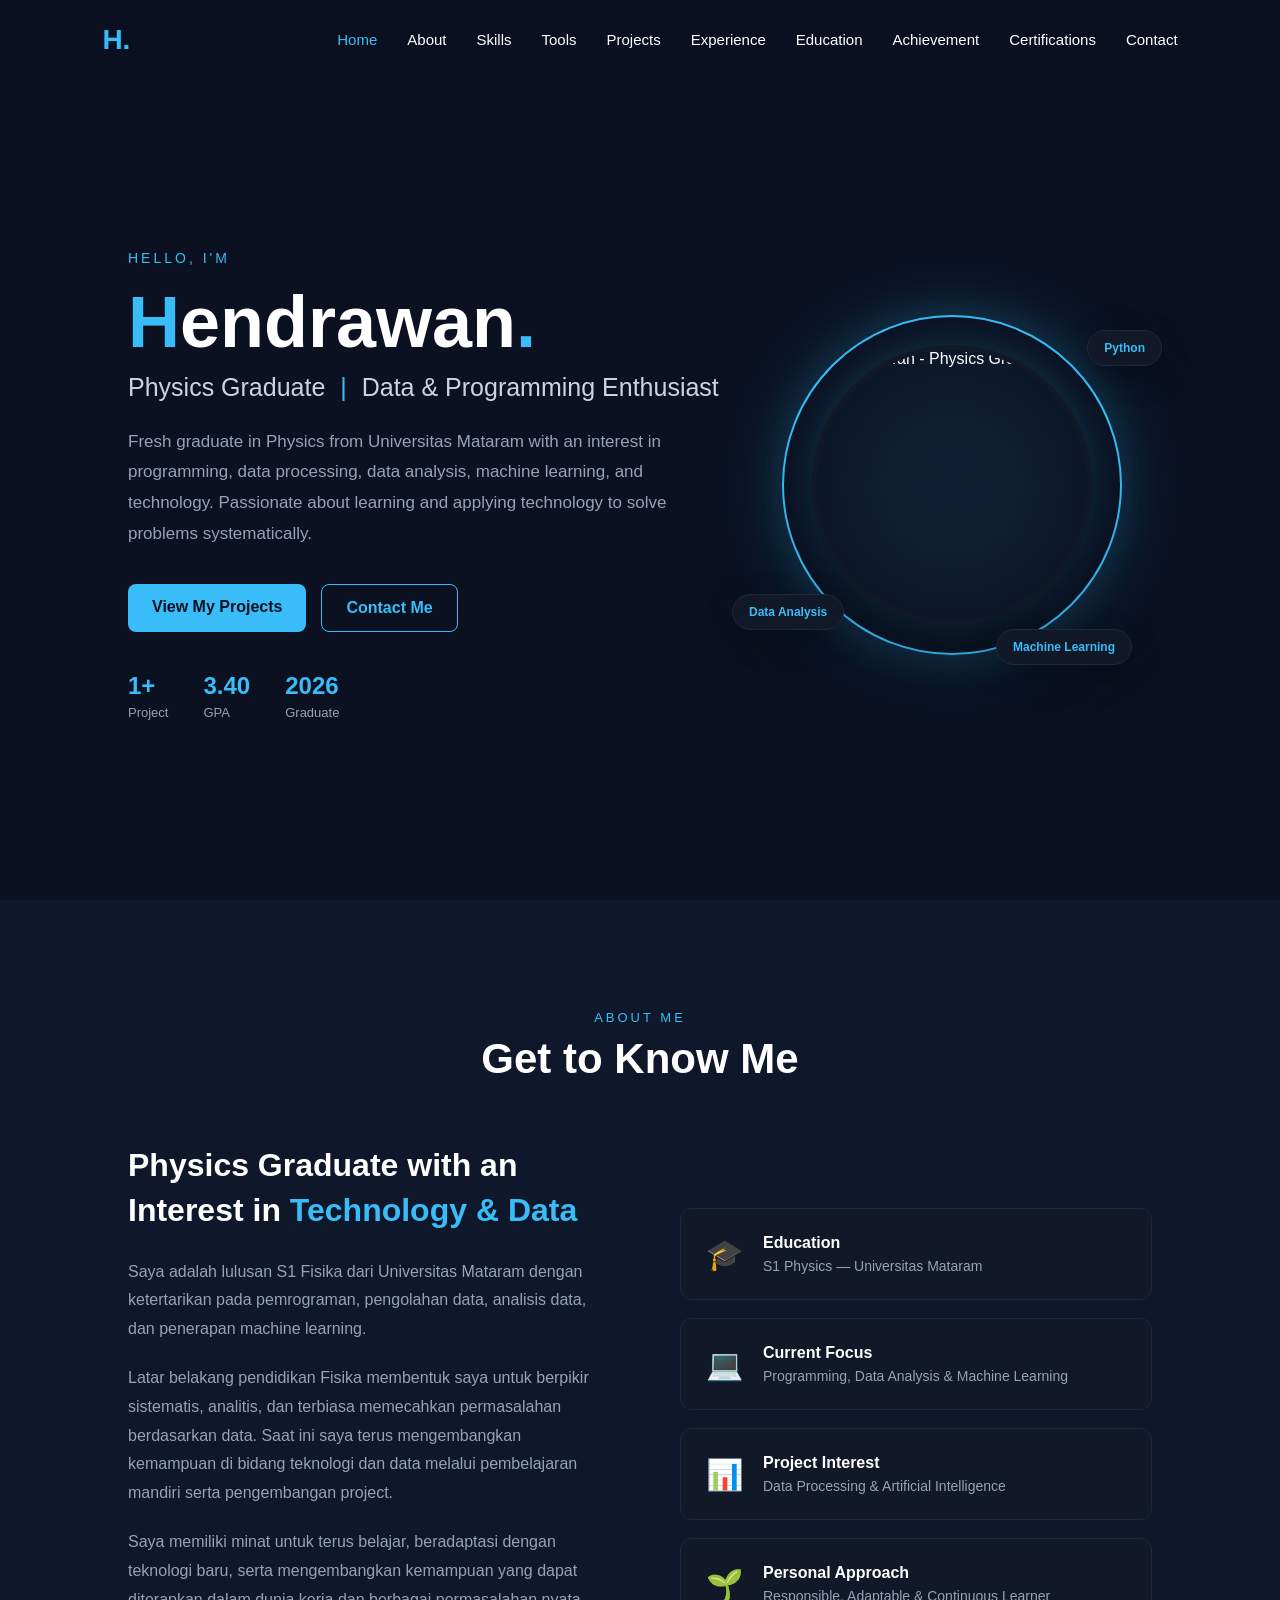
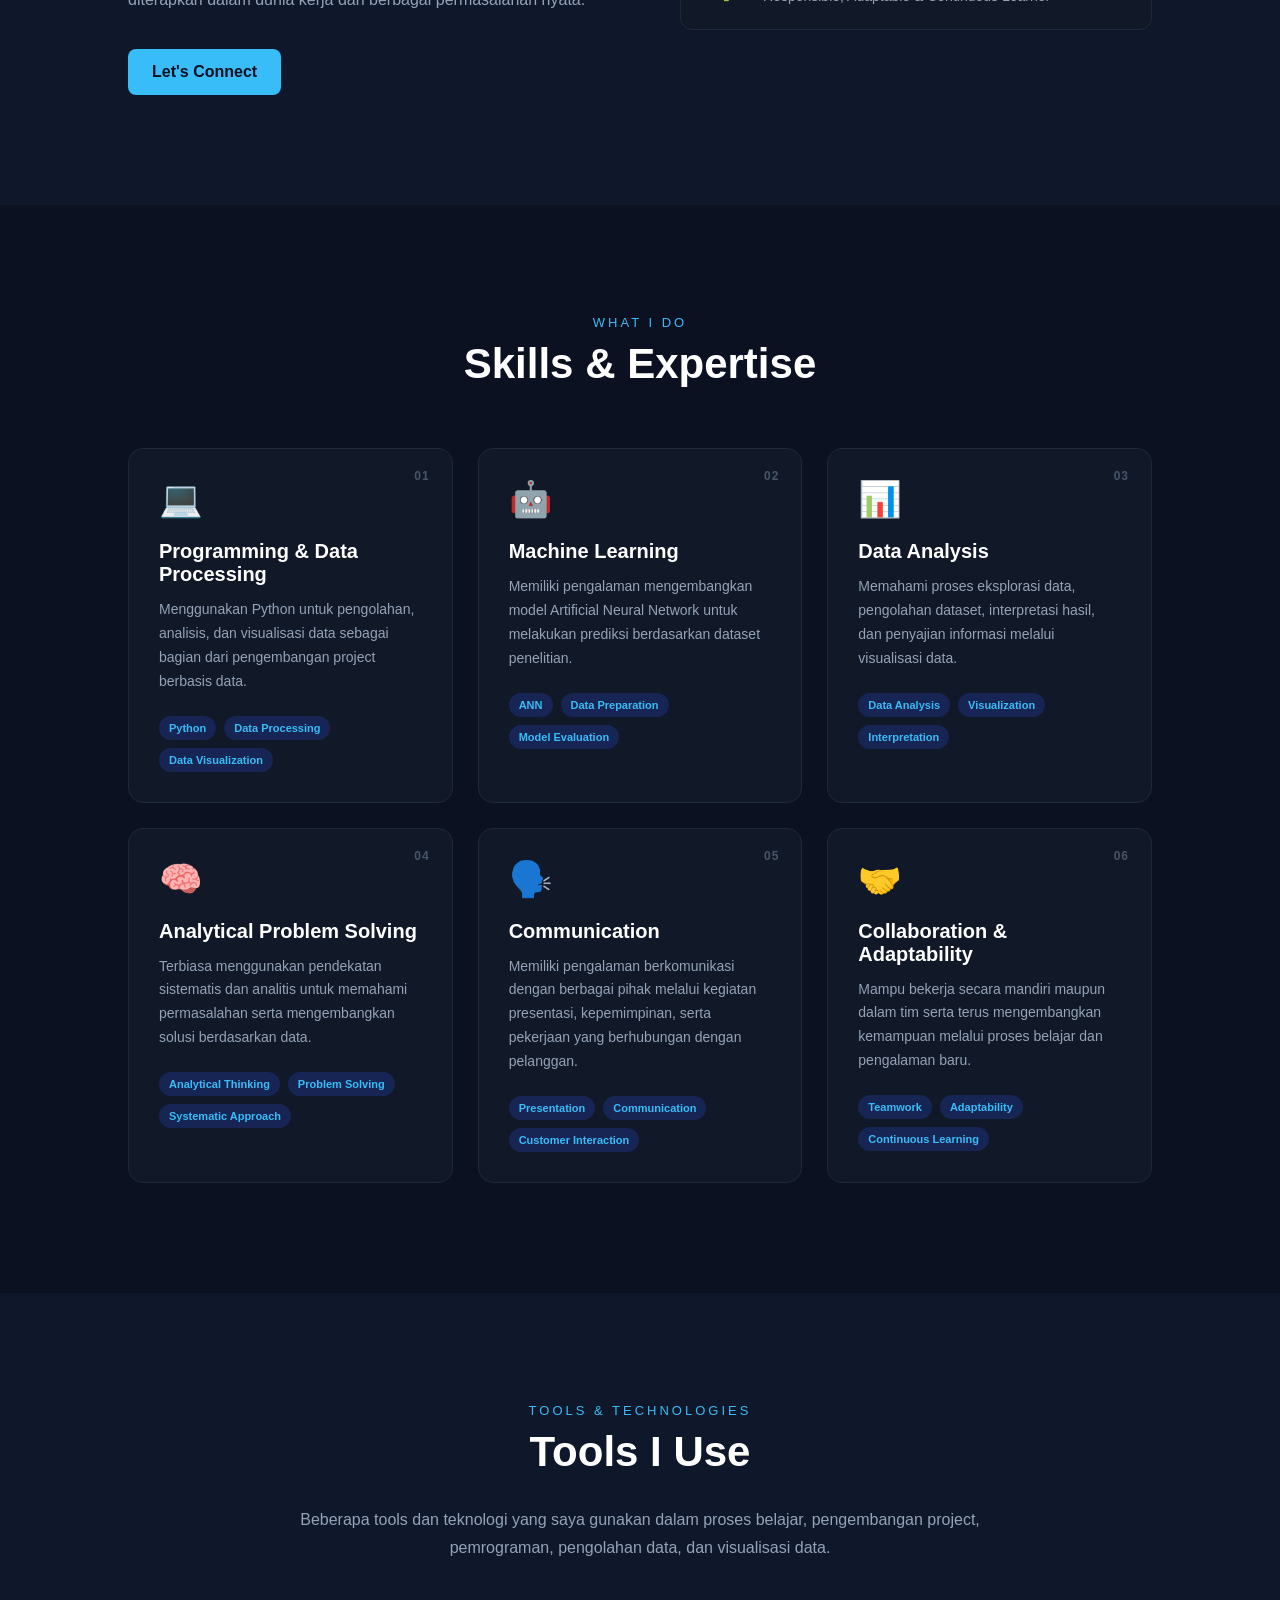
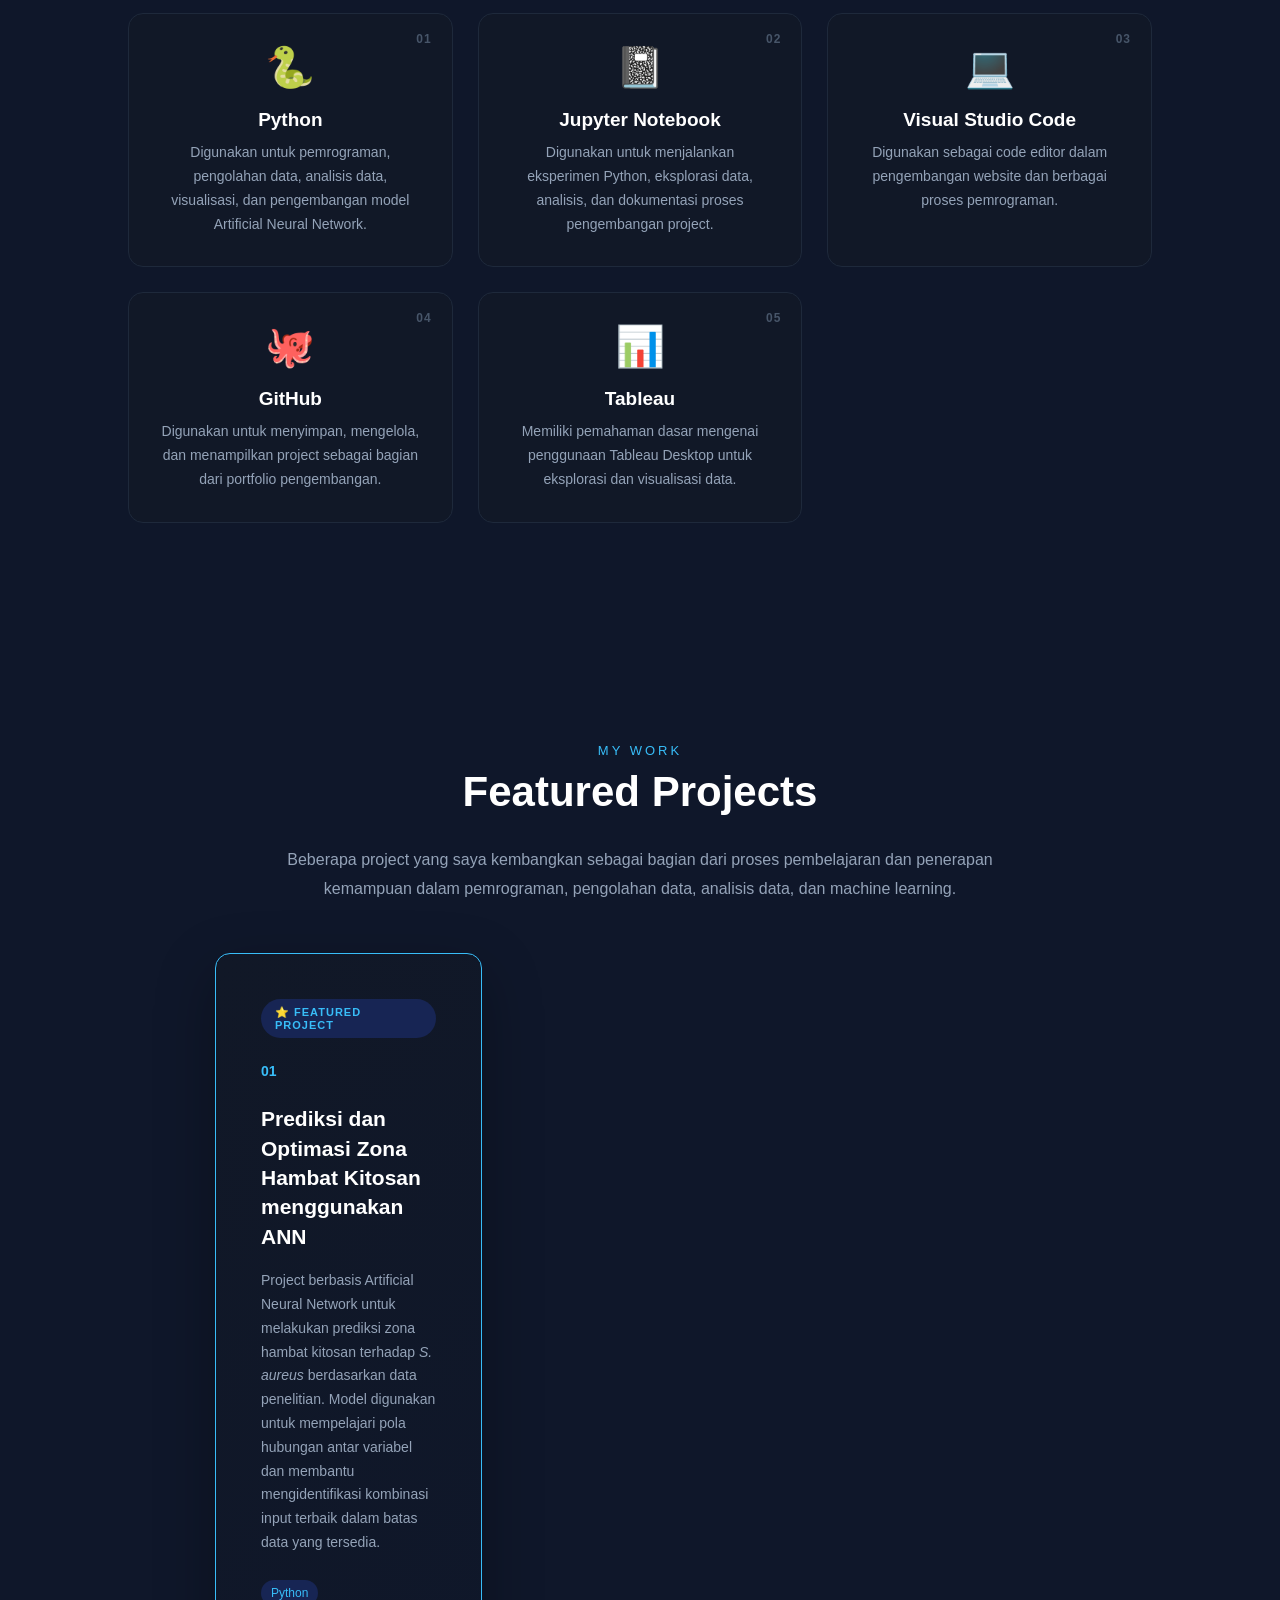
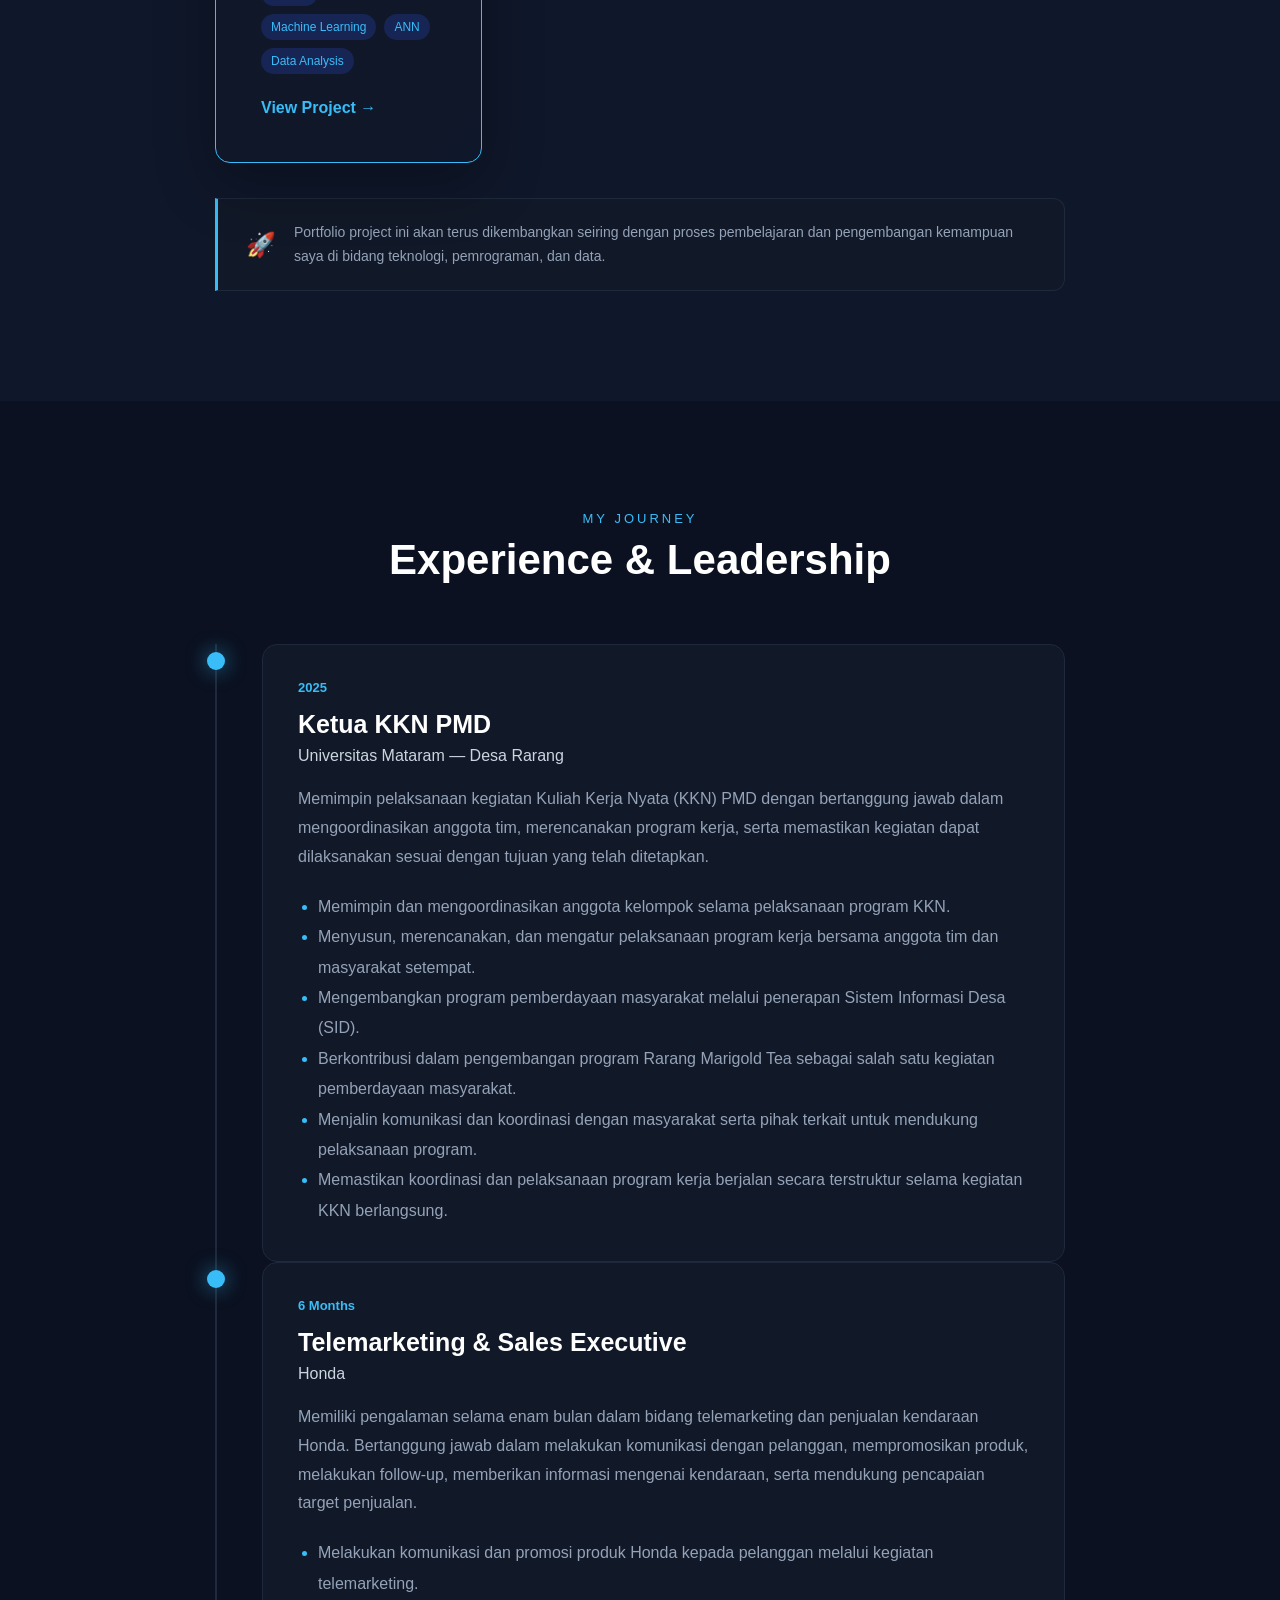
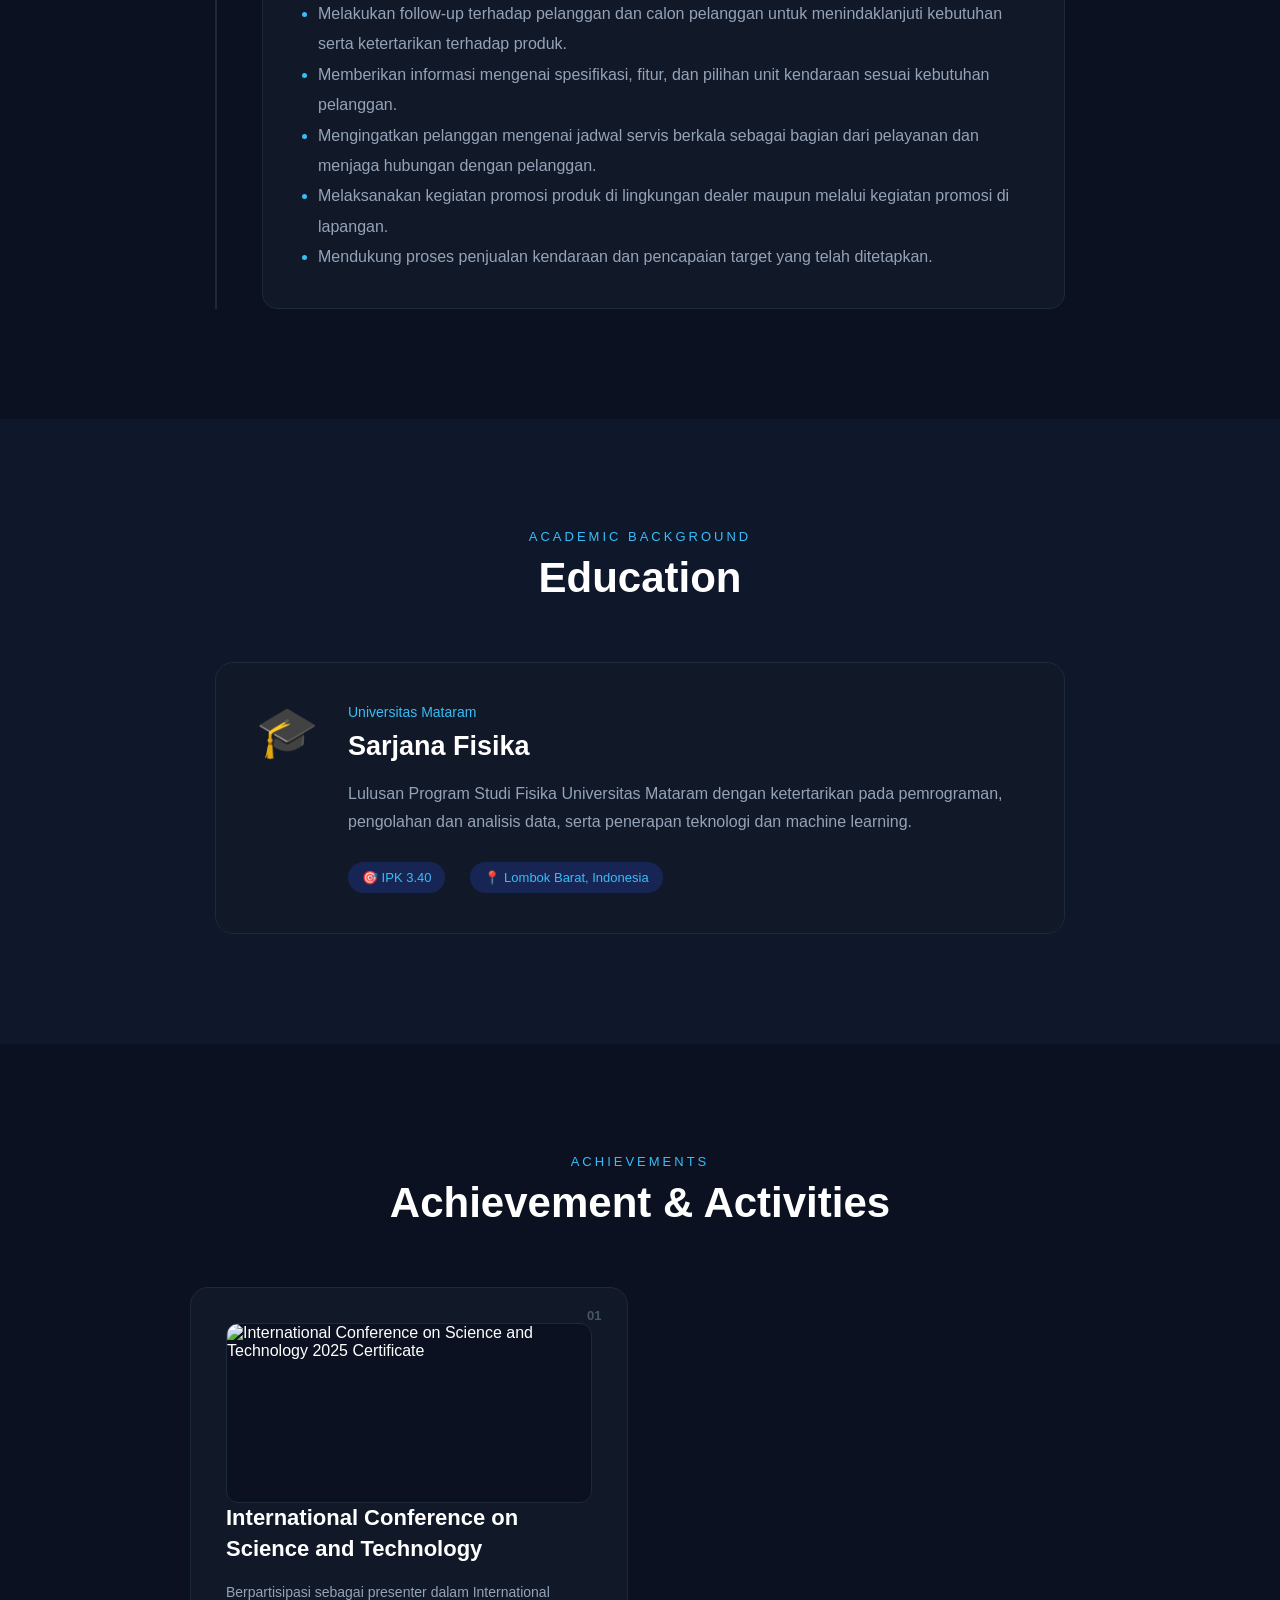
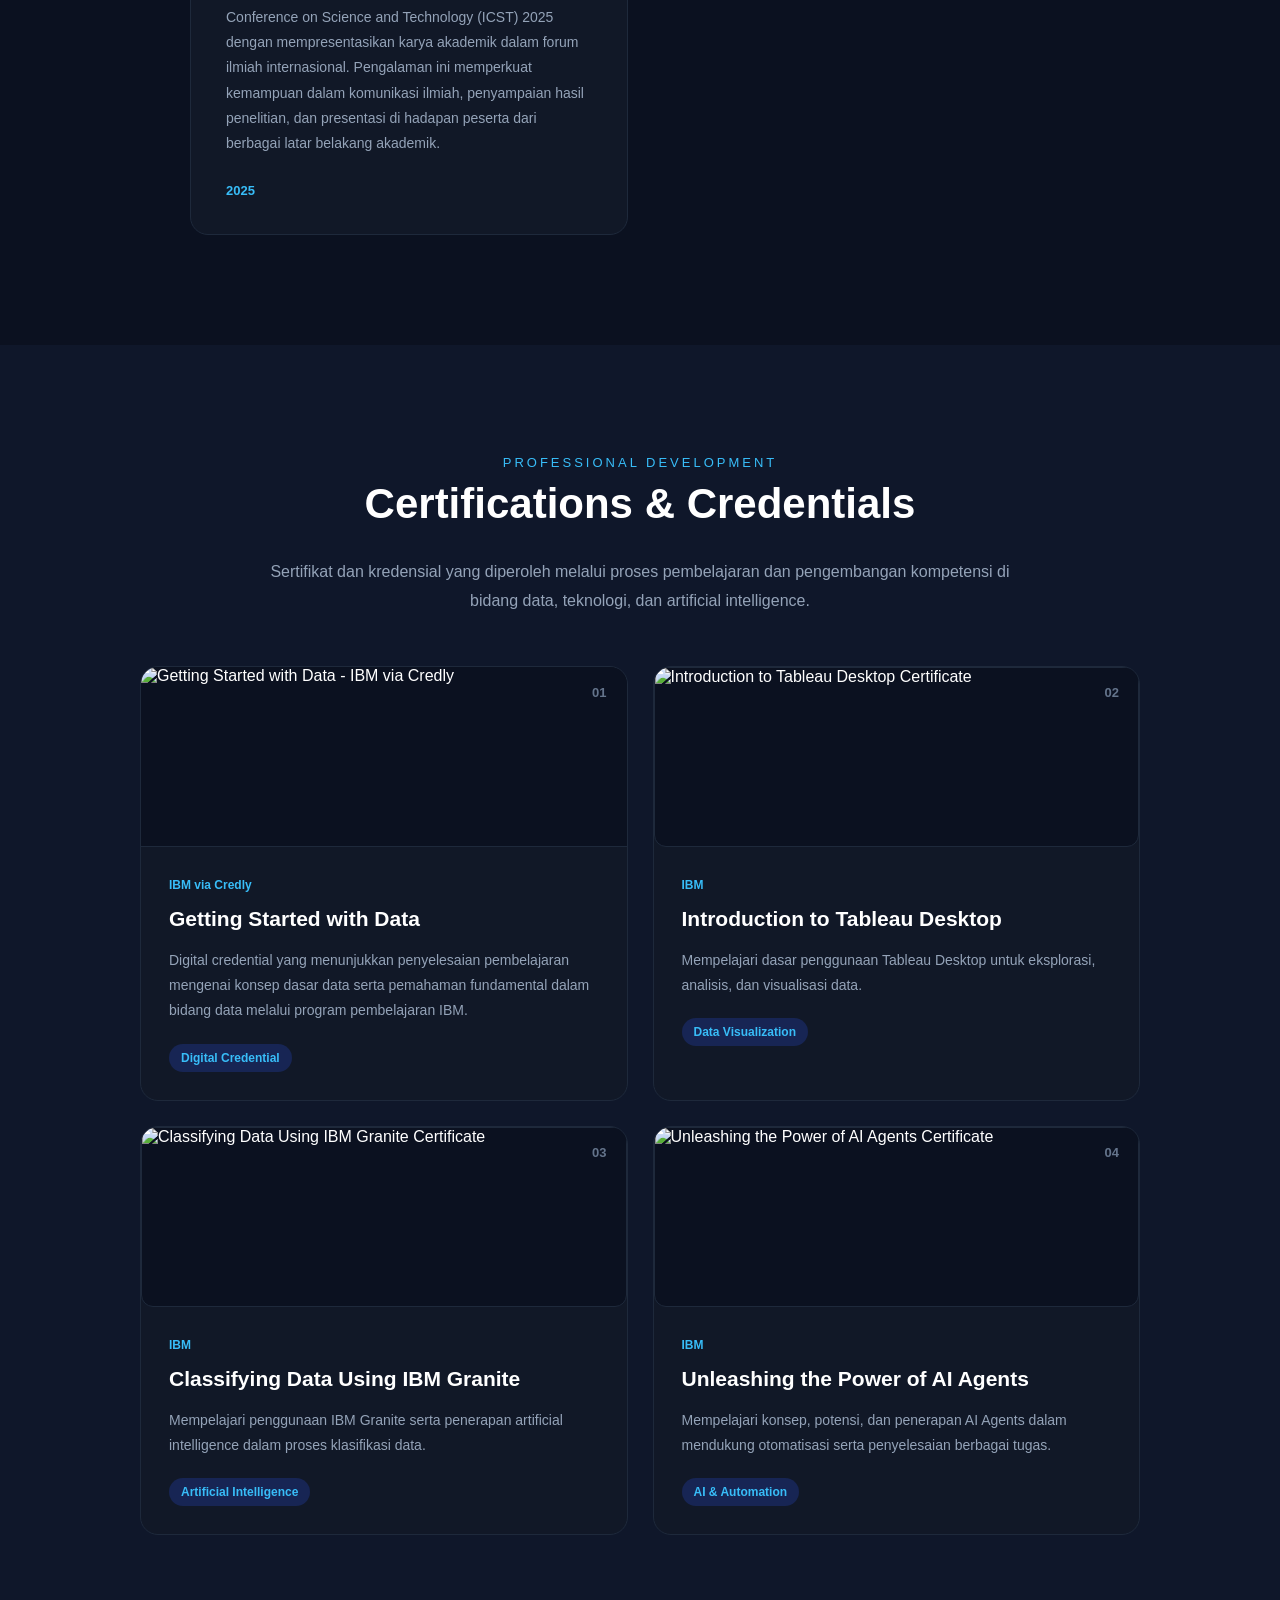
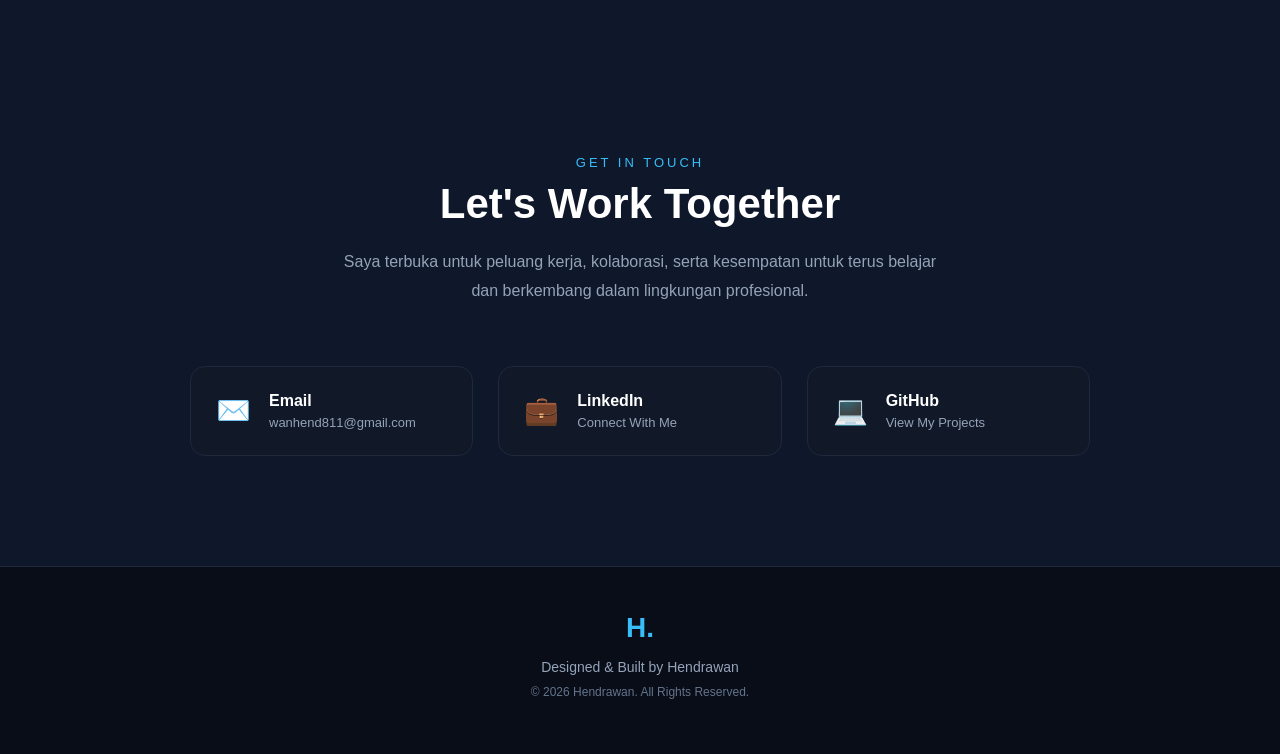
==== index.html @ 663644df "Add files via upload" ====
<!doctype html>
<html lang="id">
  <head>
    <meta charset="UTF-8" />
    <meta name="viewport" content="width=device-width, initial-scale=1.0" />
    <title>Hendrawan | Portfolio</title>
    <link rel="stylesheet" href="style.css" />
  </head>

  <body>
    <nav class="navbar">
      <div class="logo">H.</div>

      <button class="menu-toggle" aria-label="Toggle Navigation">☰</button>

      <ul class="nav-links">
        <li><a href="#home">Home</a></li>
        <li><a href="#about">About</a></li>
        <li><a href="#skills">Skills</a></li>
        <li><a href="#tools">Tools</a></li>
        <li><a href="#projects">Projects</a></li>
        <li><a href="#experience">Experience</a></li>
        <li><a href="#education">Education</a></li>
        <li><a href="#achievement">Achievement</a></li>
        <li><a href="#certifications">Certifications</a></li>
        <li><a href="#contact">Contact</a></li>
      </ul>
    </nav>

    <section id="home" class="hero">
      <div class="hero-content">
        <p class="intro">HELLO, I'M</p>

        <h1><span>H</span>endrawan<span>.</span></h1>

        <h2>
          Physics Graduate <span class="highlight">|</span>
          Data & Programming Enthusiast
        </h2>

        <p class="hero-description">
          Fresh graduate in Physics from Universitas Mataram with an interest in
          programming, data processing, data analysis, machine learning, and
          technology. Passionate about learning and applying technology to solve
          problems systematically.
        </p>

        <div class="hero-buttons">
          <a href="#projects" class="btn primary">View My Projects</a>

          <a href="#contact" class="btn secondary">Contact Me</a>
        </div>

        <div class="hero-stats">
          <div class="hero-stat">
            <strong>1+</strong>
            <span>Project</span>
          </div>

          <div class="hero-stat">
            <strong>3.40</strong>
            <span>GPA</span>
          </div>

          <div class="hero-stat">
            <strong>2026</strong>
            <span>Graduate</span>
          </div>
        </div>
      </div>

      <div class="hero-visual">
        <div class="hero-glow"></div>

        <div class="profile-circle"></div>

        <div class="profile-image-container">
          <img
            src="Sertifikat\fotoHendrawan.jpeg"
            alt="Hendrawan - Physics Graduate"
            class="profile-image"
          />
        </div>

        <div class="floating-tag tag-python">Python</div>

        <div class="floating-tag tag-data">Data Analysis</div>

        <div class="floating-tag tag-ai">Machine Learning</div>
      </div>
    </section>

    <!-- ABOUT -->
    <section id="about" class="about section">
      <div class="section-container">
        <div class="section-header">
          <p class="section-subtitle">ABOUT ME</p>
          <h2>Get to Know Me</h2>
        </div>

        <div class="about-content">
          <!-- ABOUT TEXT -->
          <div class="about-text">
            <h3>
              Physics Graduate with an Interest in
              <span>Technology & Data</span>
            </h3>

            <p>
              Saya adalah lulusan S1 Fisika dari Universitas Mataram dengan
              ketertarikan pada pemrograman, pengolahan data, analisis data, dan
              penerapan machine learning.
            </p>

            <p>
              Latar belakang pendidikan Fisika membentuk saya untuk berpikir
              sistematis, analitis, dan terbiasa memecahkan permasalahan
              berdasarkan data. Saat ini saya terus mengembangkan kemampuan di
              bidang teknologi dan data melalui pembelajaran mandiri serta
              pengembangan project.
            </p>

            <p>
              Saya memiliki minat untuk terus belajar, beradaptasi dengan
              teknologi baru, serta mengembangkan kemampuan yang dapat
              diterapkan dalam dunia kerja dan berbagai permasalahan nyata.
            </p>

            <a href="#contact" class="btn primary">Let's Connect</a>
          </div>

          <!-- ABOUT INFORMATION -->
          <div class="about-info">
            <div class="info-card">
              <span>🎓</span>

              <div>
                <h4>Education</h4>
                <p>S1 Physics — Universitas Mataram</p>
              </div>
            </div>

            <div class="info-card">
              <span>💻</span>

              <div>
                <h4>Current Focus</h4>
                <p>Programming, Data Analysis & Machine Learning</p>
              </div>
            </div>

            <div class="info-card">
              <span>📊</span>

              <div>
                <h4>Project Interest</h4>
                <p>Data Processing & Artificial Intelligence</p>
              </div>
            </div>

            <div class="info-card">
              <span>🌱</span>

              <div>
                <h4>Personal Approach</h4>
                <p>Responsible, Adaptable & Continuous Learner</p>
              </div>
            </div>
          </div>
        </div>
      </div>
    </section>

    <!-- SKILLS -->
    <section id="skills" class="skills section">
      <div class="section-container">
        <div class="section-header">
          <p class="section-subtitle">WHAT I DO</p>
          <h2>Skills & Expertise</h2>
        </div>

        <div class="skills-grid">
          <!-- SKILL 01 -->
          <div class="skill-card">
            <div class="skill-number">01</div>

            <div class="skill-icon">💻</div>

            <h3>Programming & Data Processing</h3>

            <p>
              Menggunakan Python untuk pengolahan, analisis, dan visualisasi
              data sebagai bagian dari pengembangan project berbasis data.
            </p>

            <div class="skill-tags">
              <span>Python</span>
              <span>Data Processing</span>
              <span>Data Visualization</span>
            </div>
          </div>

          <!-- SKILL 02 -->
          <div class="skill-card">
            <div class="skill-number">02</div>

            <div class="skill-icon">🤖</div>

            <h3>Machine Learning</h3>

            <p>
              Memiliki pengalaman mengembangkan model Artificial Neural Network
              untuk melakukan prediksi berdasarkan dataset penelitian.
            </p>

            <div class="skill-tags">
              <span>ANN</span>
              <span>Data Preparation</span>
              <span>Model Evaluation</span>
            </div>
          </div>

          <!-- SKILL 03 -->
          <div class="skill-card">
            <div class="skill-number">03</div>

            <div class="skill-icon">📊</div>

            <h3>Data Analysis</h3>

            <p>
              Memahami proses eksplorasi data, pengolahan dataset, interpretasi
              hasil, dan penyajian informasi melalui visualisasi data.
            </p>

            <div class="skill-tags">
              <span>Data Analysis</span>
              <span>Visualization</span>
              <span>Interpretation</span>
            </div>
          </div>

          <!-- SKILL 04 -->
          <div class="skill-card">
            <div class="skill-number">04</div>

            <div class="skill-icon">🧠</div>

            <h3>Analytical Problem Solving</h3>

            <p>
              Terbiasa menggunakan pendekatan sistematis dan analitis untuk
              memahami permasalahan serta mengembangkan solusi berdasarkan data.
            </p>

            <div class="skill-tags">
              <span>Analytical Thinking</span>
              <span>Problem Solving</span>
              <span>Systematic Approach</span>
            </div>
          </div>

          <!-- SKILL 05 -->
          <div class="skill-card">
            <div class="skill-number">05</div>

            <div class="skill-icon">🗣️</div>

            <h3>Communication</h3>

            <p>
              Memiliki pengalaman berkomunikasi dengan berbagai pihak melalui
              kegiatan presentasi, kepemimpinan, serta pekerjaan yang
              berhubungan dengan pelanggan.
            </p>

            <div class="skill-tags">
              <span>Presentation</span>
              <span>Communication</span>
              <span>Customer Interaction</span>
            </div>
          </div>

          <!-- SKILL 06 -->
          <div class="skill-card">
            <div class="skill-number">06</div>

            <div class="skill-icon">🤝</div>

            <h3>Collaboration & Adaptability</h3>

            <p>
              Mampu bekerja secara mandiri maupun dalam tim serta terus
              mengembangkan kemampuan melalui proses belajar dan pengalaman
              baru.
            </p>

            <div class="skill-tags">
              <span>Teamwork</span>
              <span>Adaptability</span>
              <span>Continuous Learning</span>
            </div>
          </div>
        </div>
      </div>
    </section>

    <!-- TOOLS -->
    <section id="tools" class="tools section">
      <div class="section-container">
        <div class="section-header">
          <p class="section-subtitle">TOOLS & TECHNOLOGIES</p>
          <h2>Tools I Use</h2>
        </div>

        <p class="tools-description">
          Beberapa tools dan teknologi yang saya gunakan dalam proses belajar,
          pengembangan project, pemrograman, pengolahan data, dan visualisasi
          data.
        </p>

        <div class="tools-grid">
          <!-- TOOL 01 -->
          <div class="tool-card">
            <div class="tool-number">01</div>

            <div class="tool-icon">🐍</div>

            <h3>Python</h3>

            <p>
              Digunakan untuk pemrograman, pengolahan data, analisis data,
              visualisasi, dan pengembangan model Artificial Neural Network.
            </p>
          </div>

          <!-- TOOL 02 -->
          <div class="tool-card">
            <div class="tool-number">02</div>

            <div class="tool-icon">📓</div>

            <h3>Jupyter Notebook</h3>

            <p>
              Digunakan untuk menjalankan eksperimen Python, eksplorasi data,
              analisis, dan dokumentasi proses pengembangan project.
            </p>
          </div>

          <!-- TOOL 03 -->
          <div class="tool-card">
            <div class="tool-number">03</div>

            <div class="tool-icon">💻</div>

            <h3>Visual Studio Code</h3>

            <p>
              Digunakan sebagai code editor dalam pengembangan website dan
              berbagai proses pemrograman.
            </p>
          </div>

          <!-- TOOL 04 -->
          <div class="tool-card">
            <div class="tool-number">04</div>

            <div class="tool-icon">🐙</div>

            <h3>GitHub</h3>

            <p>
              Digunakan untuk menyimpan, mengelola, dan menampilkan project
              sebagai bagian dari portfolio pengembangan.
            </p>
          </div>

          <!-- TOOL 05 -->
          <div class="tool-card">
            <div class="tool-number">05</div>

            <div class="tool-icon">📊</div>

            <h3>Tableau</h3>

            <p>
              Memiliki pemahaman dasar mengenai penggunaan Tableau Desktop untuk
              eksplorasi dan visualisasi data.
            </p>
          </div>
        </div>
      </div>
    </section>

    <!-- PROJECTS -->
    <section id="projects" class="projects section">
      <div class="section-container">
        <div class="section-header">
          <p class="section-subtitle">MY WORK</p>
          <h2>Featured Projects</h2>
        </div>

        <p class="projects-description">
          Beberapa project yang saya kembangkan sebagai bagian dari proses
          pembelajaran dan penerapan kemampuan dalam pemrograman, pengolahan
          data, analisis data, dan machine learning.
        </p>

        <div class="projects-grid">
          <!-- FEATURED PROJECT -->
          <div class="project-card featured-project">
            <div class="featured-label">⭐ FEATURED PROJECT</div>

            <div class="project-number">01</div>

            <h3>Prediksi dan Optimasi Zona Hambat Kitosan menggunakan ANN</h3>

            <p>
              Project berbasis Artificial Neural Network untuk melakukan
              prediksi zona hambat kitosan terhadap <i>S. aureus</i> berdasarkan
              data penelitian. Model digunakan untuk mempelajari pola hubungan
              antar variabel dan membantu mengidentifikasi kombinasi input
              terbaik dalam batas data yang tersedia.
            </p>

            <div class="project-tags">
              <span>Python</span>
              <span>Machine Learning</span>
              <span>ANN</span>
              <span>Data Analysis</span>
            </div>

            <a href="project_ann.html" class="project-link"> View Project → </a>
          </div>
        </div>

        <div class="projects-note">
          <span>🚀</span>

          <p>
            Portfolio project ini akan terus dikembangkan seiring dengan proses
            pembelajaran dan pengembangan kemampuan saya di bidang teknologi,
            pemrograman, dan data.
          </p>
        </div>
      </div>
    </section>

    <!-- EXPERIENCE -->
    <section id="experience" class="experience section">
      <div class="section-container">
        <div class="section-header">
          <p class="section-subtitle">MY JOURNEY</p>
          <h2>Experience & Leadership</h2>
        </div>

        <div class="timeline">
          <!-- KKN LEADERSHIP -->
          <div class="timeline-item">
            <div class="timeline-dot"></div>

            <div class="timeline-content">
              <div class="timeline-date">2025</div>

              <h3>Ketua KKN PMD</h3>
              <h4>Universitas Mataram — Desa Rarang</h4>

              <p>
                Memimpin pelaksanaan kegiatan Kuliah Kerja Nyata (KKN) PMD
                dengan bertanggung jawab dalam mengoordinasikan anggota tim,
                merencanakan program kerja, serta memastikan kegiatan dapat
                dilaksanakan sesuai dengan tujuan yang telah ditetapkan.
              </p>

              <ul>
                <li>
                  Memimpin dan mengoordinasikan anggota kelompok selama
                  pelaksanaan program KKN.
                </li>
                <li>
                  Menyusun, merencanakan, dan mengatur pelaksanaan program kerja
                  bersama anggota tim dan masyarakat setempat.
                </li>
                <li>
                  Mengembangkan program pemberdayaan masyarakat melalui
                  penerapan Sistem Informasi Desa (SID).
                </li>
                <li>
                  Berkontribusi dalam pengembangan program Rarang Marigold Tea
                  sebagai salah satu kegiatan pemberdayaan masyarakat.
                </li>
                <li>
                  Menjalin komunikasi dan koordinasi dengan masyarakat serta
                  pihak terkait untuk mendukung pelaksanaan program.
                </li>
                <li>
                  Memastikan koordinasi dan pelaksanaan program kerja berjalan
                  secara terstruktur selama kegiatan KKN berlangsung.
                </li>
              </ul>
            </div>
          </div>

          <!-- HONDA EXPERIENCE -->
          <div class="timeline-item">
            <div class="timeline-dot"></div>

            <div class="timeline-content">
              <div class="timeline-date">6 Months</div>

              <h3>Telemarketing & Sales Executive</h3>
              <h4>Honda</h4>

              <p>
                Memiliki pengalaman selama enam bulan dalam bidang telemarketing
                dan penjualan kendaraan Honda. Bertanggung jawab dalam melakukan
                komunikasi dengan pelanggan, mempromosikan produk, melakukan
                follow-up, memberikan informasi mengenai kendaraan, serta
                mendukung pencapaian target penjualan.
              </p>

              <ul>
                <li>
                  Melakukan komunikasi dan promosi produk Honda kepada pelanggan
                  melalui kegiatan telemarketing.
                </li>
                <li>
                  Melakukan follow-up terhadap pelanggan dan calon pelanggan
                  untuk menindaklanjuti kebutuhan serta ketertarikan terhadap
                  produk.
                </li>
                <li>
                  Memberikan informasi mengenai spesifikasi, fitur, dan pilihan
                  unit kendaraan sesuai kebutuhan pelanggan.
                </li>
                <li>
                  Mengingatkan pelanggan mengenai jadwal servis berkala sebagai
                  bagian dari pelayanan dan menjaga hubungan dengan pelanggan.
                </li>
                <li>
                  Melaksanakan kegiatan promosi produk di lingkungan dealer
                  maupun melalui kegiatan promosi di lapangan.
                </li>
                <li>
                  Mendukung proses penjualan kendaraan dan pencapaian target
                  yang telah ditetapkan.
                </li>
              </ul>
            </div>
          </div>
        </div>
      </div>
    </section>

    <!-- EDUCATION -->
    <section id="education" class="education section">
      <div class="section-container">
        <div class="section-header">
          <p class="section-subtitle">ACADEMIC BACKGROUND</p>
          <h2>Education</h2>
        </div>

        <div class="education-grid">
          <div class="education-card featured">
            <div class="education-icon">🎓</div>

            <div class="education-content">
              <span class="education-year">Universitas Mataram</span>

              <h3>Sarjana Fisika</h3>

              <p>
                Lulusan Program Studi Fisika Universitas Mataram dengan
                ketertarikan pada pemrograman, pengolahan dan analisis data,
                serta penerapan teknologi dan machine learning.
              </p>

              <div class="education-detail">
                <span>🎯 IPK 3.40</span>
                <span>📍 Lombok Barat, Indonesia</span>
              </div>
            </div>
          </div>
        </div>
      </div>
    </section>

    <!-- ACHIEVEMENT -->
    <section id="achievement" class="achievement section">
      <div class="section-container">
        <div class="section-header">
          <p class="section-subtitle">ACHIEVEMENTS</p>
          <h2>Achievement & Activities</h2>
        </div>

        <div class="achievement-grid">
          <div class="achievement-card certificate-card">
            <div class="achievement-number">01</div>

            <div class="certificate-preview">
              <img
                src="Sertifikat/ICST_Hendrawan.jpg"
                alt="International Conference on Science and Technology 2025 Certificate"
                class="certificate-image"
              />
            </div>

            <h3>International Conference on Science and Technology</h3>

            <p>
              Berpartisipasi sebagai presenter dalam International Conference on
              Science and Technology (ICST) 2025 dengan mempresentasikan karya
              akademik dalam forum ilmiah internasional. Pengalaman ini
              memperkuat kemampuan dalam komunikasi ilmiah, penyampaian hasil
              penelitian, dan presentasi di hadapan peserta dari berbagai latar
              belakang akademik.
            </p>

            <span class="achievement-year">2025</span>
          </div>
        </div>
      </div>
    </section>

    <!-- CERTIFICATIONS -->
    <section id="certifications" class="certifications section">
      <div class="section-container">
        <div class="section-header">
          <p class="section-subtitle">PROFESSIONAL DEVELOPMENT</p>
          <h2>Certifications & Credentials</h2>
        </div>

        <p class="certifications-description">
          Sertifikat dan kredensial yang diperoleh melalui proses pembelajaran
          dan pengembangan kompetensi di bidang data, teknologi, dan artificial
          intelligence.
        </p>

        <div class="certifications-grid">
          <!-- IBM VIA CREDLY CREDENTIAL 01 -->
          <div class="certification-card credential-card">
            <div class="certification-number">01</div>

            <div class="badge-preview">
              <img
                src="Sertifikat/IBMDesign20260911-20-mx1n26_page-0001.jpg"
                alt="Getting Started with Data - IBM via Credly"
                class="badge-image"
              />
            </div>

            <div class="certification-content">
              <span class="certification-provider">IBM via Credly</span>

              <h3>Getting Started with Data</h3>

              <p>
                Digital credential yang menunjukkan penyelesaian pembelajaran
                mengenai konsep dasar data serta pemahaman fundamental dalam
                bidang data melalui program pembelajaran IBM.
              </p>

              <span class="certification-type">Digital Credential</span>
            </div>
          </div>

          <!-- IBM CERTIFICATE 02 -->
          <div class="certification-card certificate-card">
            <div class="certification-number">02</div>

            <div class="certificate-preview">
              <img
                src="Sertifikat/Introduction to Tableau Desktop_page-0001.jpg"
                alt="Introduction to Tableau Desktop Certificate"
                class="certificate-image"
              />
            </div>

            <div class="certification-content">
              <span class="certification-provider">IBM</span>

              <h3>Introduction to Tableau Desktop</h3>

              <p>
                Mempelajari dasar penggunaan Tableau Desktop untuk eksplorasi,
                analisis, dan visualisasi data.
              </p>

              <span class="certification-type">Data Visualization</span>
            </div>
          </div>

          <!-- IBM CERTIFICATE 03 -->
          <div class="certification-card certificate-card">
            <div class="certification-number">03</div>

            <div class="certificate-preview">
              <img
                src="Sertifikat/Classifying Data Using IBM Granite_page-0001.jpg"
                alt="Classifying Data Using IBM Granite Certificate"
                class="certificate-image"
              />
            </div>

            <div class="certification-content">
              <span class="certification-provider">IBM</span>

              <h3>Classifying Data Using IBM Granite</h3>

              <p>
                Mempelajari penggunaan IBM Granite serta penerapan artificial
                intelligence dalam proses klasifikasi data.
              </p>

              <span class="certification-type">Artificial Intelligence</span>
            </div>
          </div>

          <!-- IBM CERTIFICATE 04 -->
          <div class="certification-card certificate-card">
            <div class="certification-number">04</div>

            <div class="certificate-preview">
              <img
                src="Sertifikat/Unleashing the Power of AI Agents_page-0001.jpg"
                alt="Unleashing the Power of AI Agents Certificate"
                class="certificate-image"
              />
            </div>

            <div class="certification-content">
              <span class="certification-provider">IBM</span>

              <h3>Unleashing the Power of AI Agents</h3>

              <p>
                Mempelajari konsep, potensi, dan penerapan AI Agents dalam
                mendukung otomatisasi serta penyelesaian berbagai tugas.
              </p>

              <span class="certification-type">AI & Automation</span>
            </div>
          </div>
        </div>
      </div>
    </section>

    <!-- CONTACT -->
    <section id="contact" class="contact section">
      <div class="section-container">
        <div class="section-header">
          <p class="section-subtitle">GET IN TOUCH</p>

          <h2>Let's Work Together</h2>

          <p class="contact-description">
            Saya terbuka untuk peluang kerja, kolaborasi, serta kesempatan untuk
            terus belajar dan berkembang dalam lingkungan profesional.
          </p>
        </div>

        <div class="contact-container">
          <!-- EMAIL -->
          <a href="mailto:wanhend811@gmail.com" class="contact-card">
            <div class="contact-icon">✉️</div>

            <div>
              <h3>Email</h3>
              <p>wanhend811@gmail.com</p>
            </div>
          </a>

          <!-- LINKEDIN -->
          <a
            href="MASUKKAN_LINK_LINKEDIN_KAMU"
            class="contact-card"
            target="_blank"
            rel="noopener noreferrer"
          >
            <div class="contact-icon">💼</div>

            <div>
              <h3>LinkedIn</h3>
              <p>Connect With Me</p>
            </div>
          </a>

          <!-- GITHUB -->
          <a
            href="www.linkedin.com/in/hen-dra-055b601b3"
            class="contact-card"
            target="_blank"
            rel="noopener noreferrer"
          >
            <div class="contact-icon">💻</div>

            <div>
              <h3>GitHub</h3>
              <p>View My Projects</p>
            </div>
          </a>
        </div>
      </div>
    </section>

    <!-- FOOTER -->
    <footer class="footer">
      <div class="footer-container">
        <div class="footer-logo">H.</div>

        <p>Designed & Built by Hendrawan</p>

        <p class="copyright">© 2026 Hendrawan. All Rights Reserved.</p>
      </div>
    </footer>

    <script src="script.js"></script>
  </body>
</html>
---- style.css ----
* {
margin: 0;
padding: 0;
box-sizing: border-box;
font-family: Arial, sans-serif;
}

html {
scroll-behavior: smooth;
}

body {
background: #0b1120;
color: #ffffff;
}

.navbar {
width: 100%;
height: 80px;
display: flex;
align-items: center;
justify-content: space-between;
padding: 0 8%;
position: fixed;
top: 0;
left: 0;
background: rgba(11, 17, 32, 0.9);
backdrop-filter: blur(10px);
z-index: 1000;
}

.logo {
font-size: 28px;
font-weight: bold;
color: #38bdf8;
}

.nav-links {
display: flex;
list-style: none;
gap: 30px;
}

.nav-links a {
color: white;
text-decoration: none;
font-size: 15px;
transition: 0.3s;
}

.nav-links a:hover {
color: #38bdf8;
}

.hero {
min-height: 100vh;
display: flex;
align-items: center;
justify-content: space-between;
padding: 120px 10% 50px;
overflow: hidden;
}

.hero-content {
max-width: 650px;
}

.intro {
color: #38bdf8;
letter-spacing: 3px;
font-size: 14px;
margin-bottom: 15px;
}

.hero h1 {
font-size: 72px;
margin-bottom: 10px;
}

.hero h1 span {
color: #38bdf8;
}

.hero h2 {
font-size: 25px;
font-weight: 400;
color: #cbd5e1;
margin-bottom: 25px;
}

.hero-description {
font-size: 17px;
line-height: 1.8;
color: #94a3b8;
max-width: 600px;
}

.hero-buttons {
display: flex;
gap: 15px;
margin-top: 35px;
}

.btn {
padding: 14px 24px;
border-radius: 8px;
text-decoration: none;
font-weight: 600;
transition: 0.3s;
}

.primary {
background: #38bdf8;
color: #0b1120;
}

.primary:hover {
transform: translateY(-3px);
box-shadow: 0 10px 30px rgba(56, 189, 248, 0.3);
}

.secondary {
border: 1px solid #38bdf8;
color: #38bdf8;
}

.secondary:hover {
background: #38bdf8;
color: #0b1120;
}

.hero-visual {
width: 400px;
height: 400px;
position: relative;
display: flex;
align-items: center;
justify-content: center;
}

/* =========================
   HERO UPGRADE
========================= */

.highlight {
color: #38bdf8;
margin: 0 8px;
}

/* HERO STATS */

.hero-stats {
display: flex;
gap: 35px;
margin-top: 40px;
}

.hero-stat {
display: flex;
flex-direction: column;
}

.hero-stat strong {
font-size: 24px;
color: #38bdf8;
margin-bottom: 5px;
}

.hero-stat span {
font-size: 13px;
color: #94a3b8;
}

/* HERO GLOW */

.hero-glow {
position: absolute;
width: 250px;
height: 250px;
background: rgba(56, 189, 248, 0.12);
filter: blur(80px);
border-radius: 50%;
z-index: -1;
}

/* FLOATING TAG */

.floating-tag {
position: absolute;
padding: 10px 16px;
background: #111827;
border: 1px solid #1e293b;
border-radius: 20px;
font-size: 12px;
color: #38bdf8;
box-shadow: 0 10px 30px rgba(0, 0, 0, 0.25);
}

.tag-python {
top: 40px;
right: -20px;
}

.tag-data {
bottom: 50px;
left: -30px;
}

.tag-ai {
bottom: 20px;
right: 20px;
}

.section {
padding: 110px 10%;
}

.section-container {
max-width: 1200px;
margin: auto;
}

.section-header {
margin-bottom: 60px;
text-align: center;
}

.section-subtitle {
color: #38bdf8;
font-size: 13px;
letter-spacing: 3px;
margin-bottom: 10px;
}

.section-header h2 {
font-size: 42px;
}

/* =========================
   PROFILE IMAGE
========================= */

.hero-visual {
  position: relative;
  width: 400px;
  height: 400px;
  display: flex;
  align-items: center;
  justify-content: center;
}

.profile-circle {
  position: absolute;
  width: 340px;
  height: 340px;
  border-radius: 50%;
  border: 2px solid #38bdf8;
  box-shadow:
    0 0 40px rgba(56, 189, 248, 0.2),
    0 0 100px rgba(56, 189, 248, 0.1);
}

.profile-image-container {
  position: relative;
  width: 280px;
  height: 280px;
  border-radius: 50%;
  overflow: hidden;
  border: 5px solid #111827;
  box-shadow:
    0 20px 50px rgba(0, 0, 0, 0.4),
    0 0 30px rgba(56, 189, 248, 0.2);
  z-index: 2;
  transition: 0.4s ease;
}

.profile-image-container:hover {
  transform: scale(1.04);
}

.profile-image {
  width: 100%;
  height: 100%;
  object-fit: cover;
  object-position: center;
  display: block;
}

/* FLOATING TAG */

.floating-tag {
  position: absolute;
  z-index: 10;
  padding: 10px 16px;
  background: #111827;
  border: 1px solid #1e293b;
  border-radius: 20px;
  font-size: 12px;
  font-weight: 600;
  color: #38bdf8;
  box-shadow: 0 10px 30px rgba(0, 0, 0, 0.25);
  white-space: nowrap;
}

/* POSISI TAG */

.tag-python {
  top: 45px;
  right: -10px;
}

.tag-data {
  bottom: 55px;
  left: -20px;
}

.tag-ai {
  bottom: 20px;
  right: 20px;
}

/* ABOUT */

.about {
background: #0f172a;
}

.about-content {
display: grid;
grid-template-columns: 1fr 1fr;
gap: 80px;
align-items: center;
}

.about-text h3 {
font-size: 32px;
margin-bottom: 25px;
line-height: 1.4;
}

.about-text h3 span {
color: #38bdf8;
}

.about-text p {
color: #94a3b8;
line-height: 1.8;
margin-bottom: 20px;
}

.about-text .btn {
display: inline-block;
margin-top: 15px;
}

.about-info {
display: flex;
flex-direction: column;
gap: 18px;
}

.info-card {
display: flex;
align-items: center;
gap: 20px;
padding: 25px;
background: #111827;
border: 1px solid #1e293b;
border-radius: 12px;
transition: 0.3s;
}

.info-card:hover {
transform: translateX(8px);
border-color: #38bdf8;
}

.info-card span {
font-size: 30px;
}

.info-card h4 {
margin-bottom: 6px;
}

.info-card p {
color: #94a3b8;
font-size: 14px;
}

/* SKILLS */

.skills-grid {
display: grid;
grid-template-columns: repeat(3, 1fr);
gap: 25px;
}

.skill-card {
background: #111827;
padding: 30px;
border-radius: 15px;
border: 1px solid #1e293b;
transition: 0.3s;
}

.skill-card:hover {
transform: translateY(-8px);
border-color: #38bdf8;
box-shadow: 0 15px 40px rgba(0, 0, 0, 0.3);
}

.skill-icon {
font-size: 35px;
margin-bottom: 20px;
}

.skill-card h3 {
font-size: 20px;
margin-bottom: 12px;
}

.skill-card p {
color: #94a3b8;
line-height: 1.7;
font-size: 14px;
}

/* =========================
   SKILLS UPGRADE
========================= */

.skill-card {
position: relative;
}

.skill-number {
position: absolute;
top: 20px;
right: 22px;

font-size: 12px;
font-weight: 700;

color: #475569;

letter-spacing: 1px;
}

.skill-tags {
display: flex;
flex-wrap: wrap;

gap: 8px;

margin-top: 22px;
}

.skill-tags span {
background: #172554;

color: #38bdf8;

padding: 6px 10px;

border-radius: 20px;

font-size: 11px;

font-weight: 600;
}

/* =========================
   TOOLS
========================= */

.tools {
background: #0f172a;
}

.tools-grid {
display: grid;
grid-template-columns: repeat(3, 1fr);
gap: 25px;
max-width: 1100px;
margin: auto;
}

.tool-card {
background: #111827;
padding: 30px;
border-radius: 15px;
border: 1px solid #1e293b;
text-align: center;
transition: 0.3s;
}

.tools-description {
max-width: 700px;
margin: -30px auto 50px;
text-align: center;
color: #94a3b8;
line-height: 1.8;
}

.tool-card {
position: relative;
}

.tool-number {
position: absolute;
top: 18px;
right: 20px;

font-size: 12px;
font-weight: 700;

color: #475569;
letter-spacing: 1px;
}

.tool-card:hover {
transform: translateY(-8px);
border-color: #38bdf8;
box-shadow: 0 15px 40px rgba(0, 0, 0, 0.3);
}

.tool-icon {
font-size: 40px;
margin-bottom: 18px;
}

.tool-card h3 {
font-size: 19px;
margin-bottom: 10px;
}

.tool-card p {
color: #94a3b8;
font-size: 14px;
line-height: 1.7;
}

/* PROJECTS */

.projects {
background: #0f172a;
}

.projects-grid {
display: grid;
grid-template-columns: repeat(3, 1fr);
gap: 25px;
}

.project-card {
background: #111827;
border: 1px solid #1e293b;
border-radius: 15px;
padding: 30px;
transition: 0.3s;
position: relative;
overflow: hidden;
}

.project-card:hover {
transform: translateY(-8px);
border-color: #38bdf8;
}

.project-number {
font-size: 14px;
color: #38bdf8;
font-weight: bold;
margin-bottom: 25px;
}

.project-card h3 {
font-size: 21px;
line-height: 1.4;
margin-bottom: 18px;
}

.project-card p {
color: #94a3b8;
line-height: 1.7;
font-size: 14px;
margin-bottom: 25px;
}

.project-tags {
display: flex;
flex-wrap: wrap;
gap: 8px;
margin-bottom: 25px;
}

.project-tags span {
background: #172554;
color: #38bdf8;
padding: 6px 10px;
border-radius: 20px;
font-size: 12px;
}

.project-link {
color: #38bdf8;
text-decoration: none;
font-weight: 600;
}

.project-link:hover {
text-decoration: underline;
}

/* =========================
   PROJECTS UPGRADE
========================= */

.projects-description {
max-width: 750px;
margin: -30px auto 50px;

text-align: center;

color: #94a3b8;

line-height: 1.8;
}

/* FEATURED PROJECT */

.projects-grid {
max-width: 850px;
margin: auto;
}

.featured-project {
position: relative;

padding: 45px;

border-color: #38bdf8;

background:
linear-gradient(
135deg,
#111827,
#0f172a
);

box-shadow:
0 20px 60px rgba(0, 0, 0, 0.3);
}

.featured-project:hover {
transform: translateY(-10px);

box-shadow:
0 25px 70px rgba(56, 189, 248, 0.12);
}

/* FEATURED LABEL */

.featured-label {
display: inline-block;

margin-bottom: 25px;

padding: 7px 14px;

border-radius: 20px;

background: #172554;

color: #38bdf8;

font-size: 11px;

font-weight: 700;

letter-spacing: 1px;
}

/* PROJECT ICON */

.project-icon {
font-size: 48px;

margin-bottom: 20px;
}

/* PROJECT NOTE */

.projects-note {
max-width: 850px;

margin: 35px auto 0;

padding: 22px 28px;

display: flex;

align-items: center;

gap: 18px;

background: #111827;

border: 1px solid #1e293b;

border-left: 3px solid #38bdf8;

border-radius: 0 12px 12px 0;
}

.projects-note span {
font-size: 24px;
}

.projects-note p {
margin: 0;

font-size: 14px;

color: #94a3b8;

line-height: 1.7;
}

/* EXPERIENCE */

.experience {
background: #0b1120;
}

.timeline {
max-width: 850px;
margin: auto;
position: relative;
border-left: 2px solid #1e293b;
padding-left: 45px;
}

.timeline-item {
position: relative;
}

.timeline-dot {
position: absolute;
width: 18px;
height: 18px;
background: #38bdf8;
border-radius: 50%;
left: -55px;
top: 8px;
box-shadow: 0 0 20px rgba(56, 189, 248, 0.6);
}

.timeline-content {
background: #111827;
border: 1px solid #1e293b;
border-radius: 15px;
padding: 35px;
transition: 0.3s;
}

.timeline-content:hover {
border-color: #38bdf8;
transform: translateY(-5px);
}

.timeline-date {
color: #38bdf8;
font-size: 13px;
font-weight: 600;
margin-bottom: 15px;
}

.timeline-content h3 {
font-size: 25px;
margin-bottom: 8px;
}

.timeline-content h4 {
font-size: 16px;
color: #cbd5e1;
font-weight: 400;
margin-bottom: 20px;
}

.timeline-content p {
color: #94a3b8;
line-height: 1.8;
margin-bottom: 20px;
}

.timeline-content ul {
padding-left: 20px;
color: #94a3b8;
line-height: 1.9;
}

.timeline-content li::marker {
color: #38bdf8;
}

/* EDUCATION */

.education {
background: #0f172a;
}

.education-grid {
max-width: 850px;
margin: auto;
}

.education-card {
display: flex;
gap: 30px;
align-items: flex-start;
background: #111827;
padding: 40px;
border-radius: 18px;
border: 1px solid #1e293b;
transition: 0.3s;
}

.education-card:hover {
transform: translateY(-6px);
border-color: #38bdf8;
}

.education-icon {
font-size: 50px;
}

.education-year {
color: #38bdf8;
font-size: 14px;
}

.education-content h3 {
font-size: 27px;
margin: 10px 0 18px;
}

.education-content p {
color: #94a3b8;
line-height: 1.8;
}

.education-detail {
display: flex;
gap: 25px;
margin-top: 25px;
flex-wrap: wrap;
}

.education-detail span {
background: #172554;
color: #38bdf8;
padding: 8px 14px;
border-radius: 20px;
font-size: 13px;
}

/* ACHIEVEMENT */

.achievement {
background: #0b1120;
}

.achievement-grid {
display: grid;
grid-template-columns: repeat(2, 1fr);
gap: 25px;
max-width: 900px;
margin: auto;
}

.achievement-card {
position: relative;
background: #111827;
padding: 35px;
border-radius: 18px;
border: 1px solid #1e293b;
overflow: hidden;
transition: 0.3s;
}

/* =========================
   CERTIFICATE PREVIEW EFFECT
========================= */

.certificate-preview {
width: 100%;
height: 180px;
overflow: hidden;
border-radius: 12px;
margin-bottom: 25px;
border: 1px solid #1e293b;
background: #0f172a;
transition: height 0.5s ease, border-color 0.3s ease;
}

.certificate-image {
width: 100%;
height: auto;
display: block;
transition: transform 0.5s ease;
}

/* Saat cursor berada pada Achievement Card */

.certificate-card:hover .certificate-preview {
height: 300px;
border-color: #38bdf8;
}

.certificate-card:hover .certificate-image {
transform: scale(1.01);
}

.achievement-card:hover .certificate-image {
transform: scale(1.02);
}

.achievement-card:hover {
transform: translateY(-8px);
border-color: #38bdf8;
}

.achievement-number {
position: absolute;
top: 20px;
right: 25px;
font-size: 13px;
color: #475569;
font-weight: bold;
}

.achievement-icon {
font-size: 42px;
margin-bottom: 25px;
}

.achievement-card h3 {
font-size: 22px;
line-height: 1.4;
margin-bottom: 15px;
}

.achievement-card p {
color: #94a3b8;
line-height: 1.8;
font-size: 14px;
margin-bottom: 25px;
}

.achievement-year {
color: #38bdf8;
font-size: 13px;
font-weight: 600;
}

/* =========================
   CERTIFICATIONS
========================= */

.certifications {
background: #0f172a;
}

.certifications-description {
max-width: 750px;
margin: -30px auto 50px;
text-align: center;
color: #94a3b8;
line-height: 1.8;
}

.certifications-grid {
display: grid;
grid-template-columns: repeat(2, 1fr);
gap: 25px;
max-width: 1000px;
margin: auto;
}

.certification-card {
position: relative;
background: #111827;
border: 1px solid #1e293b;
border-radius: 18px;
overflow: hidden;
transition: 0.3s;
}

.certification-card:hover {
transform: translateY(-8px);
border-color: #38bdf8;
box-shadow: 0 15px 40px rgba(0, 0, 0, 0.25);
}

.certification-number {
position: absolute;
top: 18px;
right: 20px;
z-index: 5;
font-size: 13px;
font-weight: bold;
color: #64748b;
}

/* =========================
   CERTIFICATE PREVIEW
========================= */

.certificate-preview,
.badge-preview {
width: 100%;
height: 180px;
overflow: hidden;
background: #0b1120;
border-bottom: 1px solid #1e293b;
margin-bottom: 0;
display: flex;
align-items: center;
justify-content: center;
transition: height 0.5s ease;
}

.certificate-image,
.badge-image {
width: 100%;
height: 100%;
object-fit: cover;
object-position: top;
display: block;
transition: transform 0.5s ease;
}

/* =========================
   FULL CERTIFICATE ON HOVER
========================= */

.certification-card:hover .certificate-preview,
.certification-card:hover .badge-preview {
height: 420px;
border-color: #38bdf8;
}

.certification-card:hover .certificate-image,
.certification-card:hover .badge-image {
transform: scale(1.01);
}

/* =========================
   CERTIFICATION CONTENT
========================= */

.certification-content {
padding: 28px;
}

.certification-provider {
display: inline-block;
font-size: 12px;
font-weight: 600;
color: #38bdf8;
margin-bottom: 12px;
}

.certification-content h3 {
font-size: 21px;
line-height: 1.4;
margin-bottom: 15px;
}

.certification-content p {
font-size: 14px;
line-height: 1.8;
color: #94a3b8;
margin-bottom: 20px;
}

.certification-type {
display: inline-block;
padding: 7px 12px;
border-radius: 20px;
background: #172554;
color: #38bdf8;
font-size: 12px;
font-weight: 600;
}

/* =========================
   RESPONSIVE
========================= */

@media (max-width: 768px) {

.certifications-grid {
grid-template-columns: 1fr;
max-width: 600px;
}

.featured-project {
   padding: 35px;
}

.projects-note {
   flex-direction: column;
   align-items: flex-start;
}

.hero-visual {
   width: 300px;
   height: 300px;
}

.profile-circle {
width: 260px;
height: 260px;
}

.profile-image-container {
width: 220px;
height: 220px;
}

.hero-stats {
justify-content: center;
}

.floating-tag {
font-size: 11px;
padding: 8px 12px;
}

.tag-python {
right: 0;
}

.tag-data {
left: 0;
}

.tag-ai {
right: 0;
}



}

@media (max-width: 500px) {

.certification-card:hover .certificate-preview,
.certification-card:hover .badge-preview {
height: 320px;
}

.certification-content {
padding: 24px;
}

.hero-stats {
gap: 20px;
margin-top: 30px;
}

.hero-stat strong {
font-size: 20px;
}

.hero-stat span {
font-size: 11px;
}

.floating-tag {
display: none;
}

.about-info {
gap: 15px;
}

.info-card {
padding: 20px;
gap: 15px;
}

.info-card span {
font-size: 25px;
}

.featured-project {
   padding: 28px 24px;
}

.project-icon {
   font-size: 42px;
}

.projects-note {
   padding: 22px;
}

}

/* CONTACT */

.contact {
background: #0f172a;
}

.contact-description {
color: #94a3b8;
max-width: 600px;
margin: 20px auto 0;
line-height: 1.8;
}

.contact-container {
display: grid;
grid-template-columns: repeat(3, 1fr);
gap: 25px;
max-width: 900px;
margin: 50px auto 0;
}

.contact-card {
display: flex;
align-items: center;
gap: 18px;
padding: 25px;
background: #111827;
border: 1px solid #1e293b;
border-radius: 15px;
text-decoration: none;
color: white;
transition: 0.3s;
}

.contact-card:hover {
border-color: #38bdf8;
transform: translateY(-6px);
}

.contact-icon {
font-size: 28px;
}

.contact-card h3 {
font-size: 16px;
margin-bottom: 5px;
}

.contact-card p {
font-size: 13px;
color: #94a3b8;
}

/* FOOTER */

.footer {
padding: 45px 10%;
text-align: center;
background: #080d18;
border-top: 1px solid #1e293b;
}

.footer-logo {
font-size: 28px;
font-weight: bold;
color: #38bdf8;
margin-bottom: 15px;
}

.footer p {
color: #94a3b8;
margin-bottom: 10px;
font-size: 14px;
}

.copyright {
font-size: 12px !important;
color: #64748b !important;
}

/* =========================
   MOBILE MENU
========================= */

.menu-toggle {
display: none;
align-items: center;
justify-content: center;

width: 45px;
height: 45px;

background: transparent;
border: none;

color: white;
font-size: 30px;
line-height: 1;

cursor: pointer;
position: relative;
z-index: 1002;
}


/* =========================
   RESPONSIVE DESIGN
========================= */

@media (max-width: 900px) {

.navbar {
padding: 0 6%;
}

.hero {
padding: 120px 7% 60px;
gap: 40px;
}

.hero h1 {
font-size: 56px;
}

.hero h2 {
font-size: 21px;
}

.hero-visual {
width: 300px;
height: 300px;
}

.circle {
width: 250px;
height: 250px;
}

.skills-grid,
.projects-grid,
.tools-grid {
grid-template-columns: repeat(2, 1fr);
}

}


@media (max-width: 768px) {
/* NAVBAR */

.menu-toggle {
display: flex;
z-index: 1002;
}

.nav-links {
position: fixed;
top: 80px;
left: 0;

width: 100%;

display: flex;
flex-direction: column;
align-items: center;

gap: 0;

background: #0f172a;

border-bottom: 1px solid #1e293b;

max-height: 0;
padding: 0;

overflow: hidden;

opacity: 0;
visibility: hidden;

transition: 0.4s ease;

z-index: 1000;
}

.nav-links.active {
max-height: 600px;

padding: 15px 0;

opacity: 1;
visibility: visible;
}

.nav-links li {
width: 100%;
text-align: center;
}

.nav-links a {
display: block;

width: 100%;

padding: 15px 20px;

font-size: 16px;
}

/* HERO */

.hero {
flex-direction: column;
text-align: center;
justify-content: center;
padding: 130px 7% 70px;
}

.hero-content {
max-width: 100%;
}

.hero h1 {
font-size: 52px;
}

.hero h2 {
font-size: 20px;
}

.hero-description {
margin: auto;
}

.hero-buttons {
justify-content: center;
flex-wrap: wrap;
}

.hero-visual {
width: 280px;
height: 280px;
}

.circle {
width: 240px;
height: 240px;
}

/* ABOUT */

.about-content {
grid-template-columns: 1fr;
gap: 40px;
}

.about-text {
text-align: center;
}

.about-info {
max-width: 600px;
margin: auto;
}

/* SKILLS */

.skills-grid {
grid-template-columns: repeat(2, 1fr);
}

/* PROJECTS */

.projects-grid {
grid-template-columns: 1fr;
max-width: 600px;
margin: auto;
}

/* ACHIEVEMENT */

.achievement-grid {
grid-template-columns: 1fr;
max-width: 600px;
}

/* CONTACT */

.contact-container {
grid-template-columns: 1fr;
max-width: 500px;
}

}


@media (max-width: 500px) {

.navbar {
height: 70px;
}

.nav-links {
top: 70px;
}

.section {
padding: 75px 6%;
}

.hero {
padding: 110px 6% 60px;
min-height: auto;
}

.intro {
font-size: 11px;
letter-spacing: 2px;
}

.hero h1 {
font-size: 42px;
}

.hero h2 {
font-size: 17px;
line-height: 1.5;
}

.hero-description {
font-size: 15px;
}

.hero-buttons {
flex-direction: column;
width: 100%;
}

.btn {
width: 100%;
text-align: center;
}

.hero-visual {
width: 240px;
height: 240px;
}

.circle {
width: 200px;
height: 200px;
}

.code-card {
width: 180px;
padding: 20px;
}

.code-card span {
font-size: 45px;
}

.section-header {
margin-bottom: 40px;
}

.section-header h2 {
font-size: 32px;
}

.about-text h3 {
font-size: 26px;
}

.skills-grid {
grid-template-columns: 1fr;
}

.skill-card {
padding: 25px;
}

.tools-grid {
grid-template-columns: 1fr;
}

.tool-card {
padding: 25px;
}

/* EXPERIENCE */

.timeline {
padding-left: 30px;
}

.timeline-dot {
left: -40px;
}

.timeline-content {
padding: 25px;
}

.timeline-content h3 {
font-size: 21px;
}

/* EDUCATION */

.education-card {
flex-direction: column;
padding: 28px;
gap: 20px;
}

.education-content h3 {
font-size: 23px;
}

/* CONTACT */

.contact-card {
padding: 20px;
}

}

/* =========================
   ACTIVE NAVIGATION
========================= */

.nav-links a.active {
color: #38bdf8;
}

/* =========================
   NAVBAR SCROLL EFFECT
========================= */

.navbar.scrolled {
background: rgba(8, 13, 24, 0.98);
box-shadow: 0 5px 25px rgba(0, 0, 0, 0.25);
}

/* =========================
   CUSTOM SCROLLBAR
========================= */

::-webkit-scrollbar {
width: 8px;
}

::-webkit-scrollbar-track {
background: #0b1120;
}

::-webkit-scrollbar-thumb {
background: #38bdf8;
border-radius: 10px;
}

::-webkit-scrollbar-thumb:hover {
background: #0ea5e9;
}

/* =========================
   PROJECT DETAIL PAGE
========================= */

.logo {
text-decoration: none;
}

.back-button {
color: #38bdf8;
text-decoration: none;
font-size: 14px;
border: 1px solid #38bdf8;
padding: 10px 16px;
border-radius: 8px;
transition: 0.3s;
}

.back-button:hover {
background: #38bdf8;
color: #0b1120;
}

/* PROJECT HERO */

.project-hero {
min-height: 85vh;
display: flex;
align-items: center;
padding: 150px 10% 80px;
background:
linear-gradient(
    135deg,
    #0b1120 0%,
    #111827 50%,
    #0f172a 100%
);
}

.project-hero-container {
max-width: 950px;
margin: auto;
text-align: center;
}

.project-hero h1 {
font-size: 52px;
line-height: 1.2;
margin: 20px 0 25px;
}

.project-hero-description {
max-width: 750px;
margin: auto;
color: #94a3b8;
font-size: 18px;
line-height: 1.8;
}

/* PROJECT DETAIL */

.project-detail {
background: #0b1120;
}

.project-detail-grid {
display: grid;
grid-template-columns: 1.5fr 0.8fr;
gap: 70px;
align-items: start;
}

.project-main h2 {
font-size: 40px;
margin-bottom: 25px;
}

.project-main p {
color: #94a3b8;
line-height: 1.9;
margin-bottom: 20px;
}

/* PROJECT SIDEBAR */

.project-info-card {
background: #111827;
border: 1px solid #1e293b;
padding: 30px;
border-radius: 18px;
}

.project-info-card h3 {
font-size: 20px;
margin-bottom: 25px;
}

.project-info-item {
display: flex;
gap: 15px;
padding: 15px 0;
border-bottom: 1px solid #1e293b;
}

.project-info-item:last-child {
border-bottom: none;
}

.project-info-item span {
font-size: 25px;
}

.project-info-item small {
color: #64748b;
display: block;
margin-bottom: 5px;
}

.project-info-item p {
font-size: 14px;
color: #cbd5e1;
}

/* DARK PROJECT SECTION */

.project-section-dark {
background: #0f172a;
}

/* DATASET */

.dataset-grid {
display: grid;
grid-template-columns: repeat(3, 1fr);
gap: 25px;
}

.dataset-card {
background: #111827;
border: 1px solid #1e293b;
padding: 35px;
border-radius: 18px;
text-align: center;
transition: 0.3s;
}

.dataset-card:hover {
transform: translateY(-8px);
border-color: #38bdf8;
}

.dataset-icon {
font-size: 45px;
margin-bottom: 20px;
}

.dataset-card h3 {
margin-bottom: 15px;
font-size: 20px;
}

.dataset-card p {
color: #94a3b8;
font-size: 14px;
line-height: 1.8;
}

/* WORKFLOW */

.workflow {
display: grid;
grid-template-columns: repeat(5, 1fr);
gap: 18px;
}

.workflow-step {
background: #111827;
border: 1px solid #1e293b;
padding: 25px;
border-radius: 15px;
transition: 0.3s;
}

.workflow-step:hover {
transform: translateY(-6px);
border-color: #38bdf8;
}

.step-number {
color: #38bdf8;
font-weight: bold;
font-size: 14px;
margin-bottom: 20px;
}

.workflow-step h3 {
font-size: 18px;
line-height: 1.4;
margin-bottom: 15px;
}

.workflow-step p {
font-size: 13px;
color: #94a3b8;
line-height: 1.7;
}

/* TECHNOLOGY */

.technology-grid {
display: grid;
grid-template-columns: repeat(5, 1fr);
gap: 18px;
}

.technology-card {
background: #111827;
border: 1px solid #1e293b;
padding: 25px 15px;
border-radius: 15px;
text-align: center;
transition: 0.3s;
}

.technology-card:hover {
transform: translateY(-6px);
border-color: #38bdf8;
}

.technology-icon {
font-size: 35px;
margin-bottom: 15px;
}

.technology-card h3 {
font-size: 16px;
margin-bottom: 8px;
}

.technology-card p {
font-size: 12px;
color: #94a3b8;
}

/* RESULT */

.project-result {
background: #0b1120;
}

.result-container {
max-width: 850px;
margin: auto;
text-align: center;
}

.result-container h2 {
font-size: 40px;
margin: 15px 0 25px;
}

.result-container p {
color: #94a3b8;
line-height: 1.9;
margin-bottom: 20px;
}

.result-container .btn {
display: inline-block;
margin-top: 20px;
}


/* PROJECT PAGE RESPONSIVE */

@media (max-width: 900px) {

.project-hero h1 {
font-size: 42px;
}

.project-detail-grid {
grid-template-columns: 1fr;
gap: 40px;
}

.workflow {
grid-template-columns: repeat(3, 1fr);
}

.technology-grid {
grid-template-columns: repeat(3, 1fr);
}

}


@media (max-width: 600px) {

.project-hero {
padding: 120px 7% 70px;
min-height: auto;
}

.project-hero h1 {
font-size: 32px;
}

.project-hero-description {
font-size: 16px;
}

.project-main h2,
.result-container h2 {
font-size: 30px;
}

.dataset-grid {
grid-template-columns: 1fr;
}

.workflow {
grid-template-columns: 1fr;
}

.technology-grid {
grid-template-columns: repeat(2, 1fr);
}

.back-button {
font-size: 12px;
padding: 8px 12px;
}

}

/* =========================
   DATASET SUMMARY
========================= */

.dataset-value {
display: inline-block;
margin-top: 20px;
padding: 8px 14px;
border-radius: 20px;
background: #172554;
color: #38bdf8;
font-size: 13px;
font-weight: 600;
}

.dataset-summary {
display: grid;
grid-template-columns: repeat(4, 1fr);
gap: 20px;
max-width: 900px;
margin: 50px auto 0;
}

.summary-item {
background: #111827;
border: 1px solid #1e293b;
border-radius: 15px;
padding: 25px;
text-align: center;
transition: 0.3s;
}

.summary-item:hover {
transform: translateY(-5px);
border-color: #38bdf8;
}

.summary-item strong {
display: block;
font-size: 32px;
color: #38bdf8;
margin-bottom: 8px;
}

.summary-item span {
font-size: 13px;
color: #94a3b8;
}

@media (max-width: 700px) {

.dataset-summary {
grid-template-columns: repeat(2, 1fr);
}

}

@media (max-width: 450px) {

.dataset-summary {
grid-template-columns: 1fr;
}

}

/* =========================
   ANN ARCHITECTURE
========================= */

.architecture-description {
max-width: 700px;
margin: 15px auto 0;
color: #94a3b8;
line-height: 1.8;
}

.ann-architecture {
display: flex;
align-items: center;
justify-content: center;
gap: 30px;
margin-top: 60px;
}

.ann-layer {
background: #111827;
border: 1px solid #1e293b;
border-radius: 18px;
padding: 30px;
min-width: 220px;
text-align: center;
}

.layer-title {
color: #38bdf8;
font-size: 13px;
font-weight: 700;
letter-spacing: 2px;
margin-bottom: 25px;
}

.neurons-container {
display: flex;
flex-direction: column;
gap: 15px;
}

.neuron {
padding: 14px;
border-radius: 10px;
background: #172554;
color: #cbd5e1;
font-size: 14px;
}

.hidden-neurons {
display: grid;
grid-template-columns: repeat(2, 45px);
justify-content: center;
gap: 15px;
}

.hidden-neuron {
width: 45px;
height: 45px;
border-radius: 50%;
background: #38bdf8;
box-shadow: 0 0 15px rgba(56, 189, 248, 0.35);
}

.layer-info {
margin-top: 20px;
font-size: 13px;
color: #94a3b8;
}

.output-neuron {
width: 110px;
height: 110px;
border-radius: 50%;
margin: auto;
display: flex;
align-items: center;
justify-content: center;
background: #172554;
border: 2px solid #38bdf8;
color: #ffffff;
font-size: 14px;
}

.architecture-arrow {
font-size: 40px;
color: #38bdf8;
}


/* RESPONSIVE ANN */

@media (max-width: 900px) {

.ann-architecture {
flex-direction: column;
}

.architecture-arrow {
transform: rotate(90deg);
}

}

/* =========================
   MODEL CONFIGURATION
========================= */

.config-grid {
display: grid;
grid-template-columns: repeat(4, 1fr);
gap: 20px;
}

.config-card {
background: #111827;
border: 1px solid #1e293b;
border-radius: 15px;
padding: 25px;
text-align: center;
transition: 0.3s;
}

.config-card:hover {
transform: translateY(-6px);
border-color: #38bdf8;
}

.config-card span {
display: block;
font-size: 12px;
color: #94a3b8;
margin-bottom: 12px;
}

.config-card strong {
font-size: 20px;
color: #38bdf8;
}


@media (max-width: 900px) {

.config-grid {
grid-template-columns: repeat(2, 1fr);
}

}


@media (max-width: 500px) {

.config-grid {
grid-template-columns: 1fr;
}

}

/* =========================
   MODEL PERFORMANCE
========================= */

.performance-description {
max-width: 700px;
margin: 15px auto 0;
color: #94a3b8;
line-height: 1.8;
}

.performance-grid {
display: grid;
grid-template-columns: repeat(3, 1fr);
gap: 25px;
margin-top: 50px;
}

.performance-card {
background: #111827;
border: 1px solid #1e293b;
border-radius: 18px;
padding: 30px;
text-align: center;
transition: 0.3s;
}

.performance-card:hover {
transform: translateY(-7px);
border-color: #38bdf8;
}

.featured-performance {
border-color: #38bdf8;
box-shadow: 0 0 25px rgba(56, 189, 248, 0.12);
}

.performance-label {
font-size: 12px;
font-weight: 700;
letter-spacing: 2px;
color: #38bdf8;
margin-bottom: 25px;
}

.performance-value {
display: grid;
grid-template-columns: repeat(2, 1fr);
gap: 15px;
}

.performance-value div {
padding: 18px 10px;
background: #0f172a;
border-radius: 12px;
}

.performance-value span {
display: block;
font-size: 12px;
color: #94a3b8;
margin-bottom: 8px;
}

.performance-value strong {
font-size: 24px;
color: #ffffff;
}

.performance-note {
font-size: 12px;
color: #64748b;
margin-top: 20px;
}

.performance-insight {
max-width: 850px;
margin: 50px auto 0;
padding: 35px;
background: #111827;
border: 1px solid #1e293b;
border-radius: 18px;
}

.performance-insight h3 {
font-size: 22px;
margin-bottom: 20px;
}

.performance-insight p {
color: #94a3b8;
line-height: 1.9;
margin-bottom: 15px;
}


/* RESPONSIVE MODEL PERFORMANCE */

@media (max-width: 900px) {

.performance-grid {
grid-template-columns: 1fr;
}

}

@media (max-width: 500px) {

.performance-value {
grid-template-columns: 1fr;
}

}

/* =========================
   BEST PREDICTION
========================= */

.prediction-result {
max-width: 900px;
margin: 50px auto 0;
display: grid;
grid-template-columns: 1fr 1fr;
background: #111827;
border: 1px solid #1e293b;
border-radius: 20px;
overflow: hidden;
}

.prediction-main {
padding: 50px 35px;
text-align: center;
background: #0f172a;
display: flex;
flex-direction: column;
justify-content: center;
}

.prediction-badge {
display: inline-block;
width: fit-content;
margin: 0 auto 20px;
padding: 8px 14px;
border-radius: 20px;
background: #172554;
color: #38bdf8;
font-size: 12px;
font-weight: 700;
letter-spacing: 1px;
}

.prediction-main h3 {
font-size: 60px;
color: #38bdf8;
margin-bottom: 10px;
}

.prediction-label {
font-size: 14px;
color: #94a3b8;
}

.prediction-details {
padding: 30px 40px;
display: flex;
flex-direction: column;
justify-content: center;
}

.prediction-item {
display: flex;
align-items: center;
gap: 15px;
padding: 20px 0;
border-bottom: 1px solid #1e293b;
}

.prediction-item:last-child {
border-bottom: none;
}

.prediction-item span {
font-size: 26px;
}

.prediction-item small {
display: block;
color: #64748b;
font-size: 12px;
margin-bottom: 6px;
}

.prediction-item strong {
color: #cbd5e1;
font-size: 16px;
}

.prediction-note {
max-width: 900px;
margin: 25px auto 0;
padding: 25px 30px;
border-left: 3px solid #38bdf8;
background: #111827;
border-radius: 0 12px 12px 0;
}

.prediction-note p {
color: #94a3b8;
line-height: 1.8;
}


/* RESPONSIVE BEST PREDICTION */

@media (max-width: 700px) {

.prediction-result {
grid-template-columns: 1fr;
}

.prediction-main h3 {
font-size: 48px;
}

}

/* =========================
   PROJECT CONCLUSION
========================= */

.conclusion-description {
max-width: 700px;
margin: 15px auto 0;
color: #94a3b8;
line-height: 1.8;
}

.takeaway-grid {
display: grid;
grid-template-columns: repeat(4, 1fr);
gap: 20px;
margin-top: 50px;
}

.takeaway-card {
background: #111827;
border: 1px solid #1e293b;
border-radius: 18px;
padding: 28px;
transition: 0.3s;
}

.takeaway-card:hover {
transform: translateY(-7px);
border-color: #38bdf8;
}

.takeaway-number {
font-size: 13px;
font-weight: 700;
color: #38bdf8;
letter-spacing: 2px;
margin-bottom: 20px;
}

.takeaway-card h3 {
font-size: 19px;
margin-bottom: 15px;
}

.takeaway-card p {
font-size: 14px;
color: #94a3b8;
line-height: 1.8;
}

.project-conclusion-box {
max-width: 900px;
margin: 50px auto 0;
padding: 40px;
background: #0f172a;
border: 1px solid #1e293b;
border-radius: 18px;
border-top: 3px solid #38bdf8;
}

.project-conclusion-box h3 {
font-size: 24px;
margin-bottom: 20px;
}

.project-conclusion-box p {
color: #94a3b8;
line-height: 1.9;
margin-bottom: 15px;
}


/* RESPONSIVE PROJECT CONCLUSION */

@media (max-width: 900px) {

.takeaway-grid {
grid-template-columns: repeat(2, 1fr);
}

}

@media (max-width: 550px) {

.takeaway-grid {
grid-template-columns: 1fr;
}

.project-conclusion-box {
padding: 30px 25px;
}

}

/* =========================
   TRAINING VISUALIZATION
========================= */

.training-visualization {
    background: #0f172a;
}

.visualization-description {
    max-width: 750px;
    margin: 15px auto 0;
    color: #94a3b8;
    line-height: 1.8;
}

.visualization-container {
    max-width: 1200px;
    margin: 50px auto 0;
}

.visualization-image-wrapper {
    background: #111827;
    border: 1px solid #1e293b;
    border-radius: 20px;
    padding: 12px;
    overflow: hidden;

    box-shadow:
        0 20px 50px rgba(0, 0, 0, 0.25);
}

.training-visualization-image {
    width: 100%;
    display: block;
    border-radius: 12px;

    transition: transform 0.4s ease;
}

.visualization-image-wrapper:hover
.training-visualization-image {
    transform: scale(1.015);
}


/* =========================
   TRAINING INSIGHT
========================= */

.visualization-summary {
    max-width: 1000px;
    margin: 35px auto 0;

    display: flex;
    align-items: flex-start;
    gap: 25px;

    padding: 30px;

    background: #111827;

    border: 1px solid #1e293b;
    border-left: 4px solid #38bdf8;

    border-radius: 16px;
}

.summary-icon {
    width: 55px;
    height: 55px;

    display: flex;
    align-items: center;
    justify-content: center;

    flex-shrink: 0;

    font-size: 25px;

    background: #172554;

    border-radius: 50%;
}

.summary-content h3 {
    font-size: 21px;
    margin-bottom: 12px;

    color: #38bdf8;
}

.summary-content p {
    color: #94a3b8;

    line-height: 1.8;

    margin: 0;
}


/* =========================
   RESPONSIVE
========================= */

@media (max-width: 700px) {

    .visualization-image-wrapper {
        padding: 6px;
        border-radius: 14px;
    }

    .training-visualization-image {
        border-radius: 10px;
    }

    .visualization-summary {
        flex-direction: column;
        gap: 18px;

        padding: 25px;
    }

}

/* =========================================
   FINAL FIX - MOBILE HAMBURGER MENU
========================================= */

.menu-toggle {
    display: none;
}

@media screen and (max-width: 768px) {

    .navbar {
        height: 80px;
        padding: 0 7%;
        position: fixed;
        top: 0;
        left: 0;
        z-index: 9999;
    }

    /* TOMBOL HAMBURGER */
    .menu-toggle {
        display: block !important;

        background: transparent;
        border: none;

        color: #ffffff;

        font-size: 30px;
        font-weight: bold;

        cursor: pointer;

        position: relative;
        z-index: 10001;

        width: 45px;
        height: 45px;
    }

    /* MENU DALAM KEADAAN TERTUTUP */
    .nav-links {
        position: fixed !important;

        top: 80px;
        left: 0;

        width: 100%;

        display: flex !important;
        flex-direction: column !important;
        align-items: center;

        background: #0f172a;

        gap: 0 !important;

        max-height: 0;
        overflow: hidden;

        padding: 0;

        opacity: 0;

        visibility: hidden;

        transition: 
            max-height 0.4s ease,
            opacity 0.3s ease,
            padding 0.4s ease;

        z-index: 10000;
    }

    /* MENU SAAT TOMBOL DIKLIK */
    .nav-links.active {
        max-height: 700px !important;

        padding: 15px 0 !important;

        opacity: 1 !important;

        visibility: visible !important;
    }

    .nav-links li {
        width: 100%;
        text-align: center;
    }

    .nav-links a {
        display: block;

        width: 100%;

        padding: 15px;

        color: #ffffff;

        text-decoration: none;

        font-size: 16px;
    }

    .nav-links a:hover {
        background: #172554;
        color: #38bdf8;
    }

}
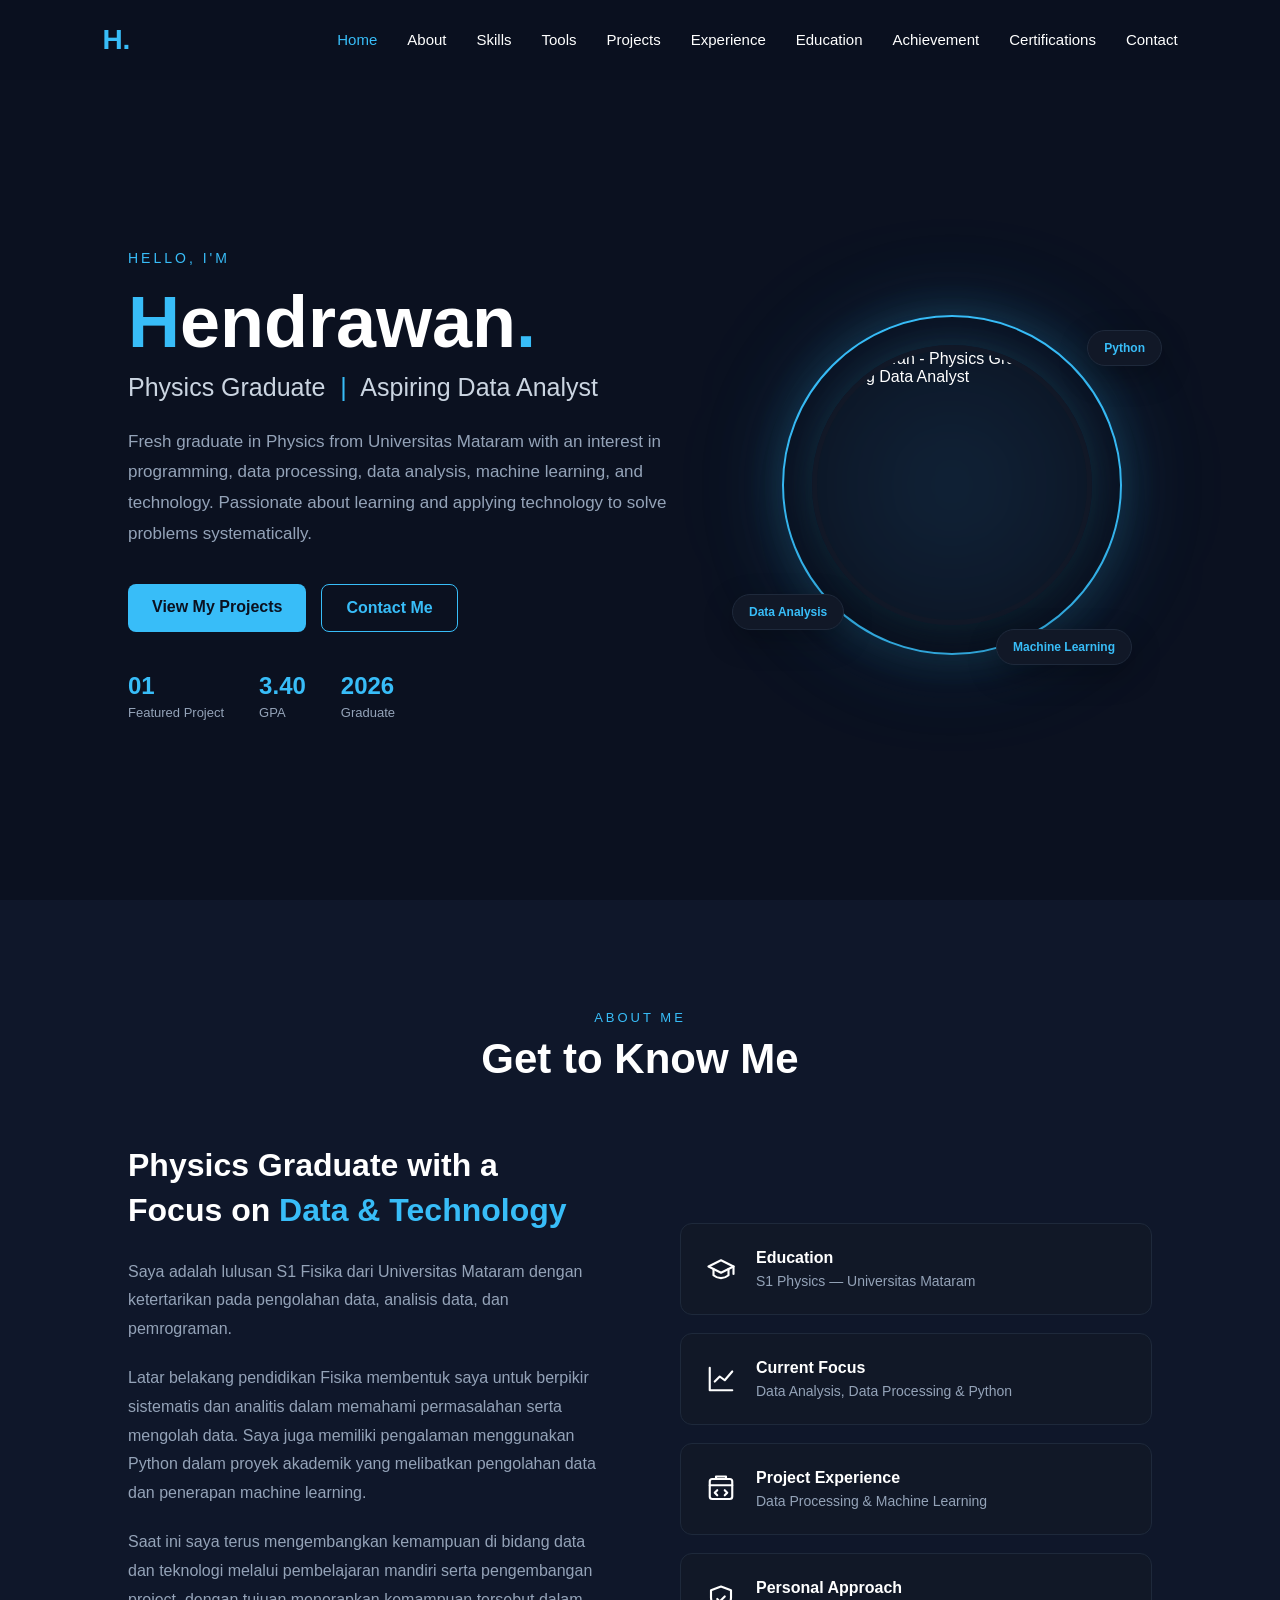
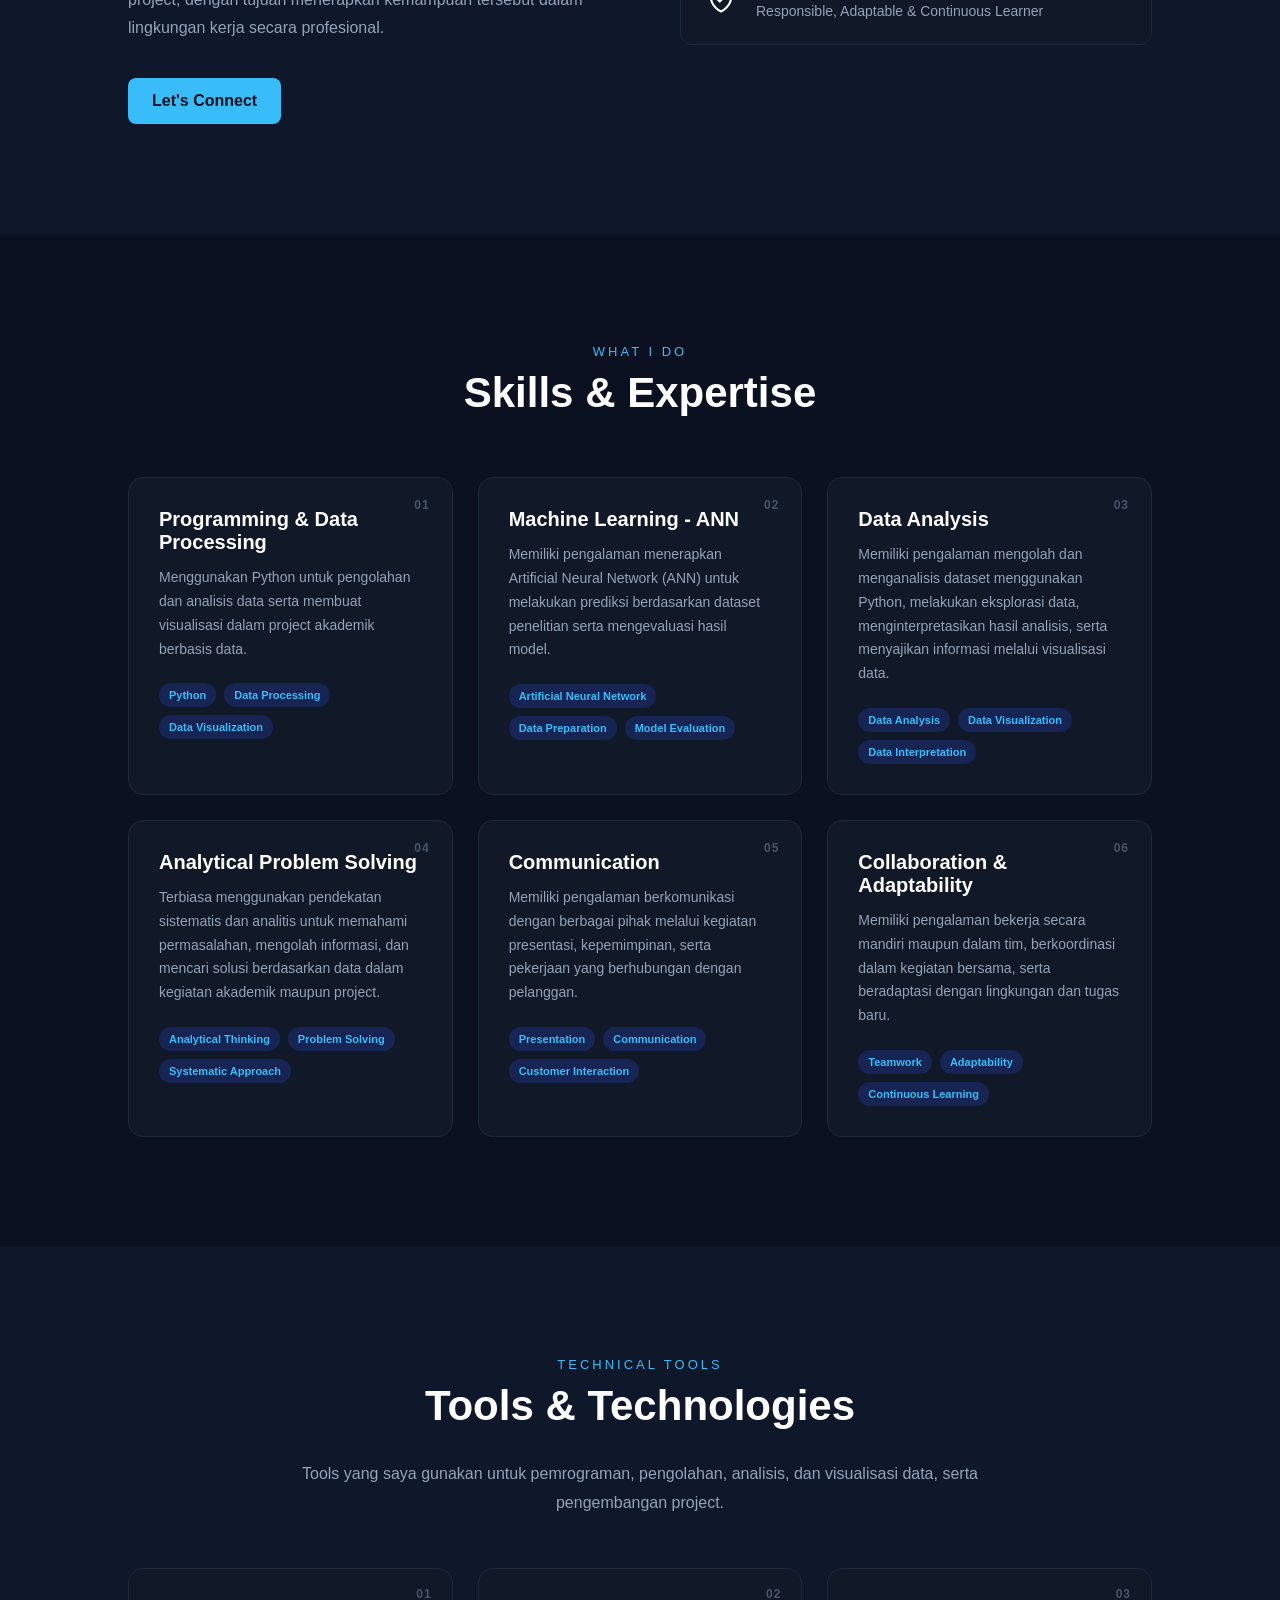
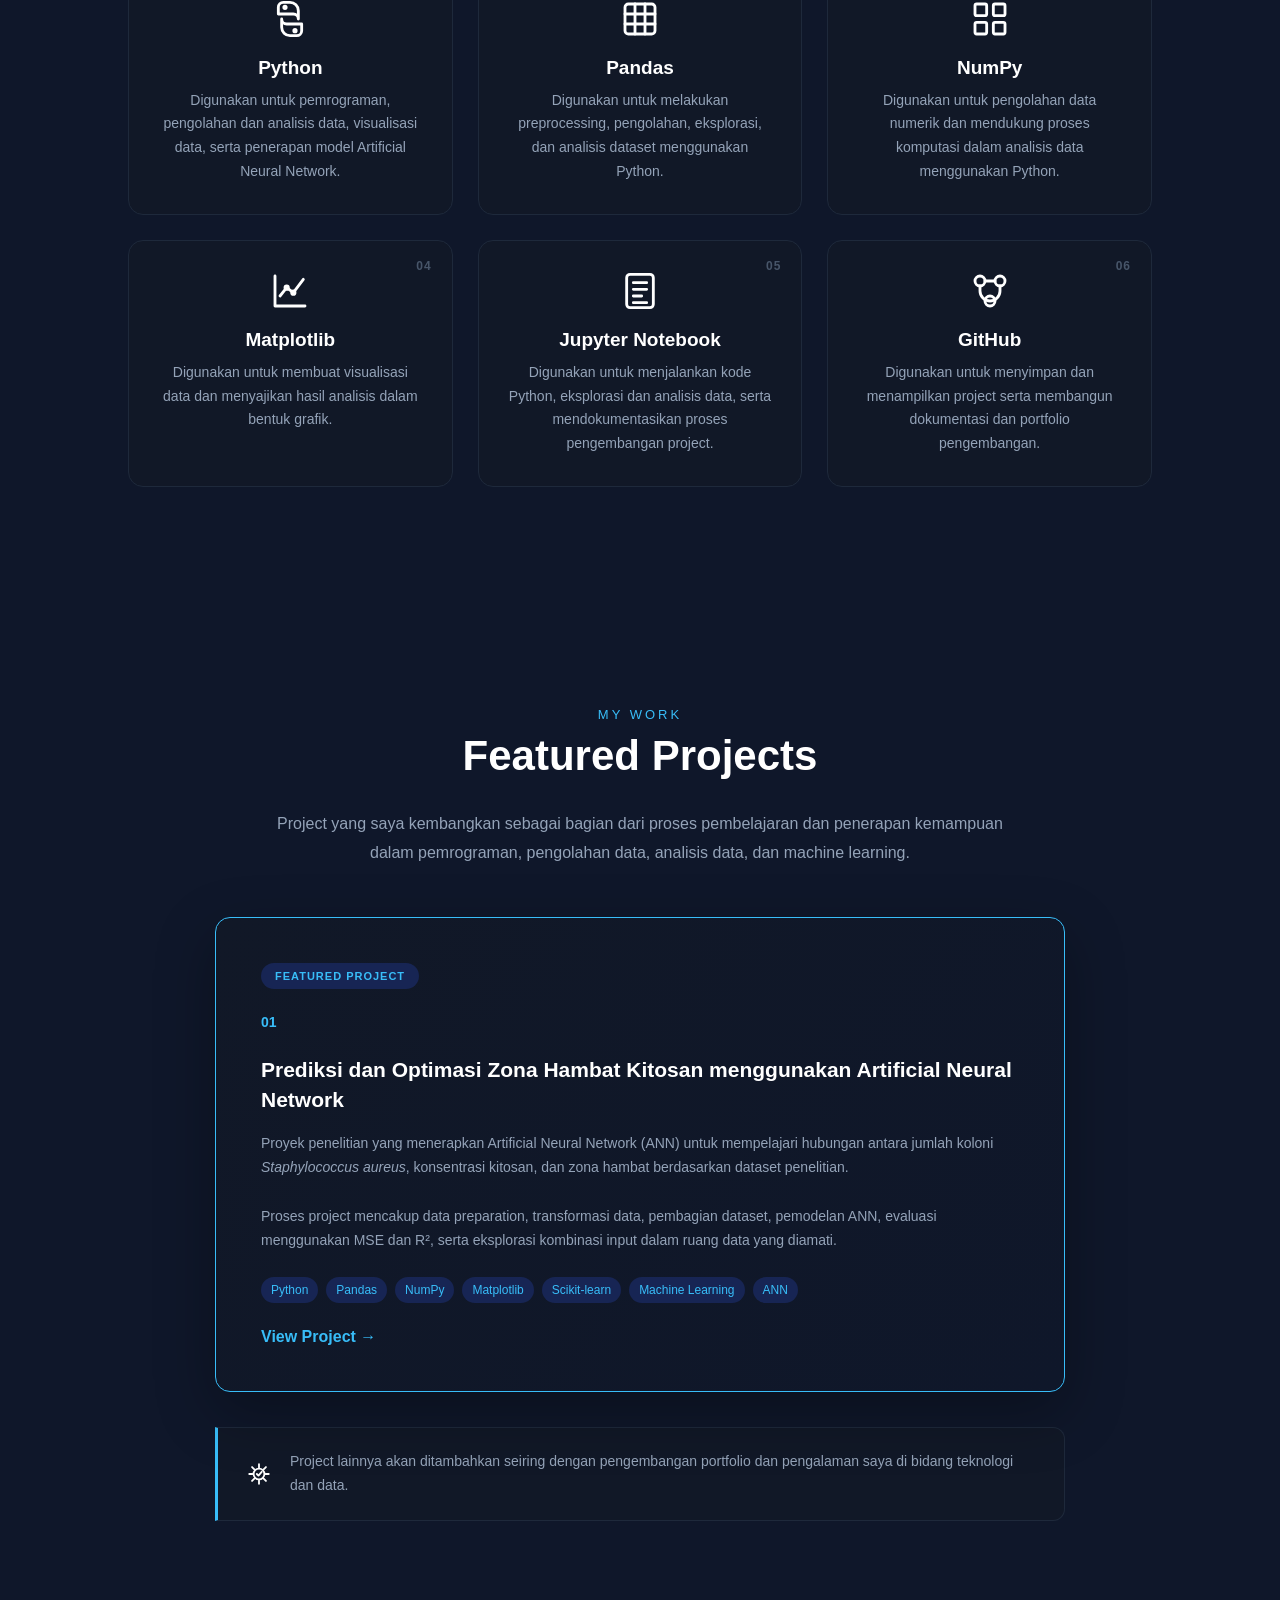
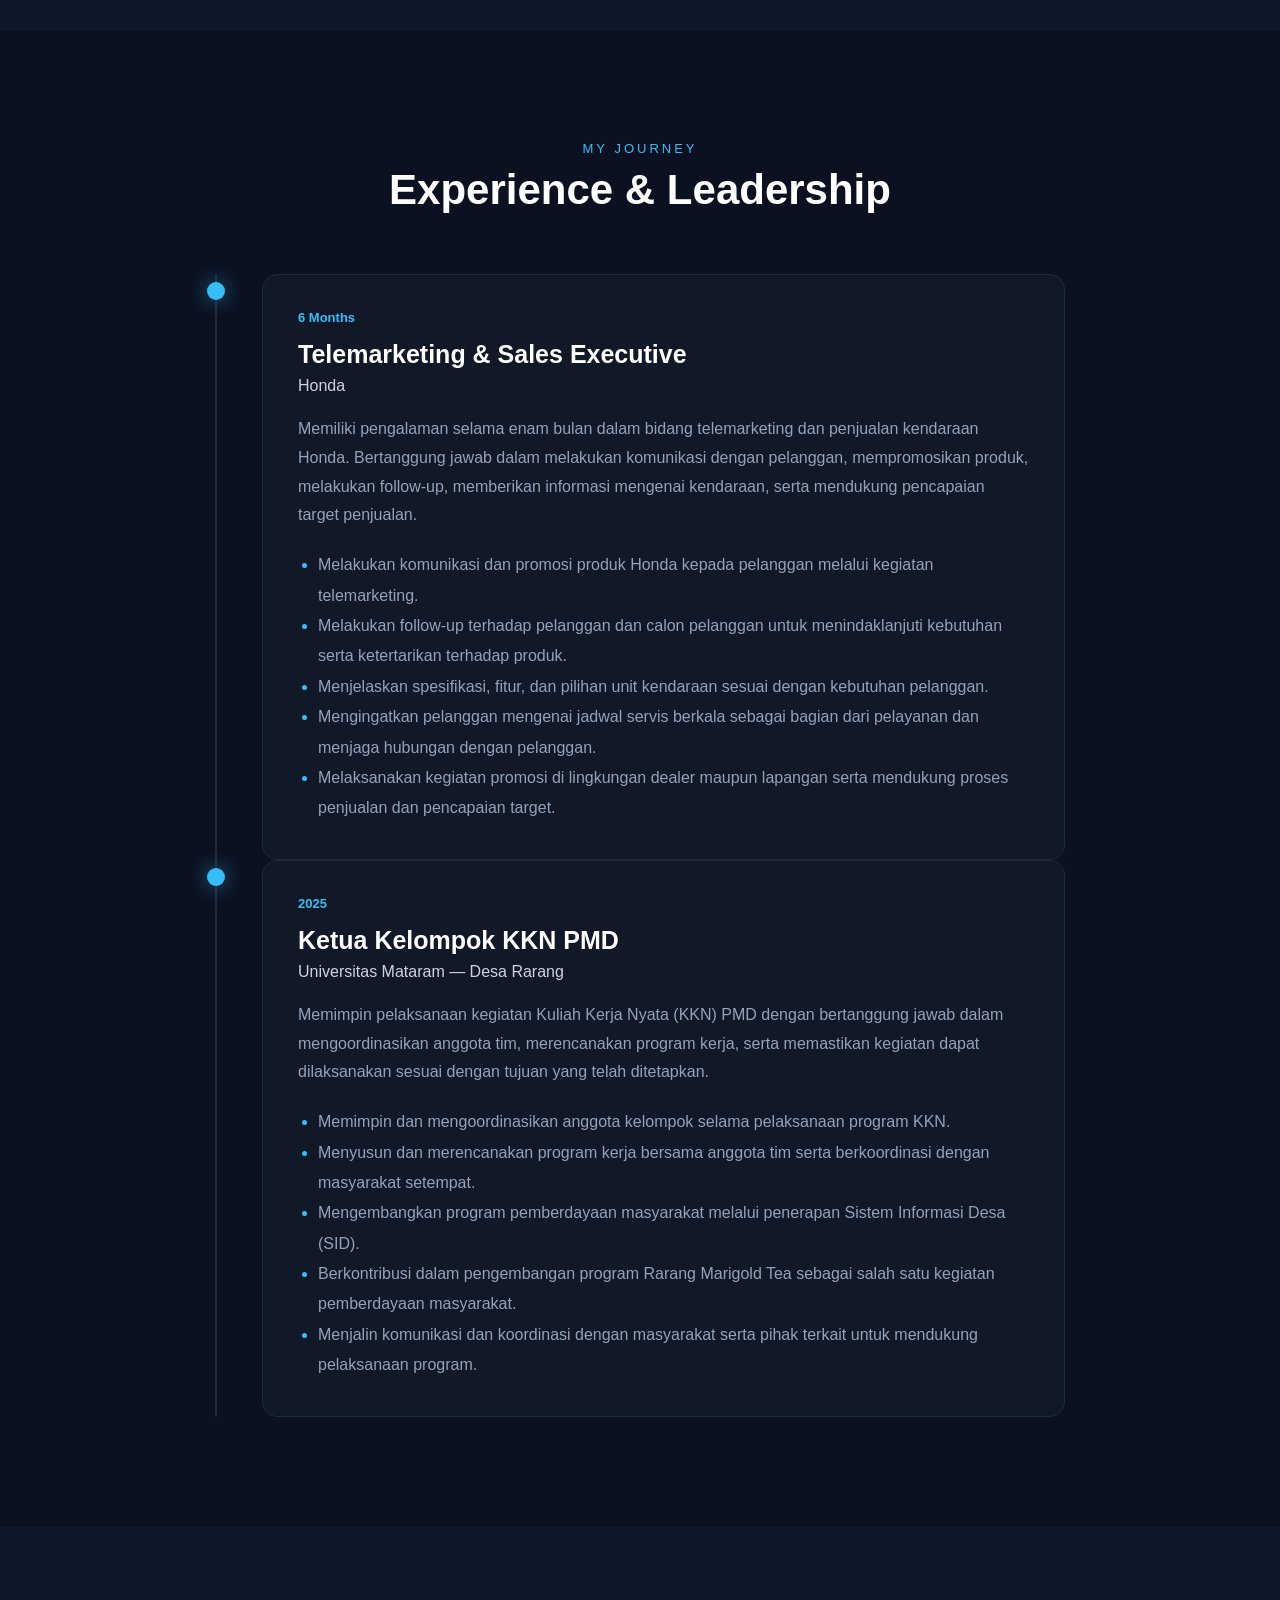
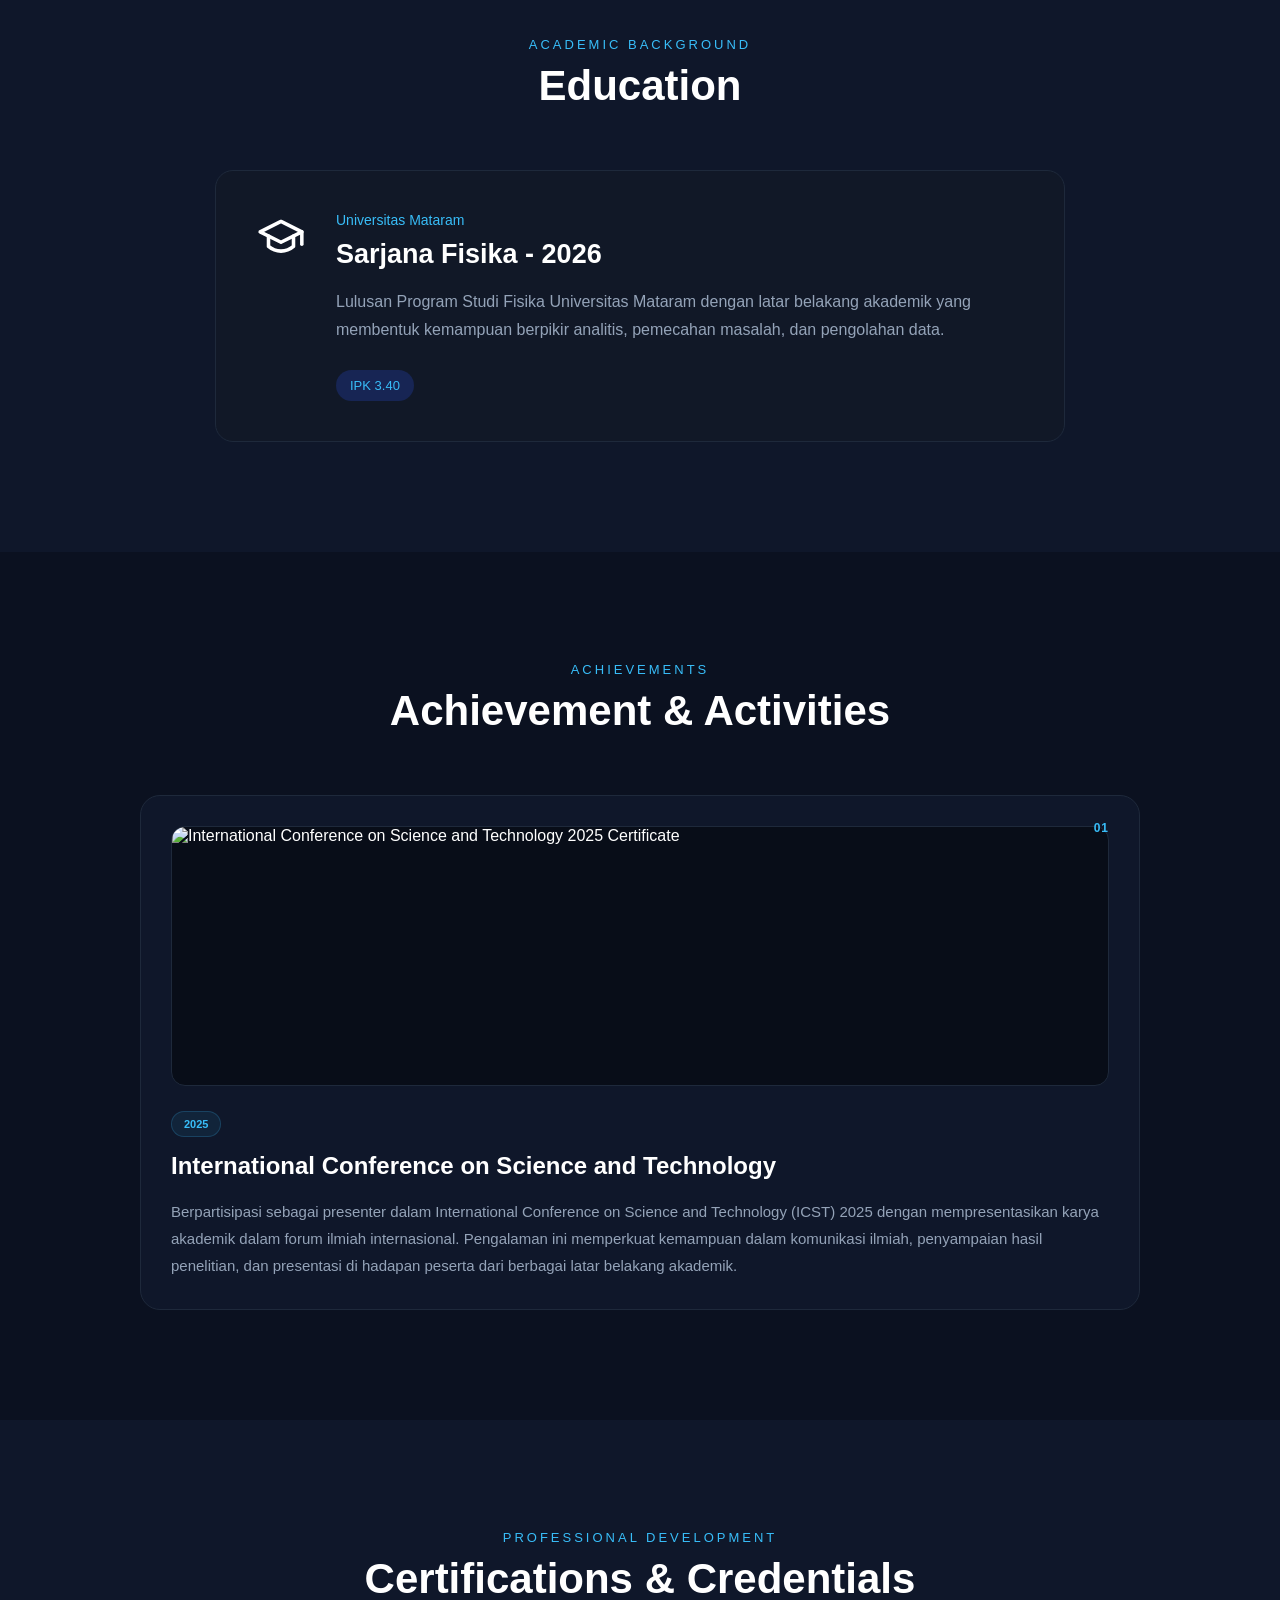
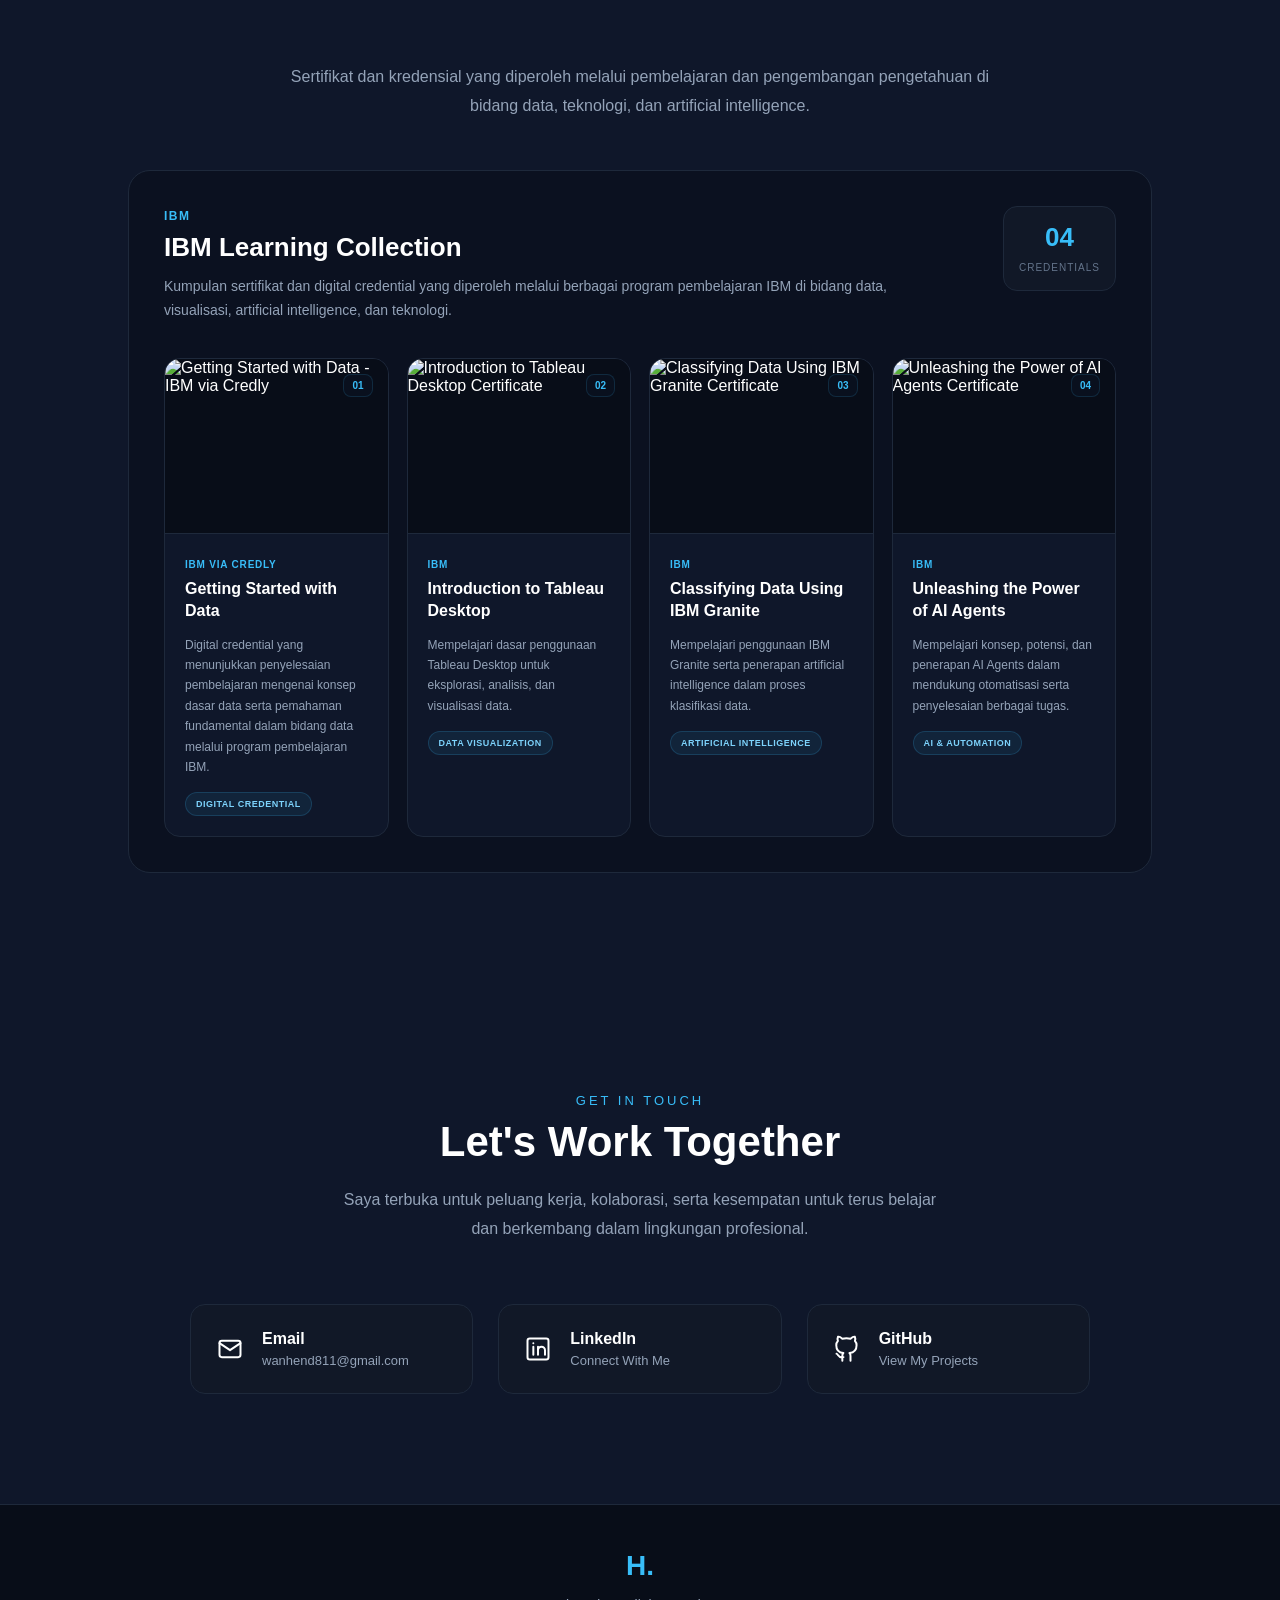
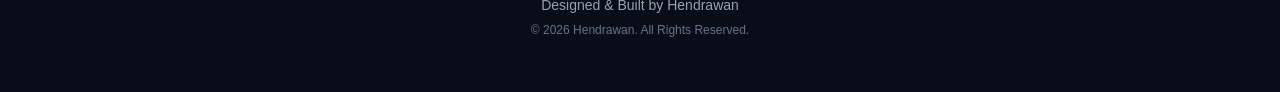
==== commit ccb125e6: "Update README.md" ====
--- a/index.html
+++ b/index.html
@@ -3,15 +3,32 @@
   <head>
     <meta charset="UTF-8" />
     <meta name="viewport" content="width=device-width, initial-scale=1.0" />
-    <title>Hendrawan | Portfolio</title>
+
+    <title>Hendrawan | Data Analyst Portfolio</title>
+
     <link rel="stylesheet" href="style.css" />
   </head>
 
   <body>
+    <!-- =========================================================
+         NAVBAR
+         ========================================================= -->
     <nav class="navbar">
       <div class="logo">H.</div>
 
-      <button class="menu-toggle" aria-label="Toggle Navigation">☰</button>
+      <button class="menu-toggle" aria-label="Toggle Navigation">
+        <svg
+          viewBox="0 0 24 24"
+          width="24"
+          height="24"
+          fill="none"
+          stroke="currentColor"
+          stroke-width="1.8"
+          stroke-linecap="round"
+        >
+          <path d="M4 6h16M4 12h16M4 18h16" />
+        </svg>
+      </button>
 
       <ul class="nav-links">
         <li><a href="#home">Home</a></li>
@@ -27,6 +44,9 @@
       </ul>
     </nav>
 
+    <!-- =========================================================
+         HERO
+         ========================================================= -->
     <section id="home" class="hero">
       <div class="hero-content">
         <p class="intro">HELLO, I'M</p>
@@ -35,7 +55,7 @@
 
         <h2>
           Physics Graduate <span class="highlight">|</span>
-          Data & Programming Enthusiast
+          Aspiring Data Analyst
         </h2>
 
         <p class="hero-description">
@@ -47,14 +67,13 @@
 
         <div class="hero-buttons">
           <a href="#projects" class="btn primary">View My Projects</a>
-
           <a href="#contact" class="btn secondary">Contact Me</a>
         </div>
 
         <div class="hero-stats">
           <div class="hero-stat">
-            <strong>1+</strong>
-            <span>Project</span>
+            <strong>01</strong>
+            <span>Featured Project</span>
           </div>
 
           <div class="hero-stat">
@@ -76,21 +95,21 @@
 
         <div class="profile-image-container">
           <img
-            src="Sertifikat\fotoHendrawan.jpeg"
-            alt="Hendrawan - Physics Graduate"
+            src="Sertifikat/FotoHendrawan.jpg"
+            alt="Hendrawan - Physics Graduate and Aspiring Data Analyst"
             class="profile-image"
           />
         </div>
 
         <div class="floating-tag tag-python">Python</div>
-
         <div class="floating-tag tag-data">Data Analysis</div>
-
         <div class="floating-tag tag-ai">Machine Learning</div>
       </div>
     </section>
 
-    <!-- ABOUT -->
+    <!-- =========================================================
+         ABOUT
+         ========================================================= -->
     <section id="about" class="about section">
       <div class="section-container">
         <div class="section-header">
@@ -99,40 +118,53 @@
         </div>
 
         <div class="about-content">
-          <!-- ABOUT TEXT -->
           <div class="about-text">
             <h3>
-              Physics Graduate with an Interest in
-              <span>Technology & Data</span>
+              Physics Graduate with a Focus on
+              <span>Data & Technology</span>
             </h3>
 
             <p>
               Saya adalah lulusan S1 Fisika dari Universitas Mataram dengan
-              ketertarikan pada pemrograman, pengolahan data, analisis data, dan
-              penerapan machine learning.
+              ketertarikan pada pengolahan data, analisis data, dan pemrograman.
             </p>
 
             <p>
               Latar belakang pendidikan Fisika membentuk saya untuk berpikir
-              sistematis, analitis, dan terbiasa memecahkan permasalahan
-              berdasarkan data. Saat ini saya terus mengembangkan kemampuan di
-              bidang teknologi dan data melalui pembelajaran mandiri serta
-              pengembangan project.
-            </p>
-
-            <p>
-              Saya memiliki minat untuk terus belajar, beradaptasi dengan
-              teknologi baru, serta mengembangkan kemampuan yang dapat
-              diterapkan dalam dunia kerja dan berbagai permasalahan nyata.
+              sistematis dan analitis dalam memahami permasalahan serta mengolah
+              data. Saya juga memiliki pengalaman menggunakan Python dalam
+              proyek akademik yang melibatkan pengolahan data dan penerapan
+              machine learning.
+            </p>
+
+            <p>
+              Saat ini saya terus mengembangkan kemampuan di bidang data dan
+              teknologi melalui pembelajaran mandiri serta pengembangan project,
+              dengan tujuan menerapkan kemampuan tersebut dalam lingkungan kerja
+              secara profesional.
             </p>
 
             <a href="#contact" class="btn primary">Let's Connect</a>
           </div>
 
-          <!-- ABOUT INFORMATION -->
           <div class="about-info">
             <div class="info-card">
-              <span>🎓</span>
+              <span>
+                <svg
+                  viewBox="0 0 24 24"
+                  width="24"
+                  height="24"
+                  fill="none"
+                  stroke="currentColor"
+                  stroke-width="1.7"
+                  stroke-linecap="round"
+                  stroke-linejoin="round"
+                >
+                  <path d="m2 10 10-5 10 5-10 5-10-5Z" />
+                  <path d="M6 12v5c3.5 3 8.5 3 12 0v-5" />
+                  <path d="M22 10v6" />
+                </svg>
+              </span>
 
               <div>
                 <h4>Education</h4>
@@ -141,25 +173,67 @@
             </div>
 
             <div class="info-card">
-              <span>💻</span>
+              <span>
+                <svg
+                  viewBox="0 0 24 24"
+                  width="24"
+                  height="24"
+                  fill="none"
+                  stroke="currentColor"
+                  stroke-width="1.7"
+                  stroke-linecap="round"
+                  stroke-linejoin="round"
+                >
+                  <path d="M3 3v18h18" />
+                  <path d="m7 14 4-4 4 3 6-7" />
+                </svg>
+              </span>
 
               <div>
                 <h4>Current Focus</h4>
-                <p>Programming, Data Analysis & Machine Learning</p>
+                <p>Data Analysis, Data Processing & Python</p>
               </div>
             </div>
 
             <div class="info-card">
-              <span>📊</span>
+              <span>
+                <svg
+                  viewBox="0 0 24 24"
+                  width="24"
+                  height="24"
+                  fill="none"
+                  stroke="currentColor"
+                  stroke-width="1.7"
+                  stroke-linecap="round"
+                  stroke-linejoin="round"
+                >
+                  <rect x="3" y="4" width="18" height="16" rx="2" />
+                  <path d="M8 4V2h8v2M3 9h18M9 13l-2 2 2 2M15 13l2 2-2 2" />
+                </svg>
+              </span>
 
               <div>
-                <h4>Project Interest</h4>
-                <p>Data Processing & Artificial Intelligence</p>
+                <h4>Project Experience</h4>
+                <p>Data Processing & Machine Learning</p>
               </div>
             </div>
 
             <div class="info-card">
-              <span>🌱</span>
+              <span>
+                <svg
+                  viewBox="0 0 24 24"
+                  width="24"
+                  height="24"
+                  fill="none"
+                  stroke="currentColor"
+                  stroke-width="1.7"
+                  stroke-linecap="round"
+                  stroke-linejoin="round"
+                >
+                  <path d="M12 22s8-4 8-11V5l-8-3-8 3v6c0 7 8 11 8 11Z" />
+                  <path d="m9 12 2 2 4-4" />
+                </svg>
+              </span>
 
               <div>
                 <h4>Personal Approach</h4>
@@ -171,7 +245,9 @@
       </div>
     </section>
 
-    <!-- SKILLS -->
+    <!-- =========================================================
+         SKILLS
+         ========================================================= -->
     <section id="skills" class="skills section">
       <div class="section-container">
         <div class="section-header">
@@ -180,17 +256,14 @@
         </div>
 
         <div class="skills-grid">
-          <!-- SKILL 01 -->
           <div class="skill-card">
             <div class="skill-number">01</div>
 
-            <div class="skill-icon">💻</div>
-
             <h3>Programming & Data Processing</h3>
 
             <p>
-              Menggunakan Python untuk pengolahan, analisis, dan visualisasi
-              data sebagai bagian dari pengembangan project berbasis data.
+              Menggunakan Python untuk pengolahan dan analisis data serta
+              membuat visualisasi dalam project akademik berbasis data.
             </p>
 
             <div class="skill-tags">
@@ -200,57 +273,51 @@
             </div>
           </div>
 
-          <!-- SKILL 02 -->
           <div class="skill-card">
             <div class="skill-number">02</div>
 
-            <div class="skill-icon">🤖</div>
-
-            <h3>Machine Learning</h3>
-
-            <p>
-              Memiliki pengalaman mengembangkan model Artificial Neural Network
-              untuk melakukan prediksi berdasarkan dataset penelitian.
+            <h3>Machine Learning - ANN</h3>
+
+            <p>
+              Memiliki pengalaman menerapkan Artificial Neural Network (ANN)
+              untuk melakukan prediksi berdasarkan dataset penelitian serta
+              mengevaluasi hasil model.
             </p>
 
             <div class="skill-tags">
-              <span>ANN</span>
+              <span>Artificial Neural Network</span>
               <span>Data Preparation</span>
               <span>Model Evaluation</span>
             </div>
           </div>
 
-          <!-- SKILL 03 -->
           <div class="skill-card">
             <div class="skill-number">03</div>
 
-            <div class="skill-icon">📊</div>
-
             <h3>Data Analysis</h3>
 
             <p>
-              Memahami proses eksplorasi data, pengolahan dataset, interpretasi
-              hasil, dan penyajian informasi melalui visualisasi data.
+              Memiliki pengalaman mengolah dan menganalisis dataset menggunakan
+              Python, melakukan eksplorasi data, menginterpretasikan hasil
+              analisis, serta menyajikan informasi melalui visualisasi data.
             </p>
 
             <div class="skill-tags">
               <span>Data Analysis</span>
-              <span>Visualization</span>
-              <span>Interpretation</span>
-            </div>
-          </div>
-
-          <!-- SKILL 04 -->
+              <span>Data Visualization</span>
+              <span>Data Interpretation</span>
+            </div>
+          </div>
+
           <div class="skill-card">
             <div class="skill-number">04</div>
 
-            <div class="skill-icon">🧠</div>
-
             <h3>Analytical Problem Solving</h3>
 
             <p>
               Terbiasa menggunakan pendekatan sistematis dan analitis untuk
-              memahami permasalahan serta mengembangkan solusi berdasarkan data.
+              memahami permasalahan, mengolah informasi, dan mencari solusi
+              berdasarkan data dalam kegiatan akademik maupun project.
             </p>
 
             <div class="skill-tags">
@@ -260,11 +327,8 @@
             </div>
           </div>
 
-          <!-- SKILL 05 -->
           <div class="skill-card">
             <div class="skill-number">05</div>
-
-            <div class="skill-icon">🗣️</div>
 
             <h3>Communication</h3>
 
@@ -281,18 +345,15 @@
             </div>
           </div>
 
-          <!-- SKILL 06 -->
           <div class="skill-card">
             <div class="skill-number">06</div>
 
-            <div class="skill-icon">🤝</div>
-
             <h3>Collaboration & Adaptability</h3>
 
             <p>
-              Mampu bekerja secara mandiri maupun dalam tim serta terus
-              mengembangkan kemampuan melalui proses belajar dan pengalaman
-              baru.
+              Memiliki pengalaman bekerja secara mandiri maupun dalam tim,
+              berkoordinasi dalam kegiatan bersama, serta beradaptasi dengan
+              lingkungan dan tugas baru.
             </p>
 
             <div class="skill-tags">
@@ -305,18 +366,19 @@
       </div>
     </section>
 
-    <!-- TOOLS -->
+    <!-- =========================================================
+         TOOLS
+         ========================================================= -->
     <section id="tools" class="tools section">
       <div class="section-container">
         <div class="section-header">
-          <p class="section-subtitle">TOOLS & TECHNOLOGIES</p>
-          <h2>Tools I Use</h2>
+          <p class="section-subtitle">TECHNICAL TOOLS</p>
+          <h2>Tools & Technologies</h2>
         </div>
 
         <p class="tools-description">
-          Beberapa tools dan teknologi yang saya gunakan dalam proses belajar,
-          pengembangan project, pemrograman, pengolahan data, dan visualisasi
-          data.
+          Tools yang saya gunakan untuk pemrograman, pengolahan, analisis, dan
+          visualisasi data, serta pengembangan project.
         </p>
 
         <div class="tools-grid">
@@ -324,13 +386,33 @@
           <div class="tool-card">
             <div class="tool-number">01</div>
 
-            <div class="tool-icon">🐍</div>
+            <div class="tool-icon">
+              <svg
+                viewBox="0 0 24 24"
+                width="30"
+                height="30"
+                fill="none"
+                stroke="currentColor"
+                stroke-width="1.7"
+                stroke-linecap="round"
+                stroke-linejoin="round"
+              >
+                <path
+                  d="M12 2H8a3 3 0 0 0-3 3v4h9a3 3 0 0 1 3 3V7a5 5 0 0 0-5-5Z"
+                />
+                <path
+                  d="M12 22h4a3 3 0 0 0 3-3v-4H10a3 3 0 0 1-3-3v5a5 5 0 0 0 5 5Z"
+                />
+                <circle cx="9" cy="5" r=".7" fill="currentColor" />
+                <circle cx="15" cy="19" r=".7" fill="currentColor" />
+              </svg>
+            </div>
 
             <h3>Python</h3>
 
             <p>
-              Digunakan untuk pemrograman, pengolahan data, analisis data,
-              visualisasi, dan pengembangan model Artificial Neural Network.
+              Digunakan untuk pemrograman, pengolahan dan analisis data,
+              visualisasi data, serta penerapan model Artificial Neural Network.
             </p>
           </div>
 
@@ -338,13 +420,27 @@
           <div class="tool-card">
             <div class="tool-number">02</div>
 
-            <div class="tool-icon">📓</div>
-
-            <h3>Jupyter Notebook</h3>
-
-            <p>
-              Digunakan untuk menjalankan eksperimen Python, eksplorasi data,
-              analisis, dan dokumentasi proses pengembangan project.
+            <div class="tool-icon">
+              <svg
+                viewBox="0 0 24 24"
+                width="30"
+                height="30"
+                fill="none"
+                stroke="currentColor"
+                stroke-width="1.7"
+                stroke-linecap="round"
+                stroke-linejoin="round"
+              >
+                <rect x="3" y="3" width="18" height="18" rx="2" />
+                <path d="M3 9h18M3 15h18M9 3v18M15 3v18" />
+              </svg>
+            </div>
+
+            <h3>Pandas</h3>
+
+            <p>
+              Digunakan untuk melakukan preprocessing, pengolahan, eksplorasi,
+              dan analisis dataset menggunakan Python.
             </p>
           </div>
 
@@ -352,13 +448,29 @@
           <div class="tool-card">
             <div class="tool-number">03</div>
 
-            <div class="tool-icon">💻</div>
-
-            <h3>Visual Studio Code</h3>
-
-            <p>
-              Digunakan sebagai code editor dalam pengembangan website dan
-              berbagai proses pemrograman.
+            <div class="tool-icon">
+              <svg
+                viewBox="0 0 24 24"
+                width="30"
+                height="30"
+                fill="none"
+                stroke="currentColor"
+                stroke-width="1.7"
+                stroke-linecap="round"
+                stroke-linejoin="round"
+              >
+                <rect x="3" y="3" width="7" height="7" rx="1" />
+                <rect x="14" y="3" width="7" height="7" rx="1" />
+                <rect x="3" y="14" width="7" height="7" rx="1" />
+                <rect x="14" y="14" width="7" height="7" rx="1" />
+              </svg>
+            </div>
+
+            <h3>NumPy</h3>
+
+            <p>
+              Digunakan untuk pengolahan data numerik dan mendukung proses
+              komputasi dalam analisis data menggunakan Python.
             </p>
           </div>
 
@@ -366,13 +478,29 @@
           <div class="tool-card">
             <div class="tool-number">04</div>
 
-            <div class="tool-icon">🐙</div>
-
-            <h3>GitHub</h3>
-
-            <p>
-              Digunakan untuk menyimpan, mengelola, dan menampilkan project
-              sebagai bagian dari portfolio pengembangan.
+            <div class="tool-icon">
+              <svg
+                viewBox="0 0 24 24"
+                width="30"
+                height="30"
+                fill="none"
+                stroke="currentColor"
+                stroke-width="1.7"
+                stroke-linecap="round"
+                stroke-linejoin="round"
+              >
+                <path d="M3 3v18h18" />
+                <path d="m6 15 4-5 4 3 6-8" />
+                <circle cx="10" cy="10" r="1" />
+                <circle cx="14" cy="13" r="1" />
+              </svg>
+            </div>
+
+            <h3>Matplotlib</h3>
+
+            <p>
+              Digunakan untuk membuat visualisasi data dan menyajikan hasil
+              analisis dalam bentuk grafik.
             </p>
           </div>
 
@@ -380,20 +508,66 @@
           <div class="tool-card">
             <div class="tool-number">05</div>
 
-            <div class="tool-icon">📊</div>
-
-            <h3>Tableau</h3>
-
-            <p>
-              Memiliki pemahaman dasar mengenai penggunaan Tableau Desktop untuk
-              eksplorasi dan visualisasi data.
+            <div class="tool-icon">
+              <svg
+                viewBox="0 0 24 24"
+                width="30"
+                height="30"
+                fill="none"
+                stroke="currentColor"
+                stroke-width="1.7"
+                stroke-linecap="round"
+                stroke-linejoin="round"
+              >
+                <rect x="4" y="2" width="16" height="20" rx="2" />
+                <path d="M8 7h8M8 11h8M8 15h5M8 19h8" />
+              </svg>
+            </div>
+
+            <h3>Jupyter Notebook</h3>
+
+            <p>
+              Digunakan untuk menjalankan kode Python, eksplorasi dan analisis
+              data, serta mendokumentasikan proses pengembangan project.
+            </p>
+          </div>
+
+          <!-- TOOL 06 -->
+          <div class="tool-card">
+            <div class="tool-number">06</div>
+
+            <div class="tool-icon">
+              <svg
+                viewBox="0 0 24 24"
+                width="30"
+                height="30"
+                fill="none"
+                stroke="currentColor"
+                stroke-width="1.7"
+                stroke-linecap="round"
+                stroke-linejoin="round"
+              >
+                <circle cx="6" cy="6" r="3" />
+                <circle cx="18" cy="6" r="3" />
+                <circle cx="12" cy="18" r="3" />
+                <path d="M9 6h6M6 9v3a6 6 0 0 0 6 6M18 9v3a6 6 0 0 1-6 6" />
+              </svg>
+            </div>
+
+            <h3>GitHub</h3>
+
+            <p>
+              Digunakan untuk menyimpan dan menampilkan project serta membangun
+              dokumentasi dan portfolio pengembangan.
             </p>
           </div>
         </div>
       </div>
     </section>
 
-    <!-- PROJECTS -->
+    <!-- =========================================================
+         PROJECTS
+         ========================================================= -->
     <section id="projects" class="projects section">
       <div class="section-container">
         <div class="section-header">
@@ -402,52 +576,81 @@
         </div>
 
         <p class="projects-description">
-          Beberapa project yang saya kembangkan sebagai bagian dari proses
-          pembelajaran dan penerapan kemampuan dalam pemrograman, pengolahan
-          data, analisis data, dan machine learning.
+          Project yang saya kembangkan sebagai bagian dari proses pembelajaran
+          dan penerapan kemampuan dalam pemrograman, pengolahan data, analisis
+          data, dan machine learning.
         </p>
 
         <div class="projects-grid">
-          <!-- FEATURED PROJECT -->
           <div class="project-card featured-project">
-            <div class="featured-label">⭐ FEATURED PROJECT</div>
+            <div class="featured-label">FEATURED PROJECT</div>
 
             <div class="project-number">01</div>
 
-            <h3>Prediksi dan Optimasi Zona Hambat Kitosan menggunakan ANN</h3>
-
-            <p>
-              Project berbasis Artificial Neural Network untuk melakukan
-              prediksi zona hambat kitosan terhadap <i>S. aureus</i> berdasarkan
-              data penelitian. Model digunakan untuk mempelajari pola hubungan
-              antar variabel dan membantu mengidentifikasi kombinasi input
-              terbaik dalam batas data yang tersedia.
+            <h3>
+              Prediksi dan Optimasi Zona Hambat Kitosan menggunakan Artificial
+              Neural Network
+            </h3>
+
+            <p>
+              Proyek penelitian yang menerapkan Artificial Neural Network (ANN)
+              untuk mempelajari hubungan antara jumlah koloni
+              <i>Staphylococcus aureus</i>, konsentrasi kitosan, dan zona hambat
+              berdasarkan dataset penelitian.
+            </p>
+
+            <p>
+              Proses project mencakup data preparation, transformasi data,
+              pembagian dataset, pemodelan ANN, evaluasi menggunakan MSE dan R²,
+              serta eksplorasi kombinasi input dalam ruang data yang diamati.
             </p>
 
             <div class="project-tags">
               <span>Python</span>
+              <span>Pandas</span>
+              <span>NumPy</span>
+              <span>Matplotlib</span>
+              <span>Scikit-learn</span>
               <span>Machine Learning</span>
               <span>ANN</span>
-              <span>Data Analysis</span>
-            </div>
-
-            <a href="project_ann.html" class="project-link"> View Project → </a>
+            </div>
+
+            <a href="project_ann.html" class="project-link">View Project →</a>
           </div>
         </div>
 
         <div class="projects-note">
-          <span>🚀</span>
+          <span>
+            <svg
+              viewBox="0 0 24 24"
+              width="24"
+              height="24"
+              fill="none"
+              stroke="currentColor"
+              stroke-width="1.7"
+              stroke-linecap="round"
+              stroke-linejoin="round"
+            >
+              <path d="M12 3v3M12 18v3M3 12h3M18 12h3" />
+              <path
+                d="m5.6 5.6 2.1 2.1m8.6 8.6 2.1 2.1m0-12.8-2.1 2.1m-8.6 8.6-2.1 2.1"
+              />
+              <circle cx="12" cy="12" r="5" />
+              <path d="m10 12 1.5 1.5L14.5 10" />
+            </svg>
+          </span>
 
           <p>
-            Portfolio project ini akan terus dikembangkan seiring dengan proses
-            pembelajaran dan pengembangan kemampuan saya di bidang teknologi,
-            pemrograman, dan data.
+            Project lainnya akan ditambahkan seiring dengan pengembangan
+            portfolio dan pengalaman saya di bidang teknologi dan data.
           </p>
         </div>
       </div>
     </section>
 
-    <!-- EXPERIENCE -->
+    <!-- =========================================================
+         EXPERIENCE & LEADERSHIP
+         ========================================================= -->
     <section id="experience" class="experience section">
       <div class="section-container">
         <div class="section-header">
@@ -456,53 +659,6 @@
         </div>
 
         <div class="timeline">
-          <!-- KKN LEADERSHIP -->
-          <div class="timeline-item">
-            <div class="timeline-dot"></div>
-
-            <div class="timeline-content">
-              <div class="timeline-date">2025</div>
-
-              <h3>Ketua KKN PMD</h3>
-              <h4>Universitas Mataram — Desa Rarang</h4>
-
-              <p>
-                Memimpin pelaksanaan kegiatan Kuliah Kerja Nyata (KKN) PMD
-                dengan bertanggung jawab dalam mengoordinasikan anggota tim,
-                merencanakan program kerja, serta memastikan kegiatan dapat
-                dilaksanakan sesuai dengan tujuan yang telah ditetapkan.
-              </p>
-
-              <ul>
-                <li>
-                  Memimpin dan mengoordinasikan anggota kelompok selama
-                  pelaksanaan program KKN.
-                </li>
-                <li>
-                  Menyusun, merencanakan, dan mengatur pelaksanaan program kerja
-                  bersama anggota tim dan masyarakat setempat.
-                </li>
-                <li>
-                  Mengembangkan program pemberdayaan masyarakat melalui
-                  penerapan Sistem Informasi Desa (SID).
-                </li>
-                <li>
-                  Berkontribusi dalam pengembangan program Rarang Marigold Tea
-                  sebagai salah satu kegiatan pemberdayaan masyarakat.
-                </li>
-                <li>
-                  Menjalin komunikasi dan koordinasi dengan masyarakat serta
-                  pihak terkait untuk mendukung pelaksanaan program.
-                </li>
-                <li>
-                  Memastikan koordinasi dan pelaksanaan program kerja berjalan
-                  secara terstruktur selama kegiatan KKN berlangsung.
-                </li>
-              </ul>
-            </div>
-          </div>
-
-          <!-- HONDA EXPERIENCE -->
           <div class="timeline-item">
             <div class="timeline-dot"></div>
 
@@ -525,35 +681,83 @@
                   Melakukan komunikasi dan promosi produk Honda kepada pelanggan
                   melalui kegiatan telemarketing.
                 </li>
+
                 <li>
                   Melakukan follow-up terhadap pelanggan dan calon pelanggan
                   untuk menindaklanjuti kebutuhan serta ketertarikan terhadap
                   produk.
                 </li>
+
                 <li>
-                  Memberikan informasi mengenai spesifikasi, fitur, dan pilihan
-                  unit kendaraan sesuai kebutuhan pelanggan.
+                  Menjelaskan spesifikasi, fitur, dan pilihan unit kendaraan
+                  sesuai dengan kebutuhan pelanggan.
                 </li>
+
                 <li>
                   Mengingatkan pelanggan mengenai jadwal servis berkala sebagai
                   bagian dari pelayanan dan menjaga hubungan dengan pelanggan.
                 </li>
+
                 <li>
-                  Melaksanakan kegiatan promosi produk di lingkungan dealer
-                  maupun melalui kegiatan promosi di lapangan.
-                </li>
-                <li>
-                  Mendukung proses penjualan kendaraan dan pencapaian target
-                  yang telah ditetapkan.
+                  Melaksanakan kegiatan promosi di lingkungan dealer maupun
+                  lapangan serta mendukung proses penjualan dan pencapaian
+                  target.
                 </li>
               </ul>
             </div>
           </div>
+
+          <div class="timeline-item">
+            <div class="timeline-dot"></div>
+
+            <div class="timeline-content">
+              <div class="timeline-date">2025</div>
+
+              <h3>Ketua Kelompok KKN PMD</h3>
+              <h4>Universitas Mataram — Desa Rarang</h4>
+
+              <p>
+                Memimpin pelaksanaan kegiatan Kuliah Kerja Nyata (KKN) PMD
+                dengan bertanggung jawab dalam mengoordinasikan anggota tim,
+                merencanakan program kerja, serta memastikan kegiatan dapat
+                dilaksanakan sesuai dengan tujuan yang telah ditetapkan.
+              </p>
+
+              <ul>
+                <li>
+                  Memimpin dan mengoordinasikan anggota kelompok selama
+                  pelaksanaan program KKN.
+                </li>
+
+                <li>
+                  Menyusun dan merencanakan program kerja bersama anggota tim
+                  serta berkoordinasi dengan masyarakat setempat.
+                </li>
+
+                <li>
+                  Mengembangkan program pemberdayaan masyarakat melalui
+                  penerapan Sistem Informasi Desa (SID).
+                </li>
+
+                <li>
+                  Berkontribusi dalam pengembangan program Rarang Marigold Tea
+                  sebagai salah satu kegiatan pemberdayaan masyarakat.
+                </li>
+
+                <li>
+                  Menjalin komunikasi dan koordinasi dengan masyarakat serta
+                  pihak terkait untuk mendukung pelaksanaan program.
+                </li>
+              </ul>
+            </div>
+          </div>
         </div>
       </div>
     </section>
 
-    <!-- EDUCATION -->
+    <!-- =========================================================
+         EDUCATION
+         ========================================================= -->
     <section id="education" class="education section">
       <div class="section-container">
         <div class="section-header">
@@ -563,22 +767,36 @@
 
         <div class="education-grid">
           <div class="education-card featured">
-            <div class="education-icon">🎓</div>
+            <div class="education-icon">
+              <svg
+                viewBox="0 0 24 24"
+                width="30"
+                height="30"
+                fill="none"
+                stroke="currentColor"
+                stroke-width="1.7"
+                stroke-linecap="round"
+                stroke-linejoin="round"
+              >
+                <path d="m2 10 10-5 10 5-10 5-10-5Z" />
+                <path d="M6 12v5c3.5 3 8.5 3 12 0v-5" />
+                <path d="M22 10v6" />
+              </svg>
+            </div>
 
             <div class="education-content">
               <span class="education-year">Universitas Mataram</span>
 
-              <h3>Sarjana Fisika</h3>
+              <h3>Sarjana Fisika - 2026</h3>
 
               <p>
-                Lulusan Program Studi Fisika Universitas Mataram dengan
-                ketertarikan pada pemrograman, pengolahan dan analisis data,
-                serta penerapan teknologi dan machine learning.
+                Lulusan Program Studi Fisika Universitas Mataram dengan latar
+                belakang akademik yang membentuk kemampuan berpikir analitis,
+                pemecahan masalah, dan pengolahan data.
               </p>
 
               <div class="education-detail">
-                <span>🎯 IPK 3.40</span>
-                <span>📍 Lombok Barat, Indonesia</span>
+                <span>IPK 3.40</span>
               </div>
             </div>
           </div>
@@ -586,7 +804,9 @@
       </div>
     </section>
 
-    <!-- ACHIEVEMENT -->
+    <!-- =========================================================
+         ACHIEVEMENT
+         ========================================================= -->
     <section id="achievement" class="achievement section">
       <div class="section-container">
         <div class="section-header">
@@ -595,35 +815,38 @@
         </div>
 
         <div class="achievement-grid">
-          <div class="achievement-card certificate-card">
+          <div class="achievement-card">
             <div class="achievement-number">01</div>
 
-            <div class="certificate-preview">
+            <div class="achievement-image">
               <img
                 src="Sertifikat/ICST_Hendrawan.jpg"
                 alt="International Conference on Science and Technology 2025 Certificate"
-                class="certificate-image"
               />
             </div>
 
-            <h3>International Conference on Science and Technology</h3>
-
-            <p>
-              Berpartisipasi sebagai presenter dalam International Conference on
-              Science and Technology (ICST) 2025 dengan mempresentasikan karya
-              akademik dalam forum ilmiah internasional. Pengalaman ini
-              memperkuat kemampuan dalam komunikasi ilmiah, penyampaian hasil
-              penelitian, dan presentasi di hadapan peserta dari berbagai latar
-              belakang akademik.
-            </p>
-
-            <span class="achievement-year">2025</span>
+            <div class="achievement-content">
+              <span class="achievement-year">2025</span>
+
+              <h3>International Conference on Science and Technology</h3>
+
+              <p>
+                Berpartisipasi sebagai presenter dalam International Conference
+                on Science and Technology (ICST) 2025 dengan mempresentasikan
+                karya akademik dalam forum ilmiah internasional. Pengalaman ini
+                memperkuat kemampuan dalam komunikasi ilmiah, penyampaian hasil
+                penelitian, dan presentasi di hadapan peserta dari berbagai
+                latar belakang akademik.
+              </p>
+            </div>
           </div>
         </div>
       </div>
     </section>
 
-    <!-- CERTIFICATIONS -->
+    <!-- =========================================================
+         CERTIFICATIONS
+         ========================================================= -->
     <section id="certifications" class="certifications section">
       <div class="section-container">
         <div class="section-header">
@@ -632,126 +855,144 @@
         </div>
 
         <p class="certifications-description">
-          Sertifikat dan kredensial yang diperoleh melalui proses pembelajaran
-          dan pengembangan kompetensi di bidang data, teknologi, dan artificial
+          Sertifikat dan kredensial yang diperoleh melalui pembelajaran dan
+          pengembangan pengetahuan di bidang data, teknologi, dan artificial
           intelligence.
         </p>
 
-        <div class="certifications-grid">
-          <!-- IBM VIA CREDLY CREDENTIAL 01 -->
-          <div class="certification-card credential-card">
-            <div class="certification-number">01</div>
-
-            <div class="badge-preview">
-              <img
-                src="Sertifikat/IBMDesign20260911-20-mx1n26_page-0001.jpg"
-                alt="Getting Started with Data - IBM via Credly"
-                class="badge-image"
-              />
-            </div>
-
-            <div class="certification-content">
-              <span class="certification-provider">IBM via Credly</span>
-
-              <h3>Getting Started with Data</h3>
+        <div class="ibm-collection">
+          <div class="ibm-collection-header">
+            <div class="ibm-collection-title">
+              <span class="ibm-provider">IBM</span>
+
+              <h3>IBM Learning Collection</h3>
 
               <p>
-                Digital credential yang menunjukkan penyelesaian pembelajaran
-                mengenai konsep dasar data serta pemahaman fundamental dalam
-                bidang data melalui program pembelajaran IBM.
+                Kumpulan sertifikat dan digital credential yang diperoleh
+                melalui berbagai program pembelajaran IBM di bidang data,
+                visualisasi, artificial intelligence, dan teknologi.
               </p>
-
-              <span class="certification-type">Digital Credential</span>
-            </div>
-          </div>
-
-          <!-- IBM CERTIFICATE 02 -->
-          <div class="certification-card certificate-card">
-            <div class="certification-number">02</div>
-
-            <div class="certificate-preview">
-              <img
-                src="Sertifikat/Introduction to Tableau Desktop_page-0001.jpg"
-                alt="Introduction to Tableau Desktop Certificate"
-                class="certificate-image"
-              />
-            </div>
-
-            <div class="certification-content">
-              <span class="certification-provider">IBM</span>
-
-              <h3>Introduction to Tableau Desktop</h3>
-
-              <p>
-                Mempelajari dasar penggunaan Tableau Desktop untuk eksplorasi,
-                analisis, dan visualisasi data.
-              </p>
-
-              <span class="certification-type">Data Visualization</span>
-            </div>
-          </div>
-
-          <!-- IBM CERTIFICATE 03 -->
-          <div class="certification-card certificate-card">
-            <div class="certification-number">03</div>
-
-            <div class="certificate-preview">
-              <img
-                src="Sertifikat/Classifying Data Using IBM Granite_page-0001.jpg"
-                alt="Classifying Data Using IBM Granite Certificate"
-                class="certificate-image"
-              />
-            </div>
-
-            <div class="certification-content">
-              <span class="certification-provider">IBM</span>
-
-              <h3>Classifying Data Using IBM Granite</h3>
-
-              <p>
-                Mempelajari penggunaan IBM Granite serta penerapan artificial
-                intelligence dalam proses klasifikasi data.
-              </p>
-
-              <span class="certification-type">Artificial Intelligence</span>
-            </div>
-          </div>
-
-          <!-- IBM CERTIFICATE 04 -->
-          <div class="certification-card certificate-card">
-            <div class="certification-number">04</div>
-
-            <div class="certificate-preview">
-              <img
-                src="Sertifikat/Unleashing the Power of AI Agents_page-0001.jpg"
-                alt="Unleashing the Power of AI Agents Certificate"
-                class="certificate-image"
-              />
-            </div>
-
-            <div class="certification-content">
-              <span class="certification-provider">IBM</span>
-
-              <h3>Unleashing the Power of AI Agents</h3>
-
-              <p>
-                Mempelajari konsep, potensi, dan penerapan AI Agents dalam
-                mendukung otomatisasi serta penyelesaian berbagai tugas.
-              </p>
-
-              <span class="certification-type">AI & Automation</span>
+            </div>
+
+            <div class="ibm-collection-count">
+              <strong>04</strong>
+              <span>Credentials</span>
+            </div>
+          </div>
+
+          <div class="ibm-credentials">
+            <!-- CREDENTIAL 01 -->
+            <div class="ibm-credential-card">
+              <div class="credential-number">01</div>
+
+              <div class="credential-preview">
+                <img
+                  src="Sertifikat/IBMDesign20260911-20-mx1n26_page-0001.jpg"
+                  alt="Getting Started with Data - IBM via Credly"
+                />
+              </div>
+
+              <div class="credential-content">
+                <span class="credential-provider">IBM via Credly</span>
+
+                <h4>Getting Started with Data</h4>
+
+                <p>
+                  Digital credential yang menunjukkan penyelesaian pembelajaran
+                  mengenai konsep dasar data serta pemahaman fundamental dalam
+                  bidang data melalui program pembelajaran IBM.
+                </p>
+
+                <span class="credential-type">Digital Credential</span>
+              </div>
+            </div>
+
+            <!-- CREDENTIAL 02 -->
+            <div class="ibm-credential-card">
+              <div class="credential-number">02</div>
+
+              <div class="credential-preview">
+                <img
+                  src="Sertifikat/Introduction to Tableau Desktop_page-0001.jpg"
+                  alt="Introduction to Tableau Desktop Certificate"
+                />
+              </div>
+
+              <div class="credential-content">
+                <span class="credential-provider">IBM</span>
+
+                <h4>Introduction to Tableau Desktop</h4>
+
+                <p>
+                  Mempelajari dasar penggunaan Tableau Desktop untuk eksplorasi,
+                  analisis, dan visualisasi data.
+                </p>
+
+                <span class="credential-type">Data Visualization</span>
+              </div>
+            </div>
+
+            <!-- CREDENTIAL 03 -->
+            <div class="ibm-credential-card">
+              <div class="credential-number">03</div>
+
+              <div class="credential-preview">
+                <img
+                  src="Sertifikat/Classifying Data Using IBM Granite_page-0001.jpg"
+                  alt="Classifying Data Using IBM Granite Certificate"
+                />
+              </div>
+
+              <div class="credential-content">
+                <span class="credential-provider">IBM</span>
+
+                <h4>Classifying Data Using IBM Granite</h4>
+
+                <p>
+                  Mempelajari penggunaan IBM Granite serta penerapan artificial
+                  intelligence dalam proses klasifikasi data.
+                </p>
+
+                <span class="credential-type">Artificial Intelligence</span>
+              </div>
+            </div>
+
+            <!-- CREDENTIAL 04 -->
+            <div class="ibm-credential-card">
+              <div class="credential-number">04</div>
+
+              <div class="credential-preview">
+                <img
+                  src="Sertifikat/Unleashing the Power of AI Agents_page-0001.jpg"
+                  alt="Unleashing the Power of AI Agents Certificate"
+                />
+              </div>
+
+              <div class="credential-content">
+                <span class="credential-provider">IBM</span>
+
+                <h4>Unleashing the Power of AI Agents</h4>
+
+                <p>
+                  Mempelajari konsep, potensi, dan penerapan AI Agents dalam
+                  mendukung otomatisasi serta penyelesaian berbagai tugas.
+                </p>
+
+                <span class="credential-type">AI & Automation</span>
+              </div>
             </div>
           </div>
         </div>
       </div>
     </section>
 
-    <!-- CONTACT -->
+    <!-- =========================================================
+         CONTACT
+         ========================================================= -->
     <section id="contact" class="contact section">
       <div class="section-container">
         <div class="section-header">
           <p class="section-subtitle">GET IN TOUCH</p>
-
           <h2>Let's Work Together</h2>
 
           <p class="contact-description">
@@ -763,7 +1004,21 @@
         <div class="contact-container">
           <!-- EMAIL -->
           <a href="mailto:wanhend811@gmail.com" class="contact-card">
-            <div class="contact-icon">✉️</div>
+            <div class="contact-icon">
+              <svg
+                viewBox="0 0 24 24"
+                width="24"
+                height="24"
+                fill="none"
+                stroke="currentColor"
+                stroke-width="1.7"
+                stroke-linecap="round"
+                stroke-linejoin="round"
+              >
+                <rect x="3" y="5" width="18" height="14" rx="2" />
+                <path d="m3 7 9 6 9-6" />
+              </svg>
+            </div>
 
             <div>
               <h3>Email</h3>
@@ -773,12 +1028,26 @@
 
           <!-- LINKEDIN -->
           <a
-            href="MASUKKAN_LINK_LINKEDIN_KAMU"
+            href="https://www.linkedin.com/in/hen-dra-055b601b3"
             class="contact-card"
             target="_blank"
             rel="noopener noreferrer"
           >
-            <div class="contact-icon">💼</div>
+            <div class="contact-icon">
+              <svg
+                viewBox="0 0 24 24"
+                width="24"
+                height="24"
+                fill="none"
+                stroke="currentColor"
+                stroke-width="1.7"
+                stroke-linecap="round"
+                stroke-linejoin="round"
+              >
+                <rect x="3" y="3" width="18" height="18" rx="2" />
+                <path d="M8 10v7M8 7v.01M12 17v-7m0 3a3 3 0 0 1 6 0v4" />
+              </svg>
+            </div>
 
             <div>
               <h3>LinkedIn</h3>
@@ -788,12 +1057,27 @@
 
           <!-- GITHUB -->
           <a
-            href="www.linkedin.com/in/hen-dra-055b601b3"
+            href="https://github.com/Ndraaa11"
             class="contact-card"
             target="_blank"
             rel="noopener noreferrer"
           >
-            <div class="contact-icon">💻</div>
+            <div class="contact-icon">
+              <svg
+                viewBox="0 0 24 24"
+                width="24"
+                height="24"
+                fill="none"
+                stroke="currentColor"
+                stroke-width="1.7"
+                stroke-linecap="round"
+                stroke-linejoin="round"
+              >
+                <path
+                  d="M9 19c-4.3 1.4-4.3-2.5-6-3m12 6v-3.9a3.4 3.4 0 0 0-.9-2.7c3-.3 6.1-1.5 6.1-6.7a5.2 5.2 0 0 0-1.4-3.6 4.8 4.8 0 0 0-.1-3.6S17.5 1 15 3.2a13.4 13.4 0 0 0-7 0C5.5 1 4.3 1.5 4.3 1.5a4.8 4.8 0 0 0-.1 3.6A5.2 5.2 0 0 0 2.8 8.7c0 5.2 3.1 6.4 6.1 6.7A3.4 3.4 0 0 0 8 18.1V22"
+                />
+              </svg>
+            </div>
 
             <div>
               <h3>GitHub</h3>
@@ -804,7 +1088,9 @@
       </div>
     </section>
 
-    <!-- FOOTER -->
+    <!-- =========================================================
+         FOOTER
+         ========================================================= -->
     <footer class="footer">
       <div class="footer-container">
         <div class="footer-logo">H.</div>
@@ -815,6 +1101,9 @@
       </div>
     </footer>
 
+    <!-- =========================================================
+         JAVASCRIPT
+         ========================================================= -->
     <script src="script.js"></script>
   </body>
 </html>
--- a/style.css
+++ b/style.css
@@ -1,2793 +1,2822 @@
-* {
-margin: 0;
-padding: 0;
-box-sizing: border-box;
-font-family: Arial, sans-serif;
-}
-
-html {
-scroll-behavior: smooth;
-}
-
-body {
-background: #0b1120;
-color: #ffffff;
-}
-
-.navbar {
-width: 100%;
-height: 80px;
-display: flex;
-align-items: center;
-justify-content: space-between;
-padding: 0 8%;
-position: fixed;
-top: 0;
-left: 0;
-background: rgba(11, 17, 32, 0.9);
-backdrop-filter: blur(10px);
-z-index: 1000;
-}
-
-.logo {
-font-size: 28px;
-font-weight: bold;
-color: #38bdf8;
-}
-
-.nav-links {
-display: flex;
-list-style: none;
-gap: 30px;
-}
-
-.nav-links a {
-color: white;
-text-decoration: none;
-font-size: 15px;
-transition: 0.3s;
-}
-
-.nav-links a:hover {
-color: #38bdf8;
-}
-
-.hero {
-min-height: 100vh;
-display: flex;
-align-items: center;
-justify-content: space-between;
-padding: 120px 10% 50px;
-overflow: hidden;
-}
-
-.hero-content {
-max-width: 650px;
-}
-
-.intro {
-color: #38bdf8;
-letter-spacing: 3px;
-font-size: 14px;
-margin-bottom: 15px;
-}
-
-.hero h1 {
-font-size: 72px;
-margin-bottom: 10px;
-}
-
-.hero h1 span {
-color: #38bdf8;
-}
-
-.hero h2 {
-font-size: 25px;
-font-weight: 400;
-color: #cbd5e1;
-margin-bottom: 25px;
-}
-
-.hero-description {
-font-size: 17px;
-line-height: 1.8;
-color: #94a3b8;
-max-width: 600px;
-}
-
-.hero-buttons {
-display: flex;
-gap: 15px;
-margin-top: 35px;
-}
-
-.btn {
-padding: 14px 24px;
-border-radius: 8px;
-text-decoration: none;
-font-weight: 600;
-transition: 0.3s;
-}
-
-.primary {
-background: #38bdf8;
-color: #0b1120;
-}
-
-.primary:hover {
-transform: translateY(-3px);
-box-shadow: 0 10px 30px rgba(56, 189, 248, 0.3);
-}
-
-.secondary {
-border: 1px solid #38bdf8;
-color: #38bdf8;
-}
-
-.secondary:hover {
-background: #38bdf8;
-color: #0b1120;
-}
-
-.hero-visual {
-width: 400px;
-height: 400px;
-position: relative;
-display: flex;
-align-items: center;
-justify-content: center;
-}
-
-/* =========================
-   HERO UPGRADE
-========================= */
-
-.highlight {
-color: #38bdf8;
-margin: 0 8px;
-}
-
-/* HERO STATS */
-
-.hero-stats {
-display: flex;
-gap: 35px;
-margin-top: 40px;
-}
-
-.hero-stat {
-display: flex;
-flex-direction: column;
-}
-
-.hero-stat strong {
-font-size: 24px;
-color: #38bdf8;
-margin-bottom: 5px;
-}
-
-.hero-stat span {
-font-size: 13px;
-color: #94a3b8;
-}
-
-/* HERO GLOW */
-
-.hero-glow {
-position: absolute;
-width: 250px;
-height: 250px;
-background: rgba(56, 189, 248, 0.12);
-filter: blur(80px);
-border-radius: 50%;
-z-index: -1;
-}
-
-/* FLOATING TAG */
-
-.floating-tag {
-position: absolute;
-padding: 10px 16px;
-background: #111827;
-border: 1px solid #1e293b;
-border-radius: 20px;
-font-size: 12px;
-color: #38bdf8;
-box-shadow: 0 10px 30px rgba(0, 0, 0, 0.25);
-}
-
-.tag-python {
-top: 40px;
-right: -20px;
-}
-
-.tag-data {
-bottom: 50px;
-left: -30px;
-}
-
-.tag-ai {
-bottom: 20px;
-right: 20px;
-}
-
-.section {
-padding: 110px 10%;
-}
-
-.section-container {
-max-width: 1200px;
-margin: auto;
-}
-
-.section-header {
-margin-bottom: 60px;
-text-align: center;
-}
-
-.section-subtitle {
-color: #38bdf8;
-font-size: 13px;
-letter-spacing: 3px;
-margin-bottom: 10px;
-}
-
-.section-header h2 {
-font-size: 42px;
-}
-
-/* =========================
-   PROFILE IMAGE
-========================= */
-
-.hero-visual {
-  position: relative;
-  width: 400px;
-  height: 400px;
-  display: flex;
-  align-items: center;
-  justify-content: center;
-}
-
-.profile-circle {
-  position: absolute;
-  width: 340px;
-  height: 340px;
-  border-radius: 50%;
-  border: 2px solid #38bdf8;
-  box-shadow:
-    0 0 40px rgba(56, 189, 248, 0.2),
-    0 0 100px rgba(56, 189, 248, 0.1);
-}
-
-.profile-image-container {
-  position: relative;
-  width: 280px;
-  height: 280px;
-  border-radius: 50%;
-  overflow: hidden;
-  border: 5px solid #111827;
-  box-shadow:
-    0 20px 50px rgba(0, 0, 0, 0.4),
-    0 0 30px rgba(56, 189, 248, 0.2);
-  z-index: 2;
-  transition: 0.4s ease;
-}
-
-.profile-image-container:hover {
-  transform: scale(1.04);
-}
-
-.profile-image {
-  width: 100%;
-  height: 100%;
-  object-fit: cover;
-  object-position: center;
-  display: block;
-}
-
-/* FLOATING TAG */
-
-.floating-tag {
-  position: absolute;
-  z-index: 10;
-  padding: 10px 16px;
-  background: #111827;
-  border: 1px solid #1e293b;
-  border-radius: 20px;
-  font-size: 12px;
-  font-weight: 600;
-  color: #38bdf8;
-  box-shadow: 0 10px 30px rgba(0, 0, 0, 0.25);
-  white-space: nowrap;
-}
-
-/* POSISI TAG */
-
-.tag-python {
-  top: 45px;
-  right: -10px;
-}
-
-.tag-data {
-  bottom: 55px;
-  left: -20px;
-}
-
-.tag-ai {
-  bottom: 20px;
-  right: 20px;
-}
-
-/* ABOUT */
-
-.about {
-background: #0f172a;
-}
-
-.about-content {
-display: grid;
-grid-template-columns: 1fr 1fr;
-gap: 80px;
-align-items: center;
-}
-
-.about-text h3 {
-font-size: 32px;
-margin-bottom: 25px;
-line-height: 1.4;
-}
-
-.about-text h3 span {
-color: #38bdf8;
-}
-
-.about-text p {
-color: #94a3b8;
-line-height: 1.8;
-margin-bottom: 20px;
-}
-
-.about-text .btn {
-display: inline-block;
-margin-top: 15px;
-}
-
-.about-info {
-display: flex;
-flex-direction: column;
-gap: 18px;
-}
-
-.info-card {
-display: flex;
-align-items: center;
-gap: 20px;
-padding: 25px;
-background: #111827;
-border: 1px solid #1e293b;
-border-radius: 12px;
-transition: 0.3s;
-}
-
-.info-card:hover {
-transform: translateX(8px);
-border-color: #38bdf8;
-}
-
-.info-card span {
-font-size: 30px;
-}
-
-.info-card h4 {
-margin-bottom: 6px;
-}
-
-.info-card p {
-color: #94a3b8;
-font-size: 14px;
-}
-
-/* SKILLS */
-
-.skills-grid {
-display: grid;
-grid-template-columns: repeat(3, 1fr);
-gap: 25px;
-}
-
-.skill-card {
-background: #111827;
-padding: 30px;
-border-radius: 15px;
-border: 1px solid #1e293b;
-transition: 0.3s;
-}
-
-.skill-card:hover {
-transform: translateY(-8px);
-border-color: #38bdf8;
-box-shadow: 0 15px 40px rgba(0, 0, 0, 0.3);
-}
-
-.skill-icon {
-font-size: 35px;
-margin-bottom: 20px;
-}
-
-.skill-card h3 {
-font-size: 20px;
-margin-bottom: 12px;
-}
-
-.skill-card p {
-color: #94a3b8;
-line-height: 1.7;
-font-size: 14px;
-}
-
-/* =========================
-   SKILLS UPGRADE
-========================= */
-
-.skill-card {
-position: relative;
-}
-
-.skill-number {
-position: absolute;
-top: 20px;
-right: 22px;
-
-font-size: 12px;
-font-weight: 700;
-
-color: #475569;
-
-letter-spacing: 1px;
-}
-
-.skill-tags {
-display: flex;
-flex-wrap: wrap;
-
-gap: 8px;
-
-margin-top: 22px;
-}
-
-.skill-tags span {
-background: #172554;
-
-color: #38bdf8;
-
-padding: 6px 10px;
-
-border-radius: 20px;
-
-font-size: 11px;
-
-font-weight: 600;
-}
-
-/* =========================
-   TOOLS
-========================= */
-
-.tools {
-background: #0f172a;
-}
-
-.tools-grid {
-display: grid;
-grid-template-columns: repeat(3, 1fr);
-gap: 25px;
-max-width: 1100px;
-margin: auto;
-}
-
-.tool-card {
-background: #111827;
-padding: 30px;
-border-radius: 15px;
-border: 1px solid #1e293b;
-text-align: center;
-transition: 0.3s;
-}
-
-.tools-description {
-max-width: 700px;
-margin: -30px auto 50px;
-text-align: center;
-color: #94a3b8;
-line-height: 1.8;
-}
-
-.tool-card {
-position: relative;
-}
-
-.tool-number {
-position: absolute;
-top: 18px;
-right: 20px;
-
-font-size: 12px;
-font-weight: 700;
-
-color: #475569;
-letter-spacing: 1px;
-}
-
-.tool-card:hover {
-transform: translateY(-8px);
-border-color: #38bdf8;
-box-shadow: 0 15px 40px rgba(0, 0, 0, 0.3);
-}
-
-.tool-icon {
-font-size: 40px;
-margin-bottom: 18px;
-}
-
-.tool-card h3 {
-font-size: 19px;
-margin-bottom: 10px;
-}
-
-.tool-card p {
-color: #94a3b8;
-font-size: 14px;
-line-height: 1.7;
-}
-
-/* PROJECTS */
-
-.projects {
-background: #0f172a;
-}
-
-.projects-grid {
-display: grid;
-grid-template-columns: repeat(3, 1fr);
-gap: 25px;
-}
-
-.project-card {
-background: #111827;
-border: 1px solid #1e293b;
-border-radius: 15px;
-padding: 30px;
-transition: 0.3s;
-position: relative;
-overflow: hidden;
-}
-
-.project-card:hover {
-transform: translateY(-8px);
-border-color: #38bdf8;
-}
-
-.project-number {
-font-size: 14px;
-color: #38bdf8;
-font-weight: bold;
-margin-bottom: 25px;
-}
-
-.project-card h3 {
-font-size: 21px;
-line-height: 1.4;
-margin-bottom: 18px;
-}
-
-.project-card p {
-color: #94a3b8;
-line-height: 1.7;
-font-size: 14px;
-margin-bottom: 25px;
-}
-
-.project-tags {
-display: flex;
-flex-wrap: wrap;
-gap: 8px;
-margin-bottom: 25px;
-}
-
-.project-tags span {
-background: #172554;
-color: #38bdf8;
-padding: 6px 10px;
-border-radius: 20px;
-font-size: 12px;
-}
-
-.project-link {
-color: #38bdf8;
-text-decoration: none;
-font-weight: 600;
-}
-
-.project-link:hover {
-text-decoration: underline;
-}
-
-/* =========================
-   PROJECTS UPGRADE
-========================= */
-
-.projects-description {
-max-width: 750px;
-margin: -30px auto 50px;
-
-text-align: center;
-
-color: #94a3b8;
-
-line-height: 1.8;
-}
-
-/* FEATURED PROJECT */
-
-.projects-grid {
-max-width: 850px;
-margin: auto;
-}
-
-.featured-project {
-position: relative;
-
-padding: 45px;
-
-border-color: #38bdf8;
-
-background:
-linear-gradient(
-135deg,
-#111827,
-#0f172a
-);
-
-box-shadow:
-0 20px 60px rgba(0, 0, 0, 0.3);
-}
-
-.featured-project:hover {
-transform: translateY(-10px);
-
-box-shadow:
-0 25px 70px rgba(56, 189, 248, 0.12);
-}
-
-/* FEATURED LABEL */
-
-.featured-label {
-display: inline-block;
-
-margin-bottom: 25px;
-
-padding: 7px 14px;
-
-border-radius: 20px;
-
-background: #172554;
-
-color: #38bdf8;
-
-font-size: 11px;
-
-font-weight: 700;
-
-letter-spacing: 1px;
-}
-
-/* PROJECT ICON */
-
-.project-icon {
-font-size: 48px;
-
-margin-bottom: 20px;
-}
-
-/* PROJECT NOTE */
-
-.projects-note {
-max-width: 850px;
-
-margin: 35px auto 0;
-
-padding: 22px 28px;
-
-display: flex;
-
-align-items: center;
-
-gap: 18px;
-
-background: #111827;
-
-border: 1px solid #1e293b;
-
-border-left: 3px solid #38bdf8;
-
-border-radius: 0 12px 12px 0;
-}
-
-.projects-note span {
-font-size: 24px;
-}
-
-.projects-note p {
-margin: 0;
-
-font-size: 14px;
-
-color: #94a3b8;
-
-line-height: 1.7;
-}
-
-/* EXPERIENCE */
-
-.experience {
-background: #0b1120;
-}
-
-.timeline {
-max-width: 850px;
-margin: auto;
-position: relative;
-border-left: 2px solid #1e293b;
-padding-left: 45px;
-}
-
-.timeline-item {
-position: relative;
-}
-
-.timeline-dot {
-position: absolute;
-width: 18px;
-height: 18px;
-background: #38bdf8;
-border-radius: 50%;
-left: -55px;
-top: 8px;
-box-shadow: 0 0 20px rgba(56, 189, 248, 0.6);
-}
-
-.timeline-content {
-background: #111827;
-border: 1px solid #1e293b;
-border-radius: 15px;
-padding: 35px;
-transition: 0.3s;
-}
-
-.timeline-content:hover {
-border-color: #38bdf8;
-transform: translateY(-5px);
-}
-
-.timeline-date {
-color: #38bdf8;
-font-size: 13px;
-font-weight: 600;
-margin-bottom: 15px;
-}
-
-.timeline-content h3 {
-font-size: 25px;
-margin-bottom: 8px;
-}
-
-.timeline-content h4 {
-font-size: 16px;
-color: #cbd5e1;
-font-weight: 400;
-margin-bottom: 20px;
-}
-
-.timeline-content p {
-color: #94a3b8;
-line-height: 1.8;
-margin-bottom: 20px;
-}
-
-.timeline-content ul {
-padding-left: 20px;
-color: #94a3b8;
-line-height: 1.9;
-}
-
-.timeline-content li::marker {
-color: #38bdf8;
-}
-
-/* EDUCATION */
-
-.education {
-background: #0f172a;
-}
-
-.education-grid {
-max-width: 850px;
-margin: auto;
-}
-
-.education-card {
-display: flex;
-gap: 30px;
-align-items: flex-start;
-background: #111827;
-padding: 40px;
-border-radius: 18px;
-border: 1px solid #1e293b;
-transition: 0.3s;
-}
-
-.education-card:hover {
-transform: translateY(-6px);
-border-color: #38bdf8;
-}
-
-.education-icon {
-font-size: 50px;
-}
-
-.education-year {
-color: #38bdf8;
-font-size: 14px;
-}
-
-.education-content h3 {
-font-size: 27px;
-margin: 10px 0 18px;
-}
-
-.education-content p {
-color: #94a3b8;
-line-height: 1.8;
-}
-
-.education-detail {
-display: flex;
-gap: 25px;
-margin-top: 25px;
-flex-wrap: wrap;
-}
-
-.education-detail span {
-background: #172554;
-color: #38bdf8;
-padding: 8px 14px;
-border-radius: 20px;
-font-size: 13px;
-}
-
-/* ACHIEVEMENT */
-
-.achievement {
-background: #0b1120;
-}
-
-.achievement-grid {
-display: grid;
-grid-template-columns: repeat(2, 1fr);
-gap: 25px;
-max-width: 900px;
-margin: auto;
-}
-
-.achievement-card {
-position: relative;
-background: #111827;
-padding: 35px;
-border-radius: 18px;
-border: 1px solid #1e293b;
-overflow: hidden;
-transition: 0.3s;
-}
-
-/* =========================
-   CERTIFICATE PREVIEW EFFECT
-========================= */
-
-.certificate-preview {
-width: 100%;
-height: 180px;
-overflow: hidden;
-border-radius: 12px;
-margin-bottom: 25px;
-border: 1px solid #1e293b;
-background: #0f172a;
-transition: height 0.5s ease, border-color 0.3s ease;
-}
-
-.certificate-image {
-width: 100%;
-height: auto;
-display: block;
-transition: transform 0.5s ease;
-}
-
-/* Saat cursor berada pada Achievement Card */
-
-.certificate-card:hover .certificate-preview {
-height: 300px;
-border-color: #38bdf8;
-}
-
-.certificate-card:hover .certificate-image {
-transform: scale(1.01);
-}
-
-.achievement-card:hover .certificate-image {
-transform: scale(1.02);
-}
-
-.achievement-card:hover {
-transform: translateY(-8px);
-border-color: #38bdf8;
-}
-
-.achievement-number {
-position: absolute;
-top: 20px;
-right: 25px;
-font-size: 13px;
-color: #475569;
-font-weight: bold;
-}
-
-.achievement-icon {
-font-size: 42px;
-margin-bottom: 25px;
-}
-
-.achievement-card h3 {
-font-size: 22px;
-line-height: 1.4;
-margin-bottom: 15px;
-}
-
-.achievement-card p {
-color: #94a3b8;
-line-height: 1.8;
-font-size: 14px;
-margin-bottom: 25px;
-}
-
-.achievement-year {
-color: #38bdf8;
-font-size: 13px;
-font-weight: 600;
-}
-
-/* =========================
-   CERTIFICATIONS
-========================= */
-
-.certifications {
-background: #0f172a;
-}
-
-.certifications-description {
-max-width: 750px;
-margin: -30px auto 50px;
-text-align: center;
-color: #94a3b8;
-line-height: 1.8;
-}
-
-.certifications-grid {
-display: grid;
-grid-template-columns: repeat(2, 1fr);
-gap: 25px;
-max-width: 1000px;
-margin: auto;
-}
-
-.certification-card {
-position: relative;
-background: #111827;
-border: 1px solid #1e293b;
-border-radius: 18px;
-overflow: hidden;
-transition: 0.3s;
-}
-
-.certification-card:hover {
-transform: translateY(-8px);
-border-color: #38bdf8;
-box-shadow: 0 15px 40px rgba(0, 0, 0, 0.25);
-}
-
-.certification-number {
-position: absolute;
-top: 18px;
-right: 20px;
-z-index: 5;
-font-size: 13px;
-font-weight: bold;
-color: #64748b;
-}
-
-/* =========================
-   CERTIFICATE PREVIEW
-========================= */
-
-.certificate-preview,
-.badge-preview {
-width: 100%;
-height: 180px;
-overflow: hidden;
-background: #0b1120;
-border-bottom: 1px solid #1e293b;
-margin-bottom: 0;
-display: flex;
-align-items: center;
-justify-content: center;
-transition: height 0.5s ease;
-}
-
-.certificate-image,
-.badge-image {
-width: 100%;
-height: 100%;
-object-fit: cover;
-object-position: top;
-display: block;
-transition: transform 0.5s ease;
-}
-
-/* =========================
-   FULL CERTIFICATE ON HOVER
-========================= */
-
-.certification-card:hover .certificate-preview,
-.certification-card:hover .badge-preview {
-height: 420px;
-border-color: #38bdf8;
-}
-
-.certification-card:hover .certificate-image,
-.certification-card:hover .badge-image {
-transform: scale(1.01);
-}
-
-/* =========================
-   CERTIFICATION CONTENT
-========================= */
-
-.certification-content {
-padding: 28px;
-}
-
-.certification-provider {
-display: inline-block;
-font-size: 12px;
-font-weight: 600;
-color: #38bdf8;
-margin-bottom: 12px;
-}
-
-.certification-content h3 {
-font-size: 21px;
-line-height: 1.4;
-margin-bottom: 15px;
-}
-
-.certification-content p {
-font-size: 14px;
-line-height: 1.8;
-color: #94a3b8;
-margin-bottom: 20px;
-}
-
-.certification-type {
-display: inline-block;
-padding: 7px 12px;
-border-radius: 20px;
-background: #172554;
-color: #38bdf8;
-font-size: 12px;
-font-weight: 600;
-}
-
-/* =========================
-   RESPONSIVE
-========================= */
-
-@media (max-width: 768px) {
-
-.certifications-grid {
-grid-template-columns: 1fr;
-max-width: 600px;
-}
-
-.featured-project {
-   padding: 35px;
-}
-
-.projects-note {
-   flex-direction: column;
-   align-items: flex-start;
-}
-
-.hero-visual {
-   width: 300px;
-   height: 300px;
-}
-
-.profile-circle {
-width: 260px;
-height: 260px;
-}
-
-.profile-image-container {
-width: 220px;
-height: 220px;
-}
-
-.hero-stats {
-justify-content: center;
-}
-
-.floating-tag {
-font-size: 11px;
-padding: 8px 12px;
-}
-
-.tag-python {
-right: 0;
-}
-
-.tag-data {
-left: 0;
-}
-
-.tag-ai {
-right: 0;
-}
-
-
-
-}
-
-@media (max-width: 500px) {
-
-.certification-card:hover .certificate-preview,
-.certification-card:hover .badge-preview {
-height: 320px;
-}
-
-.certification-content {
-padding: 24px;
-}
-
-.hero-stats {
-gap: 20px;
-margin-top: 30px;
-}
-
-.hero-stat strong {
-font-size: 20px;
-}
-
-.hero-stat span {
-font-size: 11px;
-}
-
-.floating-tag {
-display: none;
-}
-
-.about-info {
-gap: 15px;
-}
-
-.info-card {
-padding: 20px;
-gap: 15px;
-}
-
-.info-card span {
-font-size: 25px;
-}
-
-.featured-project {
-   padding: 28px 24px;
-}
-
-.project-icon {
-   font-size: 42px;
-}
-
-.projects-note {
-   padding: 22px;
-}
-
-}
-
-/* CONTACT */
-
-.contact {
-background: #0f172a;
-}
-
-.contact-description {
-color: #94a3b8;
-max-width: 600px;
-margin: 20px auto 0;
-line-height: 1.8;
-}
-
-.contact-container {
-display: grid;
-grid-template-columns: repeat(3, 1fr);
-gap: 25px;
-max-width: 900px;
-margin: 50px auto 0;
-}
-
-.contact-card {
-display: flex;
-align-items: center;
-gap: 18px;
-padding: 25px;
-background: #111827;
-border: 1px solid #1e293b;
-border-radius: 15px;
-text-decoration: none;
-color: white;
-transition: 0.3s;
-}
-
-.contact-card:hover {
-border-color: #38bdf8;
-transform: translateY(-6px);
-}
-
-.contact-icon {
-font-size: 28px;
-}
-
-.contact-card h3 {
-font-size: 16px;
-margin-bottom: 5px;
-}
-
-.contact-card p {
-font-size: 13px;
-color: #94a3b8;
-}
-
-/* FOOTER */
-
-.footer {
-padding: 45px 10%;
-text-align: center;
-background: #080d18;
-border-top: 1px solid #1e293b;
-}
-
-.footer-logo {
-font-size: 28px;
-font-weight: bold;
-color: #38bdf8;
-margin-bottom: 15px;
-}
-
-.footer p {
-color: #94a3b8;
-margin-bottom: 10px;
-font-size: 14px;
-}
-
-.copyright {
-font-size: 12px !important;
-color: #64748b !important;
-}
-
-/* =========================
-   MOBILE MENU
-========================= */
-
-.menu-toggle {
-display: none;
-align-items: center;
-justify-content: center;
-
-width: 45px;
-height: 45px;
-
-background: transparent;
-border: none;
-
-color: white;
-font-size: 30px;
-line-height: 1;
-
-cursor: pointer;
-position: relative;
-z-index: 1002;
-}
-
-
-/* =========================
-   RESPONSIVE DESIGN
-========================= */
-
-@media (max-width: 900px) {
-
-.navbar {
-padding: 0 6%;
-}
-
-.hero {
-padding: 120px 7% 60px;
-gap: 40px;
-}
-
-.hero h1 {
-font-size: 56px;
-}
-
-.hero h2 {
-font-size: 21px;
-}
-
-.hero-visual {
-width: 300px;
-height: 300px;
-}
-
-.circle {
-width: 250px;
-height: 250px;
-}
-
-.skills-grid,
-.projects-grid,
-.tools-grid {
-grid-template-columns: repeat(2, 1fr);
-}
-
-}
-
-
-@media (max-width: 768px) {
-/* NAVBAR */
-
-.menu-toggle {
-display: flex;
-z-index: 1002;
-}
-
-.nav-links {
-position: fixed;
-top: 80px;
-left: 0;
-
-width: 100%;
-
-display: flex;
-flex-direction: column;
-align-items: center;
-
-gap: 0;
-
-background: #0f172a;
-
-border-bottom: 1px solid #1e293b;
-
-max-height: 0;
-padding: 0;
-
-overflow: hidden;
-
-opacity: 0;
-visibility: hidden;
-
-transition: 0.4s ease;
-
-z-index: 1000;
-}
-
-.nav-links.active {
-max-height: 600px;
-
-padding: 15px 0;
-
-opacity: 1;
-visibility: visible;
-}
-
-.nav-links li {
-width: 100%;
-text-align: center;
-}
-
-.nav-links a {
-display: block;
-
-width: 100%;
-
-padding: 15px 20px;
-
-font-size: 16px;
-}
-
-/* HERO */
-
-.hero {
-flex-direction: column;
-text-align: center;
-justify-content: center;
-padding: 130px 7% 70px;
-}
-
-.hero-content {
-max-width: 100%;
-}
-
-.hero h1 {
-font-size: 52px;
-}
-
-.hero h2 {
-font-size: 20px;
-}
-
-.hero-description {
-margin: auto;
-}
-
-.hero-buttons {
-justify-content: center;
-flex-wrap: wrap;
-}
-
-.hero-visual {
-width: 280px;
-height: 280px;
-}
-
-.circle {
-width: 240px;
-height: 240px;
-}
-
-/* ABOUT */
-
-.about-content {
-grid-template-columns: 1fr;
-gap: 40px;
-}
-
-.about-text {
-text-align: center;
-}
-
-.about-info {
-max-width: 600px;
-margin: auto;
-}
-
-/* SKILLS */
-
-.skills-grid {
-grid-template-columns: repeat(2, 1fr);
-}
-
-/* PROJECTS */
-
-.projects-grid {
-grid-template-columns: 1fr;
-max-width: 600px;
-margin: auto;
-}
-
-/* ACHIEVEMENT */
-
-.achievement-grid {
-grid-template-columns: 1fr;
-max-width: 600px;
-}
-
-/* CONTACT */
-
-.contact-container {
-grid-template-columns: 1fr;
-max-width: 500px;
-}
-
-}
-
-
-@media (max-width: 500px) {
-
-.navbar {
-height: 70px;
-}
-
-.nav-links {
-top: 70px;
-}
-
-.section {
-padding: 75px 6%;
-}
-
-.hero {
-padding: 110px 6% 60px;
-min-height: auto;
-}
-
-.intro {
-font-size: 11px;
-letter-spacing: 2px;
-}
-
-.hero h1 {
-font-size: 42px;
-}
-
-.hero h2 {
-font-size: 17px;
-line-height: 1.5;
-}
-
-.hero-description {
-font-size: 15px;
-}
-
-.hero-buttons {
-flex-direction: column;
-width: 100%;
-}
-
-.btn {
-width: 100%;
-text-align: center;
-}
-
-.hero-visual {
-width: 240px;
-height: 240px;
-}
-
-.circle {
-width: 200px;
-height: 200px;
-}
-
-.code-card {
-width: 180px;
-padding: 20px;
-}
-
-.code-card span {
-font-size: 45px;
-}
-
-.section-header {
-margin-bottom: 40px;
-}
-
-.section-header h2 {
-font-size: 32px;
-}
-
-.about-text h3 {
-font-size: 26px;
-}
-
-.skills-grid {
-grid-template-columns: 1fr;
-}
-
-.skill-card {
-padding: 25px;
-}
-
-.tools-grid {
-grid-template-columns: 1fr;
-}
-
-.tool-card {
-padding: 25px;
-}
-
-/* EXPERIENCE */
-
-.timeline {
-padding-left: 30px;
-}
-
-.timeline-dot {
-left: -40px;
-}
-
-.timeline-content {
-padding: 25px;
-}
-
-.timeline-content h3 {
-font-size: 21px;
-}
-
-/* EDUCATION */
-
-.education-card {
-flex-direction: column;
-padding: 28px;
-gap: 20px;
-}
-
-.education-content h3 {
-font-size: 23px;
-}
-
-/* CONTACT */
-
-.contact-card {
-padding: 20px;
-}
-
-}
-
-/* =========================
-   ACTIVE NAVIGATION
-========================= */
-
-.nav-links a.active {
-color: #38bdf8;
-}
-
-/* =========================
-   NAVBAR SCROLL EFFECT
-========================= */
-
-.navbar.scrolled {
-background: rgba(8, 13, 24, 0.98);
-box-shadow: 0 5px 25px rgba(0, 0, 0, 0.25);
-}
-
-/* =========================
-   CUSTOM SCROLLBAR
-========================= */
-
-::-webkit-scrollbar {
-width: 8px;
-}
-
-::-webkit-scrollbar-track {
-background: #0b1120;
-}
-
-::-webkit-scrollbar-thumb {
-background: #38bdf8;
-border-radius: 10px;
-}
-
-::-webkit-scrollbar-thumb:hover {
-background: #0ea5e9;
-}
-
-/* =========================
-   PROJECT DETAIL PAGE
-========================= */
-
-.logo {
-text-decoration: none;
-}
-
-.back-button {
-color: #38bdf8;
-text-decoration: none;
-font-size: 14px;
-border: 1px solid #38bdf8;
-padding: 10px 16px;
-border-radius: 8px;
-transition: 0.3s;
-}
-
-.back-button:hover {
-background: #38bdf8;
-color: #0b1120;
-}
-
-/* PROJECT HERO */
-
-.project-hero {
-min-height: 85vh;
-display: flex;
-align-items: center;
-padding: 150px 10% 80px;
-background:
-linear-gradient(
-    135deg,
-    #0b1120 0%,
-    #111827 50%,
-    #0f172a 100%
-);
-}
-
-.project-hero-container {
-max-width: 950px;
-margin: auto;
-text-align: center;
-}
-
-.project-hero h1 {
-font-size: 52px;
-line-height: 1.2;
-margin: 20px 0 25px;
-}
-
-.project-hero-description {
-max-width: 750px;
-margin: auto;
-color: #94a3b8;
-font-size: 18px;
-line-height: 1.8;
-}
-
-/* PROJECT DETAIL */
-
-.project-detail {
-background: #0b1120;
-}
-
-.project-detail-grid {
-display: grid;
-grid-template-columns: 1.5fr 0.8fr;
-gap: 70px;
-align-items: start;
-}
-
-.project-main h2 {
-font-size: 40px;
-margin-bottom: 25px;
-}
-
-.project-main p {
-color: #94a3b8;
-line-height: 1.9;
-margin-bottom: 20px;
-}
-
-/* PROJECT SIDEBAR */
-
-.project-info-card {
-background: #111827;
-border: 1px solid #1e293b;
-padding: 30px;
-border-radius: 18px;
-}
-
-.project-info-card h3 {
-font-size: 20px;
-margin-bottom: 25px;
-}
-
-.project-info-item {
-display: flex;
-gap: 15px;
-padding: 15px 0;
-border-bottom: 1px solid #1e293b;
-}
-
-.project-info-item:last-child {
-border-bottom: none;
-}
-
-.project-info-item span {
-font-size: 25px;
-}
-
-.project-info-item small {
-color: #64748b;
-display: block;
-margin-bottom: 5px;
-}
-
-.project-info-item p {
-font-size: 14px;
-color: #cbd5e1;
-}
-
-/* DARK PROJECT SECTION */
-
-.project-section-dark {
-background: #0f172a;
-}
-
-/* DATASET */
-
-.dataset-grid {
-display: grid;
-grid-template-columns: repeat(3, 1fr);
-gap: 25px;
-}
-
-.dataset-card {
-background: #111827;
-border: 1px solid #1e293b;
-padding: 35px;
-border-radius: 18px;
-text-align: center;
-transition: 0.3s;
-}
-
-.dataset-card:hover {
-transform: translateY(-8px);
-border-color: #38bdf8;
-}
-
-.dataset-icon {
-font-size: 45px;
-margin-bottom: 20px;
-}
-
-.dataset-card h3 {
-margin-bottom: 15px;
-font-size: 20px;
-}
-
-.dataset-card p {
-color: #94a3b8;
-font-size: 14px;
-line-height: 1.8;
-}
-
-/* WORKFLOW */
-
-.workflow {
-display: grid;
-grid-template-columns: repeat(5, 1fr);
-gap: 18px;
-}
-
-.workflow-step {
-background: #111827;
-border: 1px solid #1e293b;
-padding: 25px;
-border-radius: 15px;
-transition: 0.3s;
-}
-
-.workflow-step:hover {
-transform: translateY(-6px);
-border-color: #38bdf8;
-}
-
-.step-number {
-color: #38bdf8;
-font-weight: bold;
-font-size: 14px;
-margin-bottom: 20px;
-}
-
-.workflow-step h3 {
-font-size: 18px;
-line-height: 1.4;
-margin-bottom: 15px;
-}
-
-.workflow-step p {
-font-size: 13px;
-color: #94a3b8;
-line-height: 1.7;
-}
-
-/* TECHNOLOGY */
-
-.technology-grid {
-display: grid;
-grid-template-columns: repeat(5, 1fr);
-gap: 18px;
-}
-
-.technology-card {
-background: #111827;
-border: 1px solid #1e293b;
-padding: 25px 15px;
-border-radius: 15px;
-text-align: center;
-transition: 0.3s;
-}
-
-.technology-card:hover {
-transform: translateY(-6px);
-border-color: #38bdf8;
-}
-
-.technology-icon {
-font-size: 35px;
-margin-bottom: 15px;
-}
-
-.technology-card h3 {
-font-size: 16px;
-margin-bottom: 8px;
-}
-
-.technology-card p {
-font-size: 12px;
-color: #94a3b8;
-}
-
-/* RESULT */
-
-.project-result {
-background: #0b1120;
-}
-
-.result-container {
-max-width: 850px;
-margin: auto;
-text-align: center;
-}
-
-.result-container h2 {
-font-size: 40px;
-margin: 15px 0 25px;
-}
-
-.result-container p {
-color: #94a3b8;
-line-height: 1.9;
-margin-bottom: 20px;
-}
-
-.result-container .btn {
-display: inline-block;
-margin-top: 20px;
-}
-
-
-/* PROJECT PAGE RESPONSIVE */
-
-@media (max-width: 900px) {
-
-.project-hero h1 {
-font-size: 42px;
-}
-
-.project-detail-grid {
-grid-template-columns: 1fr;
-gap: 40px;
-}
-
-.workflow {
-grid-template-columns: repeat(3, 1fr);
-}
-
-.technology-grid {
-grid-template-columns: repeat(3, 1fr);
-}
-
-}
-
-
-@media (max-width: 600px) {
-
-.project-hero {
-padding: 120px 7% 70px;
-min-height: auto;
-}
-
-.project-hero h1 {
-font-size: 32px;
-}
-
-.project-hero-description {
-font-size: 16px;
-}
-
-.project-main h2,
-.result-container h2 {
-font-size: 30px;
-}
-
-.dataset-grid {
-grid-template-columns: 1fr;
-}
-
-.workflow {
-grid-template-columns: 1fr;
-}
-
-.technology-grid {
-grid-template-columns: repeat(2, 1fr);
-}
-
-.back-button {
-font-size: 12px;
-padding: 8px 12px;
-}
-
-}
-
-/* =========================
-   DATASET SUMMARY
-========================= */
-
-.dataset-value {
-display: inline-block;
-margin-top: 20px;
-padding: 8px 14px;
-border-radius: 20px;
-background: #172554;
-color: #38bdf8;
-font-size: 13px;
-font-weight: 600;
-}
-
-.dataset-summary {
-display: grid;
-grid-template-columns: repeat(4, 1fr);
-gap: 20px;
-max-width: 900px;
-margin: 50px auto 0;
-}
-
-.summary-item {
-background: #111827;
-border: 1px solid #1e293b;
-border-radius: 15px;
-padding: 25px;
-text-align: center;
-transition: 0.3s;
-}
-
-.summary-item:hover {
-transform: translateY(-5px);
-border-color: #38bdf8;
-}
-
-.summary-item strong {
-display: block;
-font-size: 32px;
-color: #38bdf8;
-margin-bottom: 8px;
-}
-
-.summary-item span {
-font-size: 13px;
-color: #94a3b8;
-}
-
-@media (max-width: 700px) {
-
-.dataset-summary {
-grid-template-columns: repeat(2, 1fr);
-}
-
-}
-
-@media (max-width: 450px) {
-
-.dataset-summary {
-grid-template-columns: 1fr;
-}
-
-}
-
-/* =========================
-   ANN ARCHITECTURE
-========================= */
-
-.architecture-description {
-max-width: 700px;
-margin: 15px auto 0;
-color: #94a3b8;
-line-height: 1.8;
-}
-
-.ann-architecture {
-display: flex;
-align-items: center;
-justify-content: center;
-gap: 30px;
-margin-top: 60px;
-}
-
-.ann-layer {
-background: #111827;
-border: 1px solid #1e293b;
-border-radius: 18px;
-padding: 30px;
-min-width: 220px;
-text-align: center;
-}
-
-.layer-title {
-color: #38bdf8;
-font-size: 13px;
-font-weight: 700;
-letter-spacing: 2px;
-margin-bottom: 25px;
-}
-
-.neurons-container {
-display: flex;
-flex-direction: column;
-gap: 15px;
-}
-
-.neuron {
-padding: 14px;
-border-radius: 10px;
-background: #172554;
-color: #cbd5e1;
-font-size: 14px;
-}
-
-.hidden-neurons {
-display: grid;
-grid-template-columns: repeat(2, 45px);
-justify-content: center;
-gap: 15px;
-}
-
-.hidden-neuron {
-width: 45px;
-height: 45px;
-border-radius: 50%;
-background: #38bdf8;
-box-shadow: 0 0 15px rgba(56, 189, 248, 0.35);
-}
-
-.layer-info {
-margin-top: 20px;
-font-size: 13px;
-color: #94a3b8;
-}
-
-.output-neuron {
-width: 110px;
-height: 110px;
-border-radius: 50%;
-margin: auto;
-display: flex;
-align-items: center;
-justify-content: center;
-background: #172554;
-border: 2px solid #38bdf8;
-color: #ffffff;
-font-size: 14px;
-}
-
-.architecture-arrow {
-font-size: 40px;
-color: #38bdf8;
-}
-
-
-/* RESPONSIVE ANN */
-
-@media (max-width: 900px) {
-
-.ann-architecture {
-flex-direction: column;
-}
-
-.architecture-arrow {
-transform: rotate(90deg);
-}
-
-}
-
-/* =========================
-   MODEL CONFIGURATION
-========================= */
-
-.config-grid {
-display: grid;
-grid-template-columns: repeat(4, 1fr);
-gap: 20px;
-}
-
-.config-card {
-background: #111827;
-border: 1px solid #1e293b;
-border-radius: 15px;
-padding: 25px;
-text-align: center;
-transition: 0.3s;
-}
-
-.config-card:hover {
-transform: translateY(-6px);
-border-color: #38bdf8;
-}
-
-.config-card span {
-display: block;
-font-size: 12px;
-color: #94a3b8;
-margin-bottom: 12px;
-}
-
-.config-card strong {
-font-size: 20px;
-color: #38bdf8;
-}
-
-
-@media (max-width: 900px) {
-
-.config-grid {
-grid-template-columns: repeat(2, 1fr);
-}
-
-}
-
-
-@media (max-width: 500px) {
-
-.config-grid {
-grid-template-columns: 1fr;
-}
-
-}
-
-/* =========================
-   MODEL PERFORMANCE
-========================= */
-
-.performance-description {
-max-width: 700px;
-margin: 15px auto 0;
-color: #94a3b8;
-line-height: 1.8;
-}
-
-.performance-grid {
-display: grid;
-grid-template-columns: repeat(3, 1fr);
-gap: 25px;
-margin-top: 50px;
-}
-
-.performance-card {
-background: #111827;
-border: 1px solid #1e293b;
-border-radius: 18px;
-padding: 30px;
-text-align: center;
-transition: 0.3s;
-}
-
-.performance-card:hover {
-transform: translateY(-7px);
-border-color: #38bdf8;
-}
-
-.featured-performance {
-border-color: #38bdf8;
-box-shadow: 0 0 25px rgba(56, 189, 248, 0.12);
-}
-
-.performance-label {
-font-size: 12px;
-font-weight: 700;
-letter-spacing: 2px;
-color: #38bdf8;
-margin-bottom: 25px;
-}
-
-.performance-value {
-display: grid;
-grid-template-columns: repeat(2, 1fr);
-gap: 15px;
-}
-
-.performance-value div {
-padding: 18px 10px;
-background: #0f172a;
-border-radius: 12px;
-}
-
-.performance-value span {
-display: block;
-font-size: 12px;
-color: #94a3b8;
-margin-bottom: 8px;
-}
-
-.performance-value strong {
-font-size: 24px;
-color: #ffffff;
-}
-
-.performance-note {
-font-size: 12px;
-color: #64748b;
-margin-top: 20px;
-}
-
-.performance-insight {
-max-width: 850px;
-margin: 50px auto 0;
-padding: 35px;
-background: #111827;
-border: 1px solid #1e293b;
-border-radius: 18px;
-}
-
-.performance-insight h3 {
-font-size: 22px;
-margin-bottom: 20px;
-}
-
-.performance-insight p {
-color: #94a3b8;
-line-height: 1.9;
-margin-bottom: 15px;
-}
-
-
-/* RESPONSIVE MODEL PERFORMANCE */
-
-@media (max-width: 900px) {
-
-.performance-grid {
-grid-template-columns: 1fr;
-}
-
-}
-
-@media (max-width: 500px) {
-
-.performance-value {
-grid-template-columns: 1fr;
-}
-
-}
-
-/* =========================
-   BEST PREDICTION
-========================= */
-
-.prediction-result {
-max-width: 900px;
-margin: 50px auto 0;
-display: grid;
-grid-template-columns: 1fr 1fr;
-background: #111827;
-border: 1px solid #1e293b;
-border-radius: 20px;
-overflow: hidden;
-}
-
-.prediction-main {
-padding: 50px 35px;
-text-align: center;
-background: #0f172a;
-display: flex;
-flex-direction: column;
-justify-content: center;
-}
-
-.prediction-badge {
-display: inline-block;
-width: fit-content;
-margin: 0 auto 20px;
-padding: 8px 14px;
-border-radius: 20px;
-background: #172554;
-color: #38bdf8;
-font-size: 12px;
-font-weight: 700;
-letter-spacing: 1px;
-}
-
-.prediction-main h3 {
-font-size: 60px;
-color: #38bdf8;
-margin-bottom: 10px;
-}
-
-.prediction-label {
-font-size: 14px;
-color: #94a3b8;
-}
-
-.prediction-details {
-padding: 30px 40px;
-display: flex;
-flex-direction: column;
-justify-content: center;
-}
-
-.prediction-item {
-display: flex;
-align-items: center;
-gap: 15px;
-padding: 20px 0;
-border-bottom: 1px solid #1e293b;
-}
-
-.prediction-item:last-child {
-border-bottom: none;
-}
-
-.prediction-item span {
-font-size: 26px;
-}
-
-.prediction-item small {
-display: block;
-color: #64748b;
-font-size: 12px;
-margin-bottom: 6px;
-}
-
-.prediction-item strong {
-color: #cbd5e1;
-font-size: 16px;
-}
-
-.prediction-note {
-max-width: 900px;
-margin: 25px auto 0;
-padding: 25px 30px;
-border-left: 3px solid #38bdf8;
-background: #111827;
-border-radius: 0 12px 12px 0;
-}
-
-.prediction-note p {
-color: #94a3b8;
-line-height: 1.8;
-}
-
-
-/* RESPONSIVE BEST PREDICTION */
-
-@media (max-width: 700px) {
-
-.prediction-result {
-grid-template-columns: 1fr;
-}
-
-.prediction-main h3 {
-font-size: 48px;
-}
-
-}
-
-/* =========================
-   PROJECT CONCLUSION
-========================= */
-
-.conclusion-description {
-max-width: 700px;
-margin: 15px auto 0;
-color: #94a3b8;
-line-height: 1.8;
-}
-
-.takeaway-grid {
-display: grid;
-grid-template-columns: repeat(4, 1fr);
-gap: 20px;
-margin-top: 50px;
-}
-
-.takeaway-card {
-background: #111827;
-border: 1px solid #1e293b;
-border-radius: 18px;
-padding: 28px;
-transition: 0.3s;
-}
-
-.takeaway-card:hover {
-transform: translateY(-7px);
-border-color: #38bdf8;
-}
-
-.takeaway-number {
-font-size: 13px;
-font-weight: 700;
-color: #38bdf8;
-letter-spacing: 2px;
-margin-bottom: 20px;
-}
-
-.takeaway-card h3 {
-font-size: 19px;
-margin-bottom: 15px;
-}
-
-.takeaway-card p {
-font-size: 14px;
-color: #94a3b8;
-line-height: 1.8;
-}
-
-.project-conclusion-box {
-max-width: 900px;
-margin: 50px auto 0;
-padding: 40px;
-background: #0f172a;
-border: 1px solid #1e293b;
-border-radius: 18px;
-border-top: 3px solid #38bdf8;
-}
-
-.project-conclusion-box h3 {
-font-size: 24px;
-margin-bottom: 20px;
-}
-
-.project-conclusion-box p {
-color: #94a3b8;
-line-height: 1.9;
-margin-bottom: 15px;
-}
-
-
-/* RESPONSIVE PROJECT CONCLUSION */
-
-@media (max-width: 900px) {
-
-.takeaway-grid {
-grid-template-columns: repeat(2, 1fr);
-}
-
-}
-
-@media (max-width: 550px) {
-
-.takeaway-grid {
-grid-template-columns: 1fr;
-}
-
-.project-conclusion-box {
-padding: 30px 25px;
-}
-
-}
-
-/* =========================
-   TRAINING VISUALIZATION
-========================= */
-
-.training-visualization {
-    background: #0f172a;
-}
-
-.visualization-description {
-    max-width: 750px;
-    margin: 15px auto 0;
-    color: #94a3b8;
-    line-height: 1.8;
-}
-
-.visualization-container {
-    max-width: 1200px;
-    margin: 50px auto 0;
-}
-
-.visualization-image-wrapper {
-    background: #111827;
-    border: 1px solid #1e293b;
-    border-radius: 20px;
-    padding: 12px;
-    overflow: hidden;
-
-    box-shadow:
-        0 20px 50px rgba(0, 0, 0, 0.25);
-}
-
-.training-visualization-image {
-    width: 100%;
-    display: block;
-    border-radius: 12px;
-
-    transition: transform 0.4s ease;
-}
-
-.visualization-image-wrapper:hover
-.training-visualization-image {
-    transform: scale(1.015);
-}
-
-
-/* =========================
-   TRAINING INSIGHT
-========================= */
-
-.visualization-summary {
-    max-width: 1000px;
-    margin: 35px auto 0;
-
-    display: flex;
-    align-items: flex-start;
-    gap: 25px;
-
-    padding: 30px;
-
-    background: #111827;
-
-    border: 1px solid #1e293b;
-    border-left: 4px solid #38bdf8;
-
-    border-radius: 16px;
-}
-
-.summary-icon {
-    width: 55px;
-    height: 55px;
-
-    display: flex;
-    align-items: center;
-    justify-content: center;
-
-    flex-shrink: 0;
-
-    font-size: 25px;
-
-    background: #172554;
-
-    border-radius: 50%;
-}
-
-.summary-content h3 {
-    font-size: 21px;
-    margin-bottom: 12px;
-
-    color: #38bdf8;
-}
-
-.summary-content p {
-    color: #94a3b8;
-
-    line-height: 1.8;
-
-    margin: 0;
-}
-
-
-/* =========================
-   RESPONSIVE
-========================= */
-
-@media (max-width: 700px) {
-
-    .visualization-image-wrapper {
-        padding: 6px;
-        border-radius: 14px;
-    }
-
-    .training-visualization-image {
-        border-radius: 10px;
-    }
-
-    .visualization-summary {
-        flex-direction: column;
-        gap: 18px;
-
-        padding: 25px;
-    }
-
-}
-
-/* =========================================
-   FINAL FIX - MOBILE HAMBURGER MENU
-========================================= */
-
-.menu-toggle {
-    display: none;
-}
-
-@media screen and (max-width: 768px) {
-
-    .navbar {
-        height: 80px;
-        padding: 0 7%;
-        position: fixed;
-        top: 0;
-        left: 0;
-        z-index: 9999;
-    }
-
-    /* TOMBOL HAMBURGER */
-    .menu-toggle {
-        display: block !important;
-
-        background: transparent;
-        border: none;
-
-        color: #ffffff;
-
-        font-size: 30px;
-        font-weight: bold;
-
-        cursor: pointer;
-
-        position: relative;
-        z-index: 10001;
-
-        width: 45px;
-        height: 45px;
-    }
-
-    /* MENU DALAM KEADAAN TERTUTUP */
-    .nav-links {
-        position: fixed !important;
-
-        top: 80px;
-        left: 0;
-
-        width: 100%;
-
-        display: flex !important;
-        flex-direction: column !important;
-        align-items: center;
-
-        background: #0f172a;
-
-        gap: 0 !important;
-
-        max-height: 0;
-        overflow: hidden;
-
-        padding: 0;
-
-        opacity: 0;
-
-        visibility: hidden;
-
-        transition: 
-            max-height 0.4s ease,
-            opacity 0.3s ease,
-            padding 0.4s ease;
-
-        z-index: 10000;
-    }
-
-    /* MENU SAAT TOMBOL DIKLIK */
-    .nav-links.active {
-        max-height: 700px !important;
-
-        padding: 15px 0 !important;
-
-        opacity: 1 !important;
-
-        visibility: visible !important;
-    }
-
-    .nav-links li {
-        width: 100%;
-        text-align: center;
-    }
-
-    .nav-links a {
-        display: block;
-
-        width: 100%;
-
-        padding: 15px;
-
-        color: #ffffff;
-
-        text-decoration: none;
-
-        font-size: 16px;
-    }
-
-    .nav-links a:hover {
-        background: #172554;
-        color: #38bdf8;
-    }
-
+/* =========================================================
+   HENDRAWAN PORTFOLIO — MAIN STYLESHEET
+   Digunakan oleh:
+   1. index.html       → halaman utama portfolio
+   2. project_ann.html → halaman detail project ANN
+
+   Struktur file:
+   01. Global & Utility
+   02. Navbar
+   03. Hero
+   04. Reusable Section
+   05. About
+   06. Skills
+   07. Tools
+   08. Projects
+   09. Experience
+   10. Education
+   11. Achievement
+   12. Certifications
+   13. Contact
+   14. Footer
+   15. Mobile Navigation
+   16. Scrollbar & Navigation State
+   17. Project Detail Page
+   18. Project Dataset
+   19. Project Methodology
+   20. Project Architecture
+   21. Project Configuration
+   22. Project Performance
+   23. Project Visualization
+   24. Project Prediction
+   25. Project Conclusion
+   26. Project Technology & Result
+   27. Responsive — Tablet / Mobile
+========================================================= */
+
+/* =========================================================
+   01. GLOBAL & UTILITY
+   Pengaturan dasar seluruh website.
+========================================================= */
+
+* {
+  margin: 0;
+  padding: 0;
+  box-sizing: border-box;
+  font-family: Arial, sans-serif;
+}
+
+html {
+  scroll-behavior: smooth;
+}
+
+body {
+  background: #0b1120;
+  color: #ffffff;
+}
+
+/* =========================================================
+   02. NAVBAR
+   Navbar utama index.html dan navbar sederhana project_ann.html.
+========================================================= */
+
+.navbar {
+  width: 100%;
+  height: 80px;
+  display: flex;
+  align-items: center;
+  justify-content: space-between;
+  padding: 0 8%;
+  position: fixed;
+  top: 0;
+  left: 0;
+  background: rgba(11, 17, 32, 0.9);
+  backdrop-filter: blur(10px);
+  z-index: 1000;
+}
+
+.logo {
+  font-size: 28px;
+  font-weight: bold;
+  color: #38bdf8;
+  text-decoration: none;
+}
+
+.nav-links {
+  display: flex;
+  list-style: none;
+  gap: 30px;
+}
+
+.nav-links a {
+  color: #ffffff;
+  text-decoration: none;
+  font-size: 15px;
+  transition: 0.3s;
+}
+
+.nav-links a:hover,
+.nav-links a.active {
+  color: #38bdf8;
+}
+
+/* Tombol kembali pada project_ann.html */
+.back-button {
+  color: #38bdf8;
+  text-decoration: none;
+  font-size: 14px;
+  border: 1px solid #38bdf8;
+  padding: 10px 16px;
+  border-radius: 8px;
+  transition: 0.3s;
+}
+
+.back-button:hover {
+  background: #38bdf8;
+  color: #0b1120;
+}
+
+/* Efek navbar ketika halaman di-scroll */
+.navbar.scrolled {
+  background: rgba(8, 13, 24, 0.98);
+  box-shadow: 0 5px 25px rgba(0, 0, 0, 0.25);
+}
+
+/* =========================================================
+   03. HERO — INDEX.HTML
+   Bagian pertama yang dilihat recruiter.
+========================================================= */
+
+.hero {
+  min-height: 100vh;
+  display: flex;
+  align-items: center;
+  justify-content: space-between;
+  padding: 120px 10% 50px;
+  overflow: hidden;
+}
+
+.hero-content {
+  max-width: 650px;
+}
+
+.intro {
+  color: #38bdf8;
+  letter-spacing: 3px;
+  font-size: 14px;
+  margin-bottom: 15px;
+}
+
+.hero h1 {
+  font-size: 72px;
+  margin-bottom: 10px;
+}
+
+.hero h1 span {
+  color: #38bdf8;
+}
+
+.hero h2 {
+  font-size: 25px;
+  font-weight: 400;
+  color: #cbd5e1;
+  margin-bottom: 25px;
+}
+
+.highlight {
+  color: #38bdf8;
+  margin: 0 8px;
+}
+
+.hero-description {
+  font-size: 17px;
+  line-height: 1.8;
+  color: #94a3b8;
+  max-width: 600px;
+}
+
+.hero-buttons {
+  display: flex;
+  gap: 15px;
+  margin-top: 35px;
+}
+
+.btn {
+  padding: 14px 24px;
+  border-radius: 8px;
+  text-decoration: none;
+  font-weight: 600;
+  transition: 0.3s;
+}
+
+.primary {
+  background: #38bdf8;
+  color: #0b1120;
+}
+
+.primary:hover {
+  transform: translateY(-3px);
+  box-shadow: 0 10px 30px rgba(56, 189, 248, 0.3);
+}
+
+.secondary {
+  border: 1px solid #38bdf8;
+  color: #38bdf8;
+}
+
+.secondary:hover {
+  background: #38bdf8;
+  color: #0b1120;
+}
+
+/* Visual foto/profile pada hero */
+.hero-visual {
+  width: 400px;
+  height: 400px;
+  position: relative;
+  display: flex;
+  align-items: center;
+  justify-content: center;
+}
+
+.hero-glow {
+  position: absolute;
+  width: 250px;
+  height: 250px;
+  background: rgba(56, 189, 248, 0.12);
+  filter: blur(80px);
+  border-radius: 50%;
+  z-index: -1;
+}
+
+.profile-circle {
+  position: absolute;
+  width: 340px;
+  height: 340px;
+  border-radius: 50%;
+  border: 2px solid #38bdf8;
+  box-shadow:
+    0 0 40px rgba(56, 189, 248, 0.2),
+    0 0 100px rgba(56, 189, 248, 0.1);
+}
+
+.profile-image-container {
+  position: relative;
+  width: 280px;
+  height: 280px;
+  border-radius: 50%;
+  overflow: hidden;
+  border: 5px solid #111827;
+  box-shadow:
+    0 20px 50px rgba(0, 0, 0, 0.4),
+    0 0 30px rgba(56, 189, 248, 0.2);
+  z-index: 2;
+  transition: 0.4s ease;
+}
+
+.profile-image-container:hover {
+  transform: scale(1.04);
+}
+
+.profile-image {
+  width: 100%;
+  height: 100%;
+  object-fit: cover;
+  object-position: center;
+  display: block;
+}
+
+/* Tag Python / Data Analysis / Machine Learning */
+.floating-tag {
+  position: absolute;
+  z-index: 10;
+  padding: 10px 16px;
+  background: #111827;
+  border: 1px solid #1e293b;
+  border-radius: 20px;
+  font-size: 12px;
+  font-weight: 600;
+  color: #38bdf8;
+  box-shadow: 0 10px 30px rgba(0, 0, 0, 0.25);
+  white-space: nowrap;
+  transition: 0.3s ease;
+}
+
+.floating-tag:hover {
+  transform: translateY(-3px);
+  border-color: #38bdf8;
+}
+
+.tag-python {
+  top: 45px;
+  right: -10px;
+}
+
+.tag-data {
+  bottom: 55px;
+  left: -20px;
+}
+
+.tag-ai {
+  bottom: 20px;
+  right: 20px;
+}
+
+/* Statistik singkat pada Hero */
+.hero-stats {
+  display: flex;
+  gap: 35px;
+  margin-top: 40px;
+  justify-content: flex-start;
+}
+
+.hero-stat {
+  display: flex;
+  flex-direction: column;
+}
+
+.hero-stat strong {
+  font-size: 24px;
+  color: #38bdf8;
+  margin-bottom: 5px;
+}
+
+.hero-stat span {
+  font-size: 13px;
+  color: #94a3b8;
+}
+
+/* =========================================================
+   04. REUSABLE SECTION
+   Komponen dasar yang dipakai index.html dan project_ann.html.
+========================================================= */
+
+.section {
+  padding: 110px 10%;
+}
+
+.section-container {
+  max-width: 1200px;
+  margin: auto;
+}
+
+.section-header {
+  margin-bottom: 60px;
+  text-align: center;
+}
+
+.section-subtitle {
+  color: #38bdf8;
+  font-size: 13px;
+  letter-spacing: 3px;
+  margin-bottom: 10px;
+}
+
+.section-header h2 {
+  font-size: 42px;
+}
+
+/* =========================================================
+   05. ABOUT — INDEX.HTML
+========================================================= */
+
+.about {
+  background: #0f172a;
+}
+
+.about-content {
+  display: grid;
+  grid-template-columns: 1fr 1fr;
+  gap: 80px;
+  align-items: center;
+}
+
+.about-text h3 {
+  font-size: 32px;
+  margin-bottom: 25px;
+  line-height: 1.4;
+}
+
+.about-text h3 span {
+  color: #38bdf8;
+}
+
+.about-text p {
+  color: #94a3b8;
+  line-height: 1.8;
+  margin-bottom: 20px;
+}
+
+.about-text .btn {
+  display: inline-block;
+  margin-top: 15px;
+}
+
+.about-info {
+  display: flex;
+  flex-direction: column;
+  gap: 18px;
+}
+
+.info-card {
+  display: flex;
+  align-items: center;
+  gap: 20px;
+  padding: 25px;
+  background: #111827;
+  border: 1px solid #1e293b;
+  border-radius: 12px;
+  transition: 0.3s;
+}
+
+.info-card:hover {
+  transform: translateX(8px);
+  border-color: #38bdf8;
+}
+
+.info-card span {
+  font-size: 30px;
+}
+
+.info-card h4 {
+  margin-bottom: 6px;
+}
+
+.info-card p {
+  color: #94a3b8;
+  font-size: 14px;
+}
+
+/* =========================================================
+   06. SKILLS — INDEX.HTML
+========================================================= */
+
+.skills-grid {
+  display: grid;
+  grid-template-columns: repeat(3, 1fr);
+  gap: 25px;
+}
+
+.skill-card {
+  position: relative;
+  background: #111827;
+  padding: 30px;
+  border-radius: 15px;
+  border: 1px solid #1e293b;
+  transition: 0.3s;
+}
+
+.skill-card:hover {
+  transform: translateY(-8px);
+  border-color: #38bdf8;
+  box-shadow: 0 15px 40px rgba(0, 0, 0, 0.3);
+}
+
+.skill-icon {
+  font-size: 35px;
+  margin-bottom: 20px;
+}
+
+.skill-number {
+  position: absolute;
+  top: 20px;
+  right: 22px;
+  font-size: 12px;
+  font-weight: 700;
+  color: #475569;
+  letter-spacing: 1px;
+}
+
+.skill-card h3 {
+  font-size: 20px;
+  margin-bottom: 12px;
+}
+
+.skill-card p {
+  color: #94a3b8;
+  line-height: 1.7;
+  font-size: 14px;
+}
+
+.skill-tags {
+  display: flex;
+  flex-wrap: wrap;
+  gap: 8px;
+  margin-top: 22px;
+}
+
+.skill-tags span {
+  background: #172554;
+  color: #38bdf8;
+  padding: 6px 10px;
+  border-radius: 20px;
+  font-size: 11px;
+  font-weight: 600;
+}
+
+/* =========================================================
+   07. TOOLS — INDEX.HTML
+========================================================= */
+
+.tools {
+  background: #0f172a;
+}
+
+.tools-description {
+  max-width: 700px;
+  margin: -30px auto 50px;
+  text-align: center;
+  color: #94a3b8;
+  line-height: 1.8;
+}
+
+.tools-grid {
+  display: grid;
+  grid-template-columns: repeat(3, 1fr);
+  gap: 25px;
+  max-width: 1100px;
+  margin: auto;
+}
+
+.tool-card {
+  position: relative;
+  background: #111827;
+  padding: 30px;
+  border-radius: 15px;
+  border: 1px solid #1e293b;
+  text-align: center;
+  transition: 0.3s;
+}
+
+.tool-card:hover {
+  transform: translateY(-8px);
+  border-color: #38bdf8;
+  box-shadow: 0 15px 40px rgba(0, 0, 0, 0.3);
+}
+
+.tool-number {
+  position: absolute;
+  top: 18px;
+  right: 20px;
+  font-size: 12px;
+  font-weight: 700;
+  color: #475569;
+  letter-spacing: 1px;
+}
+
+.tool-icon {
+  font-size: 40px;
+  margin-bottom: 18px;
+}
+
+.tool-card h3 {
+  font-size: 19px;
+  margin-bottom: 10px;
+}
+
+.tool-card p {
+  color: #94a3b8;
+  font-size: 14px;
+  line-height: 1.7;
+}
+
+/* =========================================================
+   08. PROJECTS — INDEX.HTML
+========================================================= */
+
+.projects {
+  background: #0f172a;
+}
+
+.projects-description {
+  max-width: 750px;
+  margin: -30px auto 50px;
+  text-align: center;
+  color: #94a3b8;
+  line-height: 1.8;
+}
+
+.projects-grid {
+  display: grid;
+  grid-template-columns: 1fr;
+  max-width: 850px;
+  gap: 25px;
+  margin: auto;
+}
+
+.project-card {
+  position: relative;
+  background: #111827;
+  border: 1px solid #1e293b;
+  border-radius: 15px;
+  padding: 30px;
+  transition: 0.3s;
+  overflow: hidden;
+}
+
+.project-card:hover {
+  transform: translateY(-8px);
+  border-color: #38bdf8;
+}
+
+.featured-project {
+  padding: 45px;
+  border-color: #38bdf8;
+  background: linear-gradient(135deg, #111827, #0f172a);
+  box-shadow: 0 20px 60px rgba(0, 0, 0, 0.3);
+}
+
+.featured-project:hover {
+  transform: translateY(-10px);
+  box-shadow: 0 25px 70px rgba(56, 189, 248, 0.12);
+}
+
+.featured-label {
+  display: inline-block;
+  margin-bottom: 25px;
+  padding: 7px 14px;
+  border-radius: 20px;
+  background: #172554;
+  color: #38bdf8;
+  font-size: 11px;
+  font-weight: 700;
+  letter-spacing: 1px;
+}
+
+.project-number {
+  font-size: 14px;
+  color: #38bdf8;
+  font-weight: bold;
+  margin-bottom: 25px;
+}
+
+.project-card h3 {
+  font-size: 21px;
+  line-height: 1.4;
+  margin-bottom: 18px;
+}
+
+.project-card p {
+  color: #94a3b8;
+  line-height: 1.7;
+  font-size: 14px;
+  margin-bottom: 25px;
+}
+
+.project-tags {
+  display: flex;
+  flex-wrap: wrap;
+  gap: 8px;
+  margin-bottom: 25px;
+}
+
+.project-tags span {
+  background: #172554;
+  color: #38bdf8;
+  padding: 6px 10px;
+  border-radius: 20px;
+  font-size: 12px;
+}
+
+.project-link {
+  color: #38bdf8;
+  text-decoration: none;
+  font-weight: 600;
+}
+
+.project-link:hover {
+  text-decoration: underline;
+}
+
+.projects-note {
+  max-width: 850px;
+  margin: 35px auto 0;
+  padding: 22px 28px;
+  display: flex;
+  align-items: center;
+  gap: 18px;
+  background: #111827;
+  border: 1px solid #1e293b;
+  border-left: 3px solid #38bdf8;
+  border-radius: 0 12px 12px 0;
+}
+
+.projects-note span {
+  font-size: 24px;
+}
+
+.projects-note p {
+  margin: 0;
+  font-size: 14px;
+  color: #94a3b8;
+  line-height: 1.7;
+}
+
+/* =========================================================
+   09. EXPERIENCE — INDEX.HTML
+========================================================= */
+
+.experience {
+  background: #0b1120;
+}
+
+.timeline {
+  max-width: 850px;
+  margin: auto;
+  position: relative;
+  border-left: 2px solid #1e293b;
+  padding-left: 45px;
+}
+
+.timeline-item {
+  position: relative;
+}
+
+.timeline-dot {
+  position: absolute;
+  width: 18px;
+  height: 18px;
+  background: #38bdf8;
+  border-radius: 50%;
+  left: -55px;
+  top: 8px;
+  box-shadow: 0 0 20px rgba(56, 189, 248, 0.6);
+}
+
+.timeline-content {
+  background: #111827;
+  border: 1px solid #1e293b;
+  border-radius: 15px;
+  padding: 35px;
+  transition: 0.3s;
+}
+
+.timeline-content:hover {
+  border-color: #38bdf8;
+  transform: translateY(-5px);
+}
+
+.timeline-date {
+  color: #38bdf8;
+  font-size: 13px;
+  font-weight: 600;
+  margin-bottom: 15px;
+}
+
+.timeline-content h3 {
+  font-size: 25px;
+  margin-bottom: 8px;
+}
+
+.timeline-content h4 {
+  font-size: 16px;
+  color: #cbd5e1;
+  font-weight: 400;
+  margin-bottom: 20px;
+}
+
+.timeline-content p {
+  color: #94a3b8;
+  line-height: 1.8;
+  margin-bottom: 20px;
+}
+
+.timeline-content ul {
+  padding-left: 20px;
+  color: #94a3b8;
+  line-height: 1.9;
+}
+
+.timeline-content li::marker {
+  color: #38bdf8;
+}
+
+/* =========================================================
+   10. EDUCATION — INDEX.HTML
+========================================================= */
+
+.education {
+  background: #0f172a;
+}
+
+.education-grid {
+  max-width: 850px;
+  margin: auto;
+}
+
+.education-card {
+  display: flex;
+  gap: 30px;
+  align-items: flex-start;
+  background: #111827;
+  padding: 40px;
+  border-radius: 18px;
+  border: 1px solid #1e293b;
+  transition: 0.3s;
+}
+
+.education-card:hover {
+  transform: translateY(-6px);
+  border-color: #38bdf8;
+}
+
+.education-icon {
+  font-size: 50px;
+}
+
+.education-year {
+  color: #38bdf8;
+  font-size: 14px;
+}
+
+.education-content h3 {
+  font-size: 27px;
+  margin: 10px 0 18px;
+}
+
+.education-content p {
+  color: #94a3b8;
+  line-height: 1.8;
+}
+
+.education-detail {
+  display: flex;
+  gap: 25px;
+  margin-top: 25px;
+  flex-wrap: wrap;
+}
+
+.education-detail span {
+  background: #172554;
+  color: #38bdf8;
+  padding: 8px 14px;
+  border-radius: 20px;
+  font-size: 13px;
+}
+
+/* =========================================================
+   11. ACHIEVEMENT — INDEX.HTML
+========================================================= */
+
+.achievement {
+  background: #0b1120;
+}
+
+.achievement-grid {
+  max-width: 1000px;
+  margin: 50px auto 0;
+}
+
+.achievement-card {
+  position: relative;
+  background: #0f172a;
+  border: 1px solid #1e293b;
+  border-radius: 20px;
+  padding: 30px;
+  overflow: hidden;
+  transition:
+    transform 0.35s ease,
+    border-color 0.35s ease,
+    box-shadow 0.35s ease;
+}
+
+.achievement-card:hover {
+  transform: translateY(-6px);
+  border-color: rgba(56, 189, 248, 0.45);
+  box-shadow: 0 20px 50px rgba(0, 0, 0, 0.25);
+}
+
+.achievement-image {
+  width: 100%;
+  height: 260px;
+  overflow: hidden;
+  background: #080d18;
+  border: 1px solid #1e293b;
+  border-radius: 14px;
+  display: flex;
+  align-items: center;
+  justify-content: center;
+  transition:
+    height 0.5s ease,
+    border-color 0.4s ease;
+}
+
+.achievement-image img {
+  width: 100%;
+  height: 100%;
+  object-fit: cover;
+  object-position: top;
+  display: block;
+  transition: transform 0.5s ease;
+}
+
+.achievement-card:hover .achievement-image {
+  height: 430px;
+  border-color: rgba(56, 189, 248, 0.35);
+}
+
+.achievement-card:hover .achievement-image img {
+  transform: scale(1.01);
+}
+
+.achievement-number {
+  position: absolute;
+  top: 25px;
+  right: 30px;
+  z-index: 5;
+  color: #38bdf8;
+  font-size: 12px;
+  font-weight: bold;
+  letter-spacing: 1px;
+}
+
+.achievement-content {
+  padding-top: 25px;
+}
+
+.achievement-year {
+  display: inline-block;
+  margin-bottom: 12px;
+  padding: 6px 12px;
+  background: rgba(56, 189, 248, 0.08);
+  border: 1px solid rgba(56, 189, 248, 0.2);
+  border-radius: 20px;
+  color: #38bdf8;
+  font-size: 11px;
+  font-weight: 600;
+}
+
+.achievement-content h3 {
+  margin-bottom: 15px;
+  color: #ffffff;
+  font-size: 24px;
+  line-height: 1.4;
+}
+
+.achievement-content p {
+  color: #94a3b8;
+  font-size: 15px;
+  line-height: 1.8;
+}
+
+/* =========================================================
+   12. CERTIFICATIONS — INDEX.HTML
+========================================================= */
+
+.certifications {
+  background: #0f172a;
+}
+
+.certifications-description {
+  max-width: 750px;
+  margin: 15px auto 0;
+  text-align: center;
+  color: #94a3b8;
+  line-height: 1.8;
+}
+
+.ibm-collection {
+  margin-top: 50px;
+  padding: 35px;
+  background: #0b1120;
+  border: 1px solid #1e293b;
+  border-radius: 22px;
+  transition:
+    border-color 0.35s ease,
+    box-shadow 0.35s ease;
+}
+
+.ibm-collection:hover {
+  border-color: rgba(56, 189, 248, 0.3);
+  box-shadow: 0 20px 50px rgba(0, 0, 0, 0.2);
+}
+
+.ibm-collection-header {
+  display: flex;
+  align-items: flex-start;
+  justify-content: space-between;
+  gap: 30px;
+  margin-bottom: 35px;
+}
+
+.ibm-collection-title {
+  max-width: 750px;
+}
+
+.ibm-provider {
+  display: inline-block;
+  margin-bottom: 8px;
+  color: #38bdf8;
+  font-size: 12px;
+  font-weight: 700;
+  letter-spacing: 1.5px;
+  text-transform: uppercase;
+}
+
+.ibm-collection-title h3 {
+  margin-bottom: 10px;
+  color: #ffffff;
+  font-size: 26px;
+  line-height: 1.3;
+}
+
+.ibm-collection-title p {
+  color: #94a3b8;
+  font-size: 14px;
+  line-height: 1.7;
+}
+
+.ibm-collection-count {
+  min-width: 105px;
+  padding: 15px;
+  background: #111827;
+  border: 1px solid #1e293b;
+  border-radius: 14px;
+  text-align: center;
+}
+
+.ibm-collection-count strong {
+  display: block;
+  margin-bottom: 4px;
+  color: #38bdf8;
+  font-size: 26px;
+}
+
+.ibm-collection-count span {
+  color: #64748b;
+  font-size: 10px;
+  letter-spacing: 1px;
+  text-transform: uppercase;
+}
+
+.ibm-credentials {
+  display: grid;
+  grid-template-columns: repeat(4, 1fr);
+  gap: 18px;
+}
+
+.ibm-credential-card {
+  position: relative;
+  background: #0f172a;
+  border: 1px solid #1e293b;
+  border-radius: 16px;
+  overflow: hidden;
+  transition:
+    transform 0.35s ease,
+    border-color 0.35s ease,
+    box-shadow 0.35s ease;
+}
+
+.ibm-credential-card:hover {
+  transform: translateY(-6px);
+  border-color: rgba(56, 189, 248, 0.45);
+  box-shadow: 0 18px 40px rgba(0, 0, 0, 0.25);
+}
+
+.credential-number {
+  position: absolute;
+  top: 15px;
+  right: 15px;
+  z-index: 5;
+  padding: 5px 8px;
+  background: rgba(11, 17, 32, 0.9);
+  border: 1px solid rgba(56, 189, 248, 0.15);
+  border-radius: 8px;
+  color: #38bdf8;
+  font-size: 10px;
+  font-weight: bold;
+}
+
+.credential-preview {
+  width: 100%;
+  height: 175px;
+  overflow: hidden;
+  background: #080d18;
+  border-bottom: 1px solid #1e293b;
+  display: flex;
+  align-items: center;
+  justify-content: center;
+  transition:
+    height 0.5s ease,
+    border-color 0.4s ease;
+}
+
+.credential-preview img {
+  width: 100%;
+  height: 100%;
+  object-fit: cover;
+  object-position: top;
+  display: block;
+  transition: transform 0.5s ease;
+}
+
+.ibm-credential-card:hover .credential-preview {
+  height: 360px;
+  border-color: rgba(56, 189, 248, 0.35);
+}
+
+.ibm-credential-card:hover .credential-preview img {
+  transform: scale(1.01);
+}
+
+.credential-content {
+  padding: 20px;
+}
+
+.credential-provider {
+  display: inline-block;
+  margin-bottom: 8px;
+  color: #38bdf8;
+  font-size: 10px;
+  font-weight: 600;
+  letter-spacing: 0.8px;
+  text-transform: uppercase;
+}
+
+.credential-content h4 {
+  margin-bottom: 12px;
+  color: #ffffff;
+  font-size: 16px;
+  line-height: 1.4;
+}
+
+.credential-content p {
+  margin-bottom: 15px;
+  color: #94a3b8;
+  font-size: 12px;
+  line-height: 1.7;
+}
+
+.credential-type {
+  display: inline-block;
+  padding: 6px 10px;
+  background: rgba(56, 189, 248, 0.08);
+  border: 1px solid rgba(56, 189, 248, 0.18);
+  border-radius: 15px;
+  color: #7dd3fc;
+  font-size: 9px;
+  font-weight: 600;
+  letter-spacing: 0.5px;
+  text-transform: uppercase;
+}
+
+/* =========================================================
+   13. CONTACT — INDEX.HTML
+========================================================= */
+
+.contact {
+  background: #0f172a;
+}
+
+.contact-description {
+  color: #94a3b8;
+  max-width: 600px;
+  margin: 20px auto 0;
+  line-height: 1.8;
+}
+
+.contact-container {
+  display: grid;
+  grid-template-columns: repeat(3, 1fr);
+  gap: 25px;
+  max-width: 900px;
+  margin: 50px auto 0;
+}
+
+.contact-card {
+  display: flex;
+  align-items: center;
+  gap: 18px;
+  padding: 25px;
+  background: #111827;
+  border: 1px solid #1e293b;
+  border-radius: 15px;
+  text-decoration: none;
+  color: #ffffff;
+  transition: 0.3s;
+}
+
+.contact-card:hover {
+  border-color: #38bdf8;
+  transform: translateY(-6px);
+}
+
+.contact-icon {
+  font-size: 28px;
+}
+
+.contact-card h3 {
+  font-size: 16px;
+  margin-bottom: 5px;
+}
+
+.contact-card p {
+  font-size: 13px;
+  color: #94a3b8;
+}
+
+/* =========================================================
+   14. FOOTER
+========================================================= */
+
+.footer {
+  padding: 45px 10%;
+  text-align: center;
+  background: #080d18;
+  border-top: 1px solid #1e293b;
+}
+
+.footer-logo {
+  font-size: 28px;
+  font-weight: bold;
+  color: #38bdf8;
+  margin-bottom: 15px;
+}
+
+.footer p {
+  color: #94a3b8;
+  margin-bottom: 10px;
+  font-size: 14px;
+}
+
+.copyright {
+  font-size: 12px !important;
+  color: #64748b !important;
+}
+
+/* =========================================================
+   15. MOBILE NAVIGATION
+   Menu hamburger pada index.html.
+========================================================= */
+
+.menu-toggle {
+  display: none;
+  align-items: center;
+  justify-content: center;
+  width: 45px;
+  height: 45px;
+  background: transparent;
+  border: none;
+  color: #ffffff;
+  font-size: 30px;
+  line-height: 1;
+  cursor: pointer;
+  position: relative;
+  z-index: 10001;
+}
+
+/* =========================================================
+   16. SCROLLBAR
+========================================================= */
+
+::-webkit-scrollbar {
+  width: 8px;
+}
+
+::-webkit-scrollbar-track {
+  background: #0b1120;
+}
+
+::-webkit-scrollbar-thumb {
+  background: #38bdf8;
+  border-radius: 10px;
+}
+
+::-webkit-scrollbar-thumb:hover {
+  background: #0ea5e9;
+}
+
+/* =========================================================
+   17. PROJECT DETAIL PAGE — project_ann.html
+   Hero, overview, sidebar, dan section umum project.
+========================================================= */
+
+.project-hero {
+  min-height: 85vh;
+  display: flex;
+  align-items: center;
+  padding: 150px 10% 80px;
+  background: linear-gradient(
+    135deg,
+    #0b1120 0%,
+    #111827 50%,
+    #0f172a 100%
+  );
+}
+
+.project-hero-container {
+  max-width: 950px;
+  margin: auto;
+  text-align: center;
+}
+
+.project-hero h1 {
+  font-size: 52px;
+  line-height: 1.2;
+  margin: 20px 0 25px;
+}
+
+.project-hero-description {
+  max-width: 750px;
+  margin: auto;
+  color: #94a3b8;
+  font-size: 18px;
+  line-height: 1.8;
+}
+
+.project-detail {
+  background: #0b1120;
+}
+
+.project-detail-grid {
+  display: grid;
+  grid-template-columns: 1.5fr 0.8fr;
+  gap: 70px;
+  align-items: start;
+}
+
+.project-main h2 {
+  font-size: 40px;
+  margin-bottom: 25px;
+}
+
+.project-main p {
+  color: #94a3b8;
+  line-height: 1.9;
+  margin-bottom: 20px;
+}
+
+.project-subheading {
+  font-size: 24px;
+  margin: 35px 0 15px;
+}
+
+.project-info-card {
+  background: #111827;
+  border: 1px solid #1e293b;
+  padding: 30px;
+  border-radius: 18px;
+}
+
+.project-info-card h3 {
+  font-size: 20px;
+  margin-bottom: 25px;
+}
+
+.project-info-item {
+  display: flex;
+  gap: 15px;
+  padding: 15px 0;
+  border-bottom: 1px solid #1e293b;
+}
+
+.project-info-item:last-child {
+  border-bottom: none;
+}
+
+.project-info-item span {
+  font-size: 25px;
+}
+
+.project-info-item small {
+  color: #64748b;
+  display: block;
+  margin-bottom: 5px;
+}
+
+.project-info-item p {
+  font-size: 14px;
+  color: #cbd5e1;
+}
+
+.project-section-dark {
+  background: #0f172a;
+}
+
+/* =========================================================
+   18. PROJECT DATASET
+========================================================= */
+
+.dataset-grid {
+  display: grid;
+  grid-template-columns: repeat(3, 1fr);
+  gap: 25px;
+}
+
+.dataset-card {
+  background: #111827;
+  border: 1px solid #1e293b;
+  padding: 35px;
+  border-radius: 18px;
+  text-align: center;
+  transition: 0.3s;
+}
+
+.dataset-card:hover {
+  transform: translateY(-8px);
+  border-color: #38bdf8;
+}
+
+.dataset-icon {
+  font-size: 45px;
+  margin-bottom: 20px;
+}
+
+.dataset-card h3 {
+  margin-bottom: 15px;
+  font-size: 20px;
+}
+
+.dataset-card p {
+  color: #94a3b8;
+  font-size: 14px;
+  line-height: 1.8;
+}
+
+.dataset-value {
+  display: inline-block;
+  margin-top: 20px;
+  padding: 8px 14px;
+  border-radius: 20px;
+  background: #172554;
+  color: #38bdf8;
+  font-size: 13px;
+  font-weight: 600;
+}
+
+.dataset-summary {
+  display: grid;
+  grid-template-columns: repeat(4, 1fr);
+  gap: 20px;
+  max-width: 900px;
+  margin: 50px auto 0;
+}
+
+.summary-item {
+  background: #111827;
+  border: 1px solid #1e293b;
+  border-radius: 15px;
+  padding: 25px;
+  text-align: center;
+  transition: 0.3s;
+}
+
+.summary-item:hover {
+  transform: translateY(-5px);
+  border-color: #38bdf8;
+}
+
+.summary-item strong {
+  display: block;
+  font-size: 32px;
+  color: #38bdf8;
+  margin-bottom: 8px;
+}
+
+.summary-item span {
+  font-size: 13px;
+  color: #94a3b8;
+}
+
+/* =========================================================
+   19. PROJECT METHODOLOGY / WORKFLOW
+========================================================= */
+
+.workflow {
+  display: grid;
+  grid-template-columns: repeat(5, 1fr);
+  gap: 18px;
+}
+
+.workflow-step {
+  background: #111827;
+  border: 1px solid #1e293b;
+  padding: 25px;
+  border-radius: 15px;
+  transition: 0.3s;
+}
+
+.workflow-step:hover {
+  transform: translateY(-6px);
+  border-color: #38bdf8;
+}
+
+.step-number {
+  color: #38bdf8;
+  font-weight: bold;
+  font-size: 14px;
+  margin-bottom: 20px;
+}
+
+.workflow-step h3 {
+  font-size: 18px;
+  line-height: 1.4;
+  margin-bottom: 15px;
+}
+
+.workflow-step p {
+  font-size: 13px;
+  color: #94a3b8;
+  line-height: 1.7;
+}
+
+/* =========================================================
+   20. PROJECT ANN ARCHITECTURE
+========================================================= */
+
+.architecture-description {
+  max-width: 700px;
+  margin: 15px auto 0;
+  color: #94a3b8;
+  line-height: 1.8;
+}
+
+.ann-architecture {
+  display: flex;
+  align-items: center;
+  justify-content: center;
+  gap: 30px;
+  margin-top: 60px;
+}
+
+.ann-layer {
+  background: #111827;
+  border: 1px solid #1e293b;
+  border-radius: 18px;
+  padding: 30px;
+  min-width: 220px;
+  text-align: center;
+}
+
+.layer-title {
+  color: #38bdf8;
+  font-size: 13px;
+  font-weight: 700;
+  letter-spacing: 2px;
+  margin-bottom: 25px;
+}
+
+.neurons-container {
+  display: flex;
+  flex-direction: column;
+  gap: 15px;
+}
+
+.neuron {
+  padding: 14px;
+  border-radius: 10px;
+  background: #172554;
+  color: #cbd5e1;
+  font-size: 14px;
+}
+
+.hidden-neurons {
+  display: grid;
+  grid-template-columns: repeat(2, 45px);
+  justify-content: center;
+  gap: 15px;
+}
+
+.hidden-neuron {
+  width: 45px;
+  height: 45px;
+  border-radius: 50%;
+  background: #38bdf8;
+  box-shadow: 0 0 15px rgba(56, 189, 248, 0.35);
+}
+
+.layer-info {
+  margin-top: 20px;
+  font-size: 13px;
+  color: #94a3b8;
+}
+
+.output-neuron {
+  width: 110px;
+  height: 110px;
+  border-radius: 50%;
+  margin: auto;
+  display: flex;
+  align-items: center;
+  justify-content: center;
+  background: #172554;
+  border: 2px solid #38bdf8;
+  color: #ffffff;
+  font-size: 14px;
+}
+
+.architecture-arrow {
+  font-size: 40px;
+  color: #38bdf8;
+}
+
+/* =========================================================
+   21. PROJECT MODEL CONFIGURATION
+========================================================= */
+
+.config-grid {
+  display: grid;
+  grid-template-columns: repeat(4, 1fr);
+  gap: 20px;
+}
+
+.config-card {
+  background: #111827;
+  border: 1px solid #1e293b;
+  border-radius: 15px;
+  padding: 25px;
+  text-align: center;
+  transition: 0.3s;
+}
+
+.config-card:hover {
+  transform: translateY(-6px);
+  border-color: #38bdf8;
+}
+
+.config-card span {
+  display: block;
+  font-size: 12px;
+  color: #94a3b8;
+  margin-bottom: 12px;
+}
+
+.config-card strong {
+  font-size: 20px;
+  color: #38bdf8;
+}
+
+/* =========================================================
+   22. PROJECT MODEL PERFORMANCE
+========================================================= */
+
+.performance-description {
+  max-width: 700px;
+  margin: 15px auto 0;
+  color: #94a3b8;
+  line-height: 1.8;
+}
+
+.performance-grid {
+  display: grid;
+  grid-template-columns: repeat(3, 1fr);
+  gap: 25px;
+  margin-top: 50px;
+}
+
+.performance-card {
+  background: #111827;
+  border: 1px solid #1e293b;
+  border-radius: 18px;
+  padding: 30px;
+  text-align: center;
+  transition: 0.3s;
+}
+
+.performance-card:hover {
+  transform: translateY(-7px);
+  border-color: #38bdf8;
+}
+
+.featured-performance {
+  border-color: #38bdf8;
+  box-shadow: 0 0 25px rgba(56, 189, 248, 0.12);
+}
+
+.performance-label {
+  font-size: 12px;
+  font-weight: 700;
+  letter-spacing: 2px;
+  color: #38bdf8;
+  margin-bottom: 25px;
+}
+
+.performance-value {
+  display: grid;
+  grid-template-columns: repeat(2, 1fr);
+  gap: 15px;
+}
+
+.performance-value div {
+  padding: 18px 10px;
+  background: #0f172a;
+  border-radius: 12px;
+}
+
+.performance-value span {
+  display: block;
+  font-size: 12px;
+  color: #94a3b8;
+  margin-bottom: 8px;
+}
+
+.performance-value strong {
+  font-size: 24px;
+  color: #ffffff;
+}
+
+.performance-note {
+  font-size: 12px;
+  color: #64748b;
+  margin-top: 20px;
+}
+
+.performance-insight {
+  max-width: 850px;
+  margin: 50px auto 0;
+  padding: 35px;
+  background: #111827;
+  border: 1px solid #1e293b;
+  border-radius: 18px;
+}
+
+.performance-insight h3 {
+  font-size: 22px;
+  margin-bottom: 20px;
+}
+
+.performance-insight p {
+  color: #94a3b8;
+  line-height: 1.9;
+  margin-bottom: 15px;
+}
+
+/* =========================================================
+   23. PROJECT VISUALIZATION
+========================================================= */
+
+.training-visualization {
+  background: #0f172a;
+}
+
+.visualization-description {
+  max-width: 750px;
+  margin: 15px auto 0;
+  color: #94a3b8;
+  line-height: 1.8;
+}
+
+.visualization-container {
+  max-width: 1200px;
+  margin: 50px auto 0;
+}
+
+.visualization-image-wrapper {
+  background: #111827;
+  border: 1px solid #1e293b;
+  border-radius: 20px;
+  padding: 12px;
+  overflow: hidden;
+  box-shadow: 0 20px 50px rgba(0, 0, 0, 0.25);
+}
+
+.training-visualization-image {
+  width: 100%;
+  display: block;
+  border-radius: 12px;
+  transition: transform 0.4s ease;
+}
+
+.visualization-image-wrapper:hover .training-visualization-image {
+  transform: scale(1.015);
+}
+
+.visualization-summary {
+  max-width: 1000px;
+  margin: 35px auto 0;
+  display: flex;
+  align-items: flex-start;
+  gap: 25px;
+  padding: 30px;
+  background: #111827;
+  border: 1px solid #1e293b;
+  border-left: 4px solid #38bdf8;
+  border-radius: 16px;
+}
+
+.summary-icon {
+  width: 55px;
+  height: 55px;
+  display: flex;
+  align-items: center;
+  justify-content: center;
+  flex-shrink: 0;
+  font-size: 25px;
+  background: #172554;
+  border-radius: 50%;
+}
+
+.summary-content h3 {
+  font-size: 21px;
+  margin-bottom: 12px;
+  color: #38bdf8;
+}
+
+.summary-content p {
+  color: #94a3b8;
+  line-height: 1.8;
+  margin: 0;
+}
+
+/* =========================================================
+   24. PROJECT BEST PREDICTION
+========================================================= */
+
+.prediction-result {
+  max-width: 900px;
+  margin: 50px auto 0;
+  display: grid;
+  grid-template-columns: 1fr 1fr;
+  background: #111827;
+  border: 1px solid #1e293b;
+  border-radius: 20px;
+  overflow: hidden;
+}
+
+.prediction-main {
+  padding: 50px 35px;
+  text-align: center;
+  background: #0f172a;
+  display: flex;
+  flex-direction: column;
+  justify-content: center;
+}
+
+.prediction-badge {
+  display: inline-block;
+  width: fit-content;
+  margin: 0 auto 20px;
+  padding: 8px 14px;
+  border-radius: 20px;
+  background: #172554;
+  color: #38bdf8;
+  font-size: 12px;
+  font-weight: 700;
+  letter-spacing: 1px;
+}
+
+.prediction-main h3 {
+  font-size: 60px;
+  color: #38bdf8;
+  margin-bottom: 10px;
+}
+
+.prediction-label {
+  font-size: 14px;
+  color: #94a3b8;
+}
+
+.prediction-details {
+  padding: 30px 40px;
+  display: flex;
+  flex-direction: column;
+  justify-content: center;
+}
+
+.prediction-item {
+  display: flex;
+  align-items: center;
+  gap: 15px;
+  padding: 20px 0;
+  border-bottom: 1px solid #1e293b;
+}
+
+.prediction-item:last-child {
+  border-bottom: none;
+}
+
+.prediction-item span {
+  font-size: 26px;
+}
+
+.prediction-item small {
+  display: block;
+  color: #64748b;
+  font-size: 12px;
+  margin-bottom: 6px;
+}
+
+.prediction-item strong {
+  color: #cbd5e1;
+  font-size: 16px;
+}
+
+.prediction-note {
+  max-width: 900px;
+  margin: 25px auto 0;
+  padding: 25px 30px;
+  border-left: 3px solid #38bdf8;
+  background: #111827;
+  border-radius: 0 12px 12px 0;
+}
+
+.prediction-note p {
+  color: #94a3b8;
+  line-height: 1.8;
+}
+
+/* =========================================================
+   25. PROJECT CONCLUSION
+========================================================= */
+
+.conclusion-description {
+  max-width: 700px;
+  margin: 15px auto 0;
+  color: #94a3b8;
+  line-height: 1.8;
+}
+
+.takeaway-grid {
+  display: grid;
+  grid-template-columns: repeat(4, 1fr);
+  gap: 20px;
+  margin-top: 50px;
+}
+
+.takeaway-card {
+  background: #111827;
+  border: 1px solid #1e293b;
+  border-radius: 18px;
+  padding: 28px;
+  transition: 0.3s;
+}
+
+.takeaway-card:hover {
+  transform: translateY(-7px);
+  border-color: #38bdf8;
+}
+
+.takeaway-number {
+  font-size: 13px;
+  font-weight: 700;
+  color: #38bdf8;
+  letter-spacing: 2px;
+  margin-bottom: 20px;
+}
+
+.takeaway-card h3 {
+  font-size: 19px;
+  margin-bottom: 15px;
+}
+
+.takeaway-card p {
+  font-size: 14px;
+  color: #94a3b8;
+  line-height: 1.8;
+}
+
+.project-conclusion-box {
+  max-width: 900px;
+  margin: 50px auto 0;
+  padding: 40px;
+  background: #0f172a;
+  border: 1px solid #1e293b;
+  border-radius: 18px;
+  border-top: 3px solid #38bdf8;
+}
+
+.project-conclusion-box h3 {
+  font-size: 24px;
+  margin-bottom: 20px;
+}
+
+.project-conclusion-box p {
+  color: #94a3b8;
+  line-height: 1.9;
+  margin-bottom: 15px;
+}
+
+/* =========================================================
+   26. PROJECT TECHNOLOGY & RESULT
+========================================================= */
+
+.technology-grid {
+  display: grid;
+  grid-template-columns: repeat(5, 1fr);
+  gap: 18px;
+}
+
+.technology-card {
+  background: #111827;
+  border: 1px solid #1e293b;
+  padding: 25px 15px;
+  border-radius: 15px;
+  text-align: center;
+  transition: 0.3s;
+}
+
+.technology-card:hover {
+  transform: translateY(-6px);
+  border-color: #38bdf8;
+}
+
+.technology-icon {
+  font-size: 35px;
+  margin-bottom: 15px;
+}
+
+.technology-card h3 {
+  font-size: 16px;
+  margin-bottom: 8px;
+}
+
+.technology-card p {
+  font-size: 12px;
+  color: #94a3b8;
+}
+
+.project-result {
+  background: #0b1120;
+}
+
+.result-container {
+  max-width: 850px;
+  margin: auto;
+  text-align: center;
+}
+
+.result-container h2 {
+  font-size: 40px;
+  margin: 15px 0 25px;
+}
+
+.result-container p {
+  color: #94a3b8;
+  line-height: 1.9;
+  margin-bottom: 20px;
+}
+
+.result-container .btn {
+  display: inline-block;
+  margin-top: 20px;
+}
+
+/* =========================================================
+   27. RESPONSIVE — TABLET & MOBILE
+   Semua perubahan ukuran layar dikumpulkan di sini agar mudah dicari.
+========================================================= */
+
+/* ---------------------------------------------------------
+   TABLET / LAPTOP KECIL — max-width: 1100px
+--------------------------------------------------------- */
+
+@media (max-width: 1100px) {
+  .ibm-credentials {
+    grid-template-columns: repeat(2, 1fr);
+  }
+
+  .credential-preview {
+    height: 200px;
+  }
+
+  .ibm-credential-card:hover .credential-preview {
+    height: 380px;
+  }
+}
+
+/* ---------------------------------------------------------
+   TABLET — max-width: 900px
+--------------------------------------------------------- */
+
+@media (max-width: 900px) {
+  /* Navbar & Hero */
+  .navbar {
+    padding: 0 6%;
+  }
+
+  .hero {
+    padding: 120px 7% 60px;
+    gap: 40px;
+  }
+
+  .hero h1 {
+    font-size: 56px;
+  }
+
+  .hero h2 {
+    font-size: 21px;
+  }
+
+  .hero-visual {
+    width: 300px;
+    height: 300px;
+  }
+
+  .profile-circle {
+    width: 250px;
+    height: 250px;
+  }
+
+  /* Grid index.html */
+  .skills-grid,
+  .tools-grid {
+    grid-template-columns: repeat(2, 1fr);
+  }
+
+  /* Project detail */
+  .project-hero h1 {
+    font-size: 42px;
+  }
+
+  .project-detail-grid {
+    grid-template-columns: 1fr;
+    gap: 40px;
+  }
+
+  .workflow {
+    grid-template-columns: repeat(3, 1fr);
+  }
+
+  .technology-grid {
+    grid-template-columns: repeat(3, 1fr);
+  }
+
+  /* Project sections */
+  .performance-grid {
+    grid-template-columns: 1fr;
+  }
+
+  .config-grid {
+    grid-template-columns: repeat(2, 1fr);
+  }
+
+  .takeaway-grid {
+    grid-template-columns: repeat(2, 1fr);
+  }
+}
+
+/* ---------------------------------------------------------
+   MOBILE — max-width: 768px
+--------------------------------------------------------- */
+
+@media (max-width: 768px) {
+  /* ---------- NAVBAR ---------- */
+  .navbar {
+    height: 80px;
+    padding: 0 7%;
+    position: fixed;
+    top: 0;
+    left: 0;
+    z-index: 9999;
+  }
+
+  .menu-toggle {
+    display: flex;
+  }
+
+  .nav-links {
+    position: fixed;
+    top: 80px;
+    left: 0;
+    width: 100%;
+    display: flex;
+    flex-direction: column;
+    align-items: center;
+    gap: 0;
+    background: #0f172a;
+    max-height: 0;
+    overflow: hidden;
+    padding: 0;
+    opacity: 0;
+    visibility: hidden;
+    transition:
+      max-height 0.4s ease,
+      opacity 0.3s ease,
+      padding 0.4s ease;
+    z-index: 10000;
+  }
+
+  .nav-links.active {
+    max-height: 700px;
+    padding: 15px 0;
+    opacity: 1;
+    visibility: visible;
+  }
+
+  .nav-links li {
+    width: 100%;
+    text-align: center;
+  }
+
+  .nav-links a {
+    display: block;
+    width: 100%;
+    padding: 15px;
+    color: #ffffff;
+    text-decoration: none;
+    font-size: 16px;
+  }
+
+  .nav-links a:hover {
+    background: #172554;
+    color: #38bdf8;
+  }
+
+  /* ---------- HERO ---------- */
+  .hero {
+    flex-direction: column;
+    text-align: center;
+    justify-content: center;
+    padding: 130px 7% 70px;
+  }
+
+  .hero-content {
+    max-width: 100%;
+  }
+
+  .hero h1 {
+    font-size: 52px;
+  }
+
+  .hero h2 {
+    font-size: 20px;
+  }
+
+  .hero-description {
+    margin: auto;
+  }
+
+  .hero-buttons {
+    justify-content: center;
+    flex-wrap: wrap;
+  }
+
+  .hero-visual {
+    width: 280px;
+    height: 280px;
+  }
+
+  .profile-circle {
+    width: 240px;
+    height: 240px;
+  }
+
+  .profile-image-container {
+    width: 220px;
+    height: 220px;
+  }
+
+  .floating-tag {
+    font-size: 11px;
+    padding: 8px 12px;
+  }
+
+  .tag-python {
+    right: 0;
+  }
+
+  .tag-data {
+    left: 0;
+  }
+
+  .tag-ai {
+    right: 0;
+  }
+
+  .hero-stats {
+    justify-content: center;
+  }
+
+  /* ---------- ABOUT ---------- */
+  .about-content {
+    grid-template-columns: 1fr;
+    gap: 40px;
+  }
+
+  .about-text {
+    text-align: center;
+  }
+
+  .about-info {
+    max-width: 600px;
+    margin: auto;
+  }
+
+  /* ---------- SKILLS ---------- */
+  .skills-grid {
+    grid-template-columns: repeat(2, 1fr);
+  }
+
+  /* ---------- PROJECTS ---------- */
+  .projects-grid {
+    grid-template-columns: 1fr;
+    max-width: 600px;
+  }
+
+  .featured-project {
+    padding: 35px;
+  }
+
+  .projects-note {
+    flex-direction: column;
+    align-items: flex-start;
+  }
+
+  /* ---------- ACHIEVEMENT ---------- */
+  .achievement-grid {
+    grid-template-columns: 1fr;
+    max-width: 600px;
+    margin-top: 35px;
+  }
+
+  .achievement-card {
+    padding: 20px;
+  }
+
+  .achievement-image {
+    height: 200px;
+  }
+
+  .achievement-card:hover .achievement-image {
+    height: 340px;
+  }
+
+  .achievement-content {
+    padding-top: 20px;
+  }
+
+  .achievement-content h3 {
+    font-size: 20px;
+  }
+
+  .achievement-content p {
+    font-size: 13px;
+  }
+
+  /* ---------- CERTIFICATIONS ---------- */
+  .ibm-collection {
+    margin-top: 35px;
+    padding: 22px;
+  }
+
+  .ibm-collection-header {
+    flex-direction: column;
+    gap: 20px;
+  }
+
+  .ibm-collection-title h3 {
+    font-size: 22px;
+  }
+
+  .ibm-collection-title p {
+    font-size: 13px;
+  }
+
+  .ibm-collection-count {
+    min-width: auto;
+    width: fit-content;
+  }
+
+  .ibm-credentials {
+    grid-template-columns: 1fr;
+    gap: 20px;
+  }
+
+  .credential-preview {
+    height: 200px;
+  }
+
+  .ibm-credential-card:hover .credential-preview {
+    height: 330px;
+  }
+
+  .credential-content {
+    padding: 20px;
+  }
+
+  .credential-content h4 {
+    font-size: 17px;
+  }
+
+  .credential-content p {
+    font-size: 13px;
+  }
+
+  /* ---------- CONTACT ---------- */
+  .contact-container {
+    grid-template-columns: 1fr;
+    max-width: 500px;
+  }
+
+  /* ---------- PROJECT ANN ---------- */
+  .ann-architecture {
+    flex-direction: column;
+  }
+
+  .architecture-arrow {
+    transform: rotate(90deg);
+  }
+
+  .visualization-summary {
+    flex-direction: column;
+    gap: 18px;
+    padding: 25px;
+  }
+}
+
+/* ---------------------------------------------------------
+   MOBILE KECIL — max-width: 700px
+--------------------------------------------------------- */
+
+@media (max-width: 700px) {
+  .prediction-result {
+    grid-template-columns: 1fr;
+  }
+
+  .prediction-main h3 {
+    font-size: 48px;
+  }
+
+  .dataset-summary {
+    grid-template-columns: repeat(2, 1fr);
+  }
+
+  .visualization-image-wrapper {
+    padding: 6px;
+    border-radius: 14px;
+  }
+
+  .training-visualization-image {
+    border-radius: 10px;
+  }
+
+  .technology-grid {
+    grid-template-columns: repeat(2, 1fr);
+  }
+}
+
+/* ---------------------------------------------------------
+   MOBILE — max-width: 600px
+   Khusus beberapa komponen project detail yang mulai sempit.
+--------------------------------------------------------- */
+
+@media (max-width: 600px) {
+  .project-hero {
+    padding: 120px 7% 70px;
+    min-height: auto;
+  }
+
+  .project-hero h1 {
+    font-size: 32px;
+  }
+
+  .project-hero-description {
+    font-size: 16px;
+  }
+
+  .project-main h2,
+  .result-container h2 {
+    font-size: 30px;
+  }
+
+  .dataset-grid,
+  .workflow {
+    grid-template-columns: 1fr;
+  }
+
+  .technology-grid {
+    grid-template-columns: repeat(2, 1fr);
+  }
+
+  .back-button {
+    font-size: 12px;
+    padding: 8px 12px;
+  }
+}
+
+/* ---------------------------------------------------------
+   MOBILE SANGAT KECIL — max-width: 500px
+--------------------------------------------------------- */
+
+@media (max-width: 500px) {
+  .navbar {
+    height: 70px;
+  }
+
+  .nav-links {
+    top: 70px;
+  }
+
+  .section {
+    padding: 75px 6%;
+  }
+
+  /* ---------- HERO ---------- */
+  .hero {
+    padding: 110px 6% 60px;
+    min-height: auto;
+  }
+
+  .intro {
+    font-size: 11px;
+    letter-spacing: 2px;
+  }
+
+  .hero h1 {
+    font-size: 42px;
+  }
+
+  .hero h2 {
+    font-size: 17px;
+    line-height: 1.5;
+  }
+
+  .hero-description {
+    font-size: 15px;
+  }
+
+  .hero-buttons {
+    flex-direction: column;
+    width: 100%;
+  }
+
+  .btn {
+    width: 100%;
+    text-align: center;
+  }
+
+  .hero-visual {
+    width: 240px;
+    height: 240px;
+  }
+
+  .profile-circle {
+    width: 200px;
+    height: 200px;
+  }
+
+  .profile-image-container {
+    width: 180px;
+    height: 180px;
+  }
+
+  .hero-stats {
+    gap: 20px;
+    margin-top: 30px;
+    justify-content: center;
+  }
+
+  .hero-stat strong {
+    font-size: 20px;
+  }
+
+  .hero-stat span {
+    font-size: 11px;
+  }
+
+  /* ---------- SECTION HEADINGS ---------- */
+  .section-header {
+    margin-bottom: 40px;
+  }
+
+  .section-header h2 {
+    font-size: 32px;
+  }
+
+  /* ---------- ABOUT ---------- */
+  .about-text h3 {
+    font-size: 26px;
+  }
+
+  .about-info {
+    gap: 15px;
+  }
+
+  .info-card {
+    padding: 20px;
+    gap: 15px;
+  }
+
+  .info-card span {
+    font-size: 25px;
+  }
+
+  /* ---------- SKILLS & TOOLS ---------- */
+  .skills-grid,
+  .tools-grid {
+    grid-template-columns: 1fr;
+  }
+
+  .skill-card,
+  .tool-card {
+    padding: 25px;
+  }
+
+  /* ---------- PROJECTS ---------- */
+  .featured-project {
+    padding: 28px 24px;
+  }
+
+  .projects-note {
+    padding: 22px;
+  }
+
+  /* ---------- EXPERIENCE ---------- */
+  .timeline {
+    padding-left: 30px;
+  }
+
+  .timeline-dot {
+    left: -40px;
+  }
+
+  .timeline-content {
+    padding: 25px;
+  }
+
+  .timeline-content h3 {
+    font-size: 21px;
+  }
+
+  /* ---------- EDUCATION ---------- */
+  .education-card {
+    flex-direction: column;
+    padding: 28px;
+    gap: 20px;
+  }
+
+  .education-content h3 {
+    font-size: 23px;
+  }
+
+  /* ---------- ACHIEVEMENT ---------- */
+  .achievement-card {
+    padding: 15px;
+    border-radius: 17px;
+  }
+
+  .achievement-number {
+    top: 18px;
+    right: 18px;
+  }
+
+  .achievement-image {
+    height: 165px;
+    border-radius: 12px;
+  }
+
+  .achievement-card:hover .achievement-image {
+    height: 270px;
+  }
+
+  .achievement-content h3 {
+    font-size: 18px;
+  }
+
+  .achievement-content p {
+    font-size: 12px;
+  }
+
+  /* ---------- CERTIFICATIONS ---------- */
+  .ibm-collection {
+    padding: 15px;
+    border-radius: 18px;
+  }
+
+  .ibm-collection-title h3 {
+    font-size: 20px;
+  }
+
+  .ibm-collection-title p {
+    font-size: 12px;
+  }
+
+  .credential-preview {
+    height: 165px;
+  }
+
+  .ibm-credential-card:hover .credential-preview {
+    height: 270px;
+  }
+
+  .credential-content {
+    padding: 18px;
+  }
+
+  .credential-content h4 {
+    font-size: 16px;
+  }
+
+  .credential-content p {
+    font-size: 12px;
+  }
+
+  /* ---------- CONTACT ---------- */
+  .contact-card {
+    padding: 20px;
+  }
+
+  /* ---------- PROJECT ANN ---------- */
+  .dataset-summary {
+    grid-template-columns: 1fr;
+  }
+
+  .performance-value {
+    grid-template-columns: 1fr;
+  }
+
+  .config-grid {
+    grid-template-columns: 1fr;
+  }
+
+  .takeaway-grid {
+    grid-template-columns: 1fr;
+  }
+
+  .project-conclusion-box {
+    padding: 30px 25px;
+  }
+}
+
+/* =========================================================
+   28. SVG ICONS — GLOBAL & PROJECT DETAIL
+   Pengaturan ikon SVG agar konsisten di seluruh halaman.
+========================================================= */
+
+/* Ikon SVG pada halaman utama */
+.skill-icon,
+.tool-icon,
+.education-icon,
+.contact-icon,
+.info-card span,
+.projects-note span {
+  display: inline-flex;
+  align-items: center;
+  justify-content: center;
+}
+
+.skill-icon svg {
+  width: 36px;
+  height: 36px;
+}
+
+.tool-icon svg {
+  width: 40px;
+  height: 40px;
+}
+
+.education-icon svg {
+  width: 50px;
+  height: 50px;
+}
+
+.contact-icon svg {
+  width: 28px;
+  height: 28px;
+}
+
+.info-card span svg {
+  width: 30px;
+  height: 30px;
+}
+
+.projects-note span svg {
+  width: 26px;
+  height: 26px;
+}
+
+/* Ikon SVG pada halaman detail proyek ANN */
+.project-info-item > span,
+.dataset-icon,
+.summary-icon,
+.prediction-item > span,
+.technology-icon {
+  display: inline-flex;
+  align-items: center;
+  justify-content: center;
+  flex-shrink: 0;
+  color: #38bdf8;
+}
+
+.project-info-item > span svg {
+  width: 25px;
+  height: 25px;
+}
+
+.dataset-icon svg {
+  width: 45px;
+  height: 45px;
+}
+
+.summary-icon svg {
+  width: 27px;
+  height: 27px;
+}
+
+.prediction-item > span svg {
+  width: 26px;
+  height: 26px;
+}
+
+.technology-icon svg {
+  width: 35px;
+  height: 35px;
+}
+
+/* Menjaga ikon tetap proporsional pada perangkat kecil */
+@media (max-width: 500px) {
+  .project-info-item > span svg {
+    width: 23px;
+    height: 23px;
+  }
+
+  .dataset-icon svg {
+    width: 40px;
+    height: 40px;
+  }
+
+  .summary-icon svg {
+    width: 25px;
+    height: 25px;
+  }
+
+  .prediction-item > span svg {
+    width: 24px;
+    height: 24px;
+  }
+
+  .technology-icon svg {
+    width: 32px;
+    height: 32px;
+  }
 }
